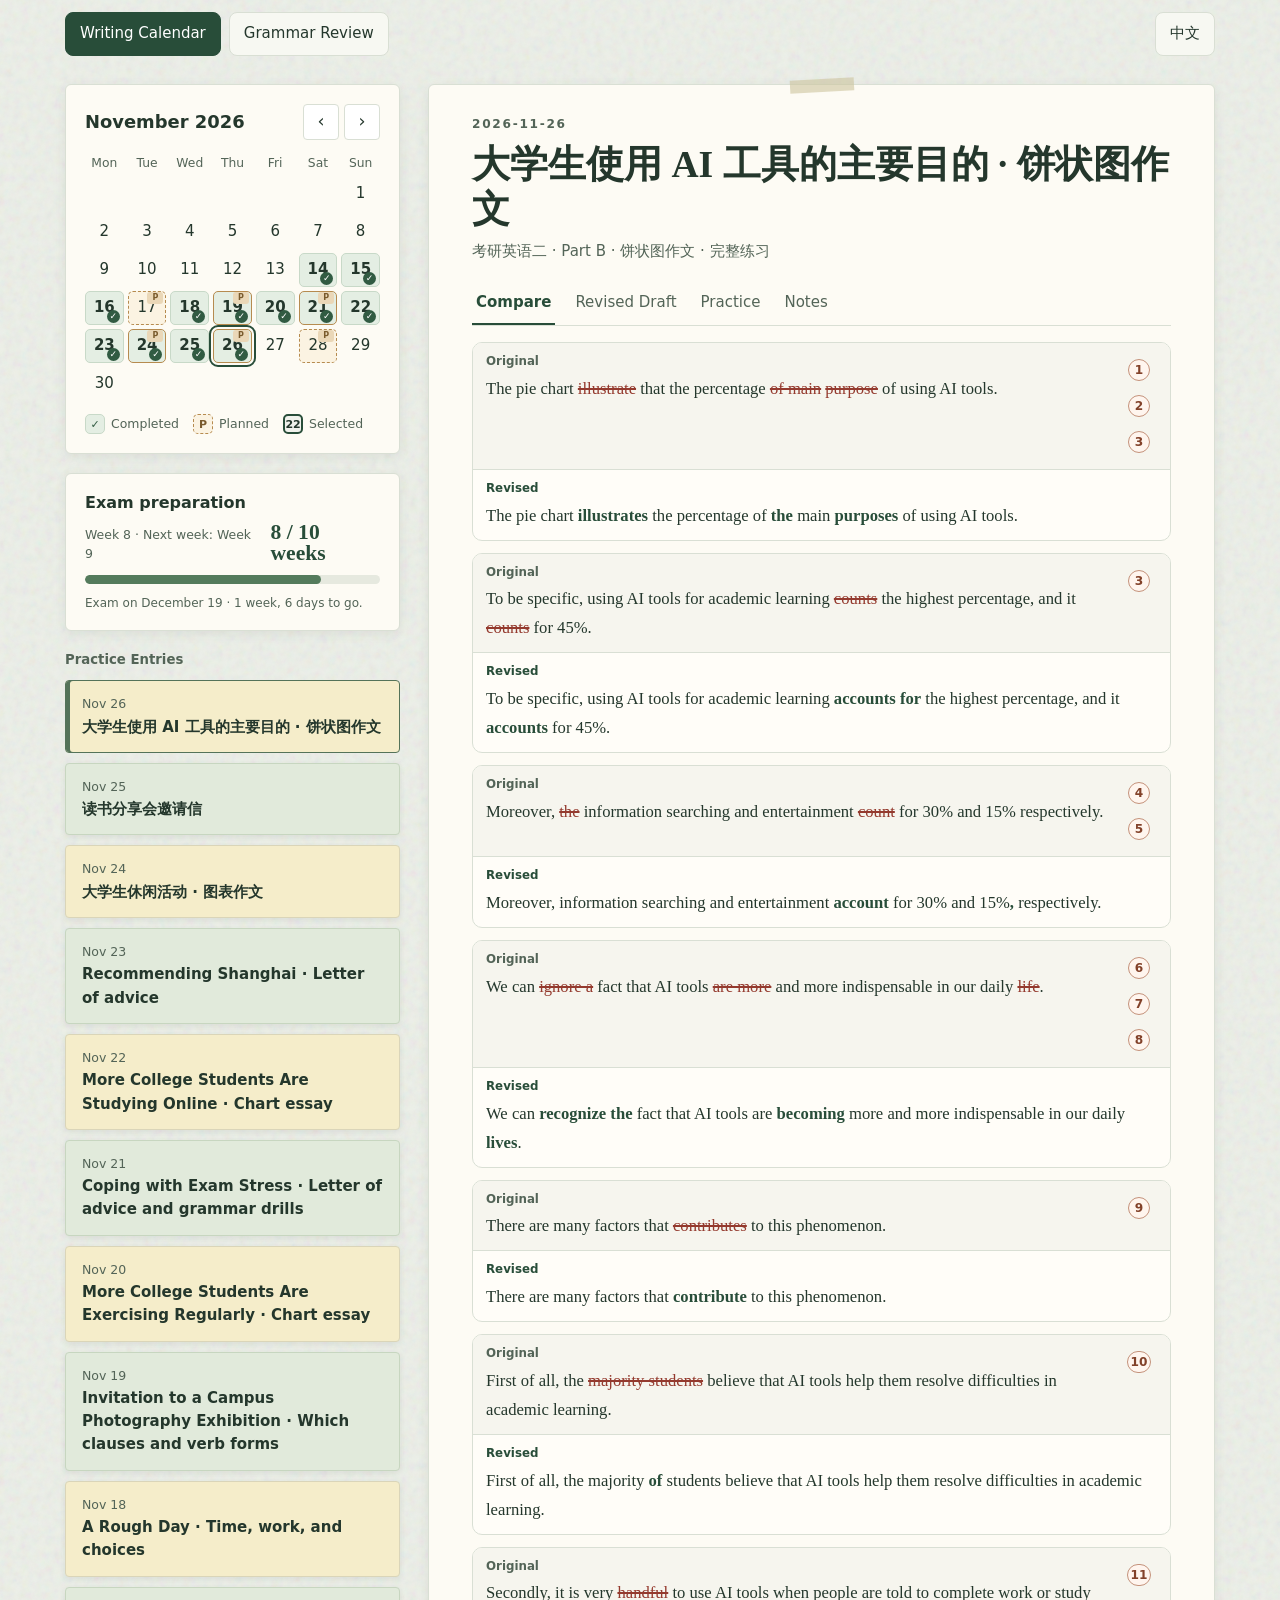
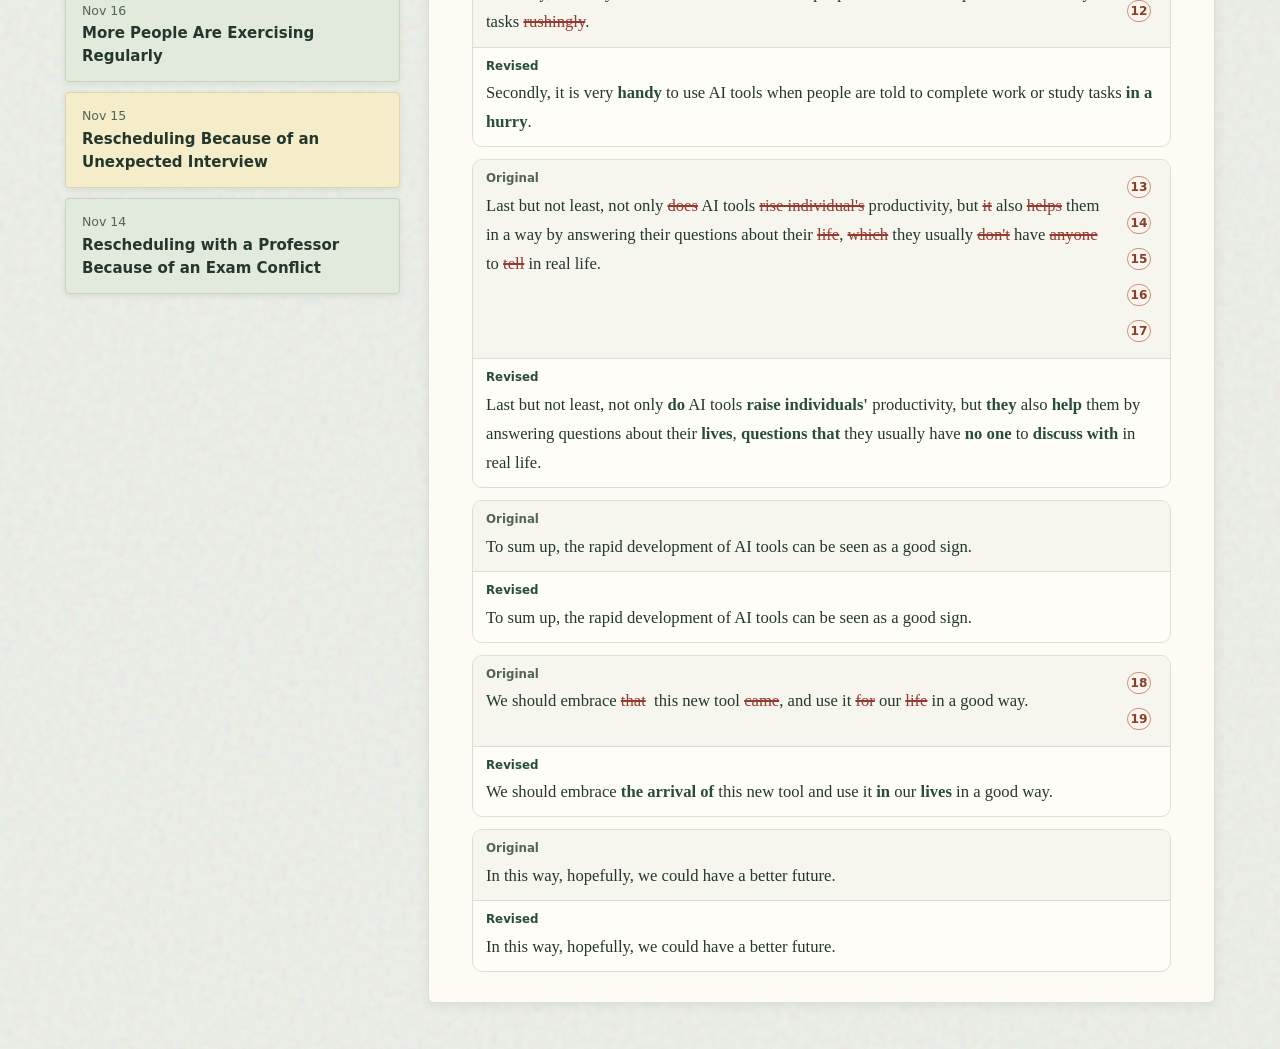
==== index.html @ 8b2eee8c "Build a shared personal grammar review for desktop and mobile" ====
<!doctype html>
<html lang="en">
<head>
<meta charset="utf-8">
<meta name="viewport" content="width=device-width, initial-scale=1, viewport-fit=cover">
<meta name="theme-color" content="#ecefe8">
<title data-copy="Writing Calendar">Writing Calendar</title>
<style>
:root{color-scheme:light;--ink:#24372c;--muted:#536457;--line:#d9dfd4;--paper:#fdfbf4;--green:#284d39;--serif:Georgia,"Noto Serif SC","Songti SC",serif}
*{box-sizing:border-box}body{margin:0;color:var(--ink);font:15px/1.55 "PingFang SC","Microsoft YaHei",system-ui,sans-serif;background:#ecefe8;background-image:url("data:image/svg+xml,%3Csvg viewBox='0 0 180 180' xmlns='http://www.w3.org/2000/svg'%3E%3Cfilter id='n'%3E%3CfeTurbulence type='fractalNoise' baseFrequency='.88' numOctaves='3' stitchTiles='stitch'/%3E%3C/filter%3E%3Cpath fill='%23000' opacity='.12' filter='url(%23n)' d='M0 0h180v180H0z'/%3E%3C/svg%3E")}
button{font:inherit;color:inherit;cursor:pointer}button:focus-visible{outline:2px solid #317464;outline-offset:3px}.workspace{width:min(1150px,calc(100% - 56px));margin:auto}.workspace{display:grid;grid-template-columns:335px minmax(0,1fr);gap:28px;margin-top:28px;margin-bottom:46px;align-items:start}.sidebar{display:grid;gap:19px}.calendar,.entry{border:1px solid var(--line);border-radius:6px;background:var(--paper);box-shadow:0 3px 12px #24372c12}.calendar{padding:19px}.progress-card{border:1px solid var(--line);border-radius:6px;background:var(--paper);padding:17px 19px;box-shadow:0 3px 12px #24372c12}.progress-card h2{font-size:1rem;margin:0}.progress-meta{display:flex;justify-content:space-between;align-items:baseline;gap:8px;margin:6px 0 10px;font-size:.78rem;color:var(--muted)}.progress-meta strong{font:700 1.35rem/1 var(--serif);color:var(--green)}.progress-track{height:9px;background:#e6e9df;border-radius:20px;overflow:hidden}.progress-track span{display:block;height:100%;width:0;background:#547b5c;border-radius:20px;transition:width .35s ease}.progress-caption{font-size:.75rem;color:var(--muted);margin:10px 0 0}.calHead,.legend{display:flex;align-items:center;justify-content:space-between;gap:8px}.calHead h2{margin:0;font-size:1.12rem}.monthControl{display:flex;gap:5px}.monthControl button{background:#fff;border:1px solid var(--line);border-radius:4px;width:36px;height:36px;font-size:1.1rem}.grid{display:grid;grid-template-columns:repeat(7,minmax(0,1fr));gap:4px;text-align:center;margin-top:14px}.weekday{color:var(--muted);font-size:.77rem}.day{border:1px solid transparent;background:transparent;min-height:34px;border-radius:5px;padding:3px 1px;position:relative;transition:background .15s,border-color .15s,box-shadow .15s}.day:hover,.monthControl button:hover{background:#e5eee2}.day.has{background:#e4eee3;border-color:#c8d9c8;font-weight:700}.day.has:after{content:"✓";position:absolute;right:3px;bottom:1px;display:grid;place-items:center;width:13px;height:13px;border-radius:50%;background:#315b42;color:#fff;font-size:9px;font-weight:800;line-height:1}.day.planned{border:1px dashed #b68b4f;background:#fbf3e2}.day.planned:before{content:"P";position:absolute;top:0;right:2px;display:grid;place-items:center;min-width:12px;height:12px;padding:0 2px;border-radius:3px;background:#ead7b7;color:#795a2c;font-size:8px;font-weight:800;line-height:1}.day.has.planned{background:#e4eee3;border:1px solid #b68b4f}.day.selected{outline:2px solid #284d39;outline-offset:2px;z-index:1}.day.selected:not(.has):not(.planned){background:#f0f2ec;font-weight:800}.day.exam-day{background:#fbf3e2!important;border:1px dashed #b68b4f!important;font-weight:800;color:var(--ink)}.day.exam-day:before{content:"Exam";min-width:0;padding:0 2px;font-size:7px}.day.exam-day:after{content:"⭐️";display:inline;position:static;width:auto;height:auto;margin-left:2px;background:none;font-size:10px;vertical-align:baseline}.day.selected.exam-day{background:#fbf3e2!important;color:var(--ink)}.schedule-list{display:grid;gap:10px}.schedule-item{border-left:3px solid #78977a;padding:8px 12px;background:#f0f3ea;border-radius:0 4px 4px 0}.schedule-item small{display:block;color:var(--muted);font-size:.75rem}.schedule-item b{display:block;margin:2px 0}.schedule-item p{margin:0;font-size:.9rem}.schedule-tag{display:inline-block;font-size:.7rem;color:var(--green);font-weight:700;margin-top:4px}.legend{justify-content:flex-start;flex-wrap:wrap;gap:14px;margin-top:13px;color:var(--muted);font-size:.78rem}.legend-item{display:inline-flex;align-items:center;gap:6px;white-space:nowrap}.legend-swatch{width:20px;height:20px;border-radius:5px;display:inline-grid;place-items:center;font-size:11px;font-weight:800;line-height:1}.legend-swatch.completed{background:#e4eee3;border:1px solid #c8d9c8;color:#315b42}.legend-swatch.planned{background:#fbf3e2;border:1px dashed #b68b4f;color:#795a2c}.legend-swatch.selected{background:#f0f2ec;border:2px solid #284d39;color:#24372c}.notes{display:grid;gap:10px}.notes h2{margin:0;font-size:.83rem;color:var(--muted)}.card{width:100%;display:block;text-align:left;border:1px solid #dad5b9;background:#f5edca;border-radius:4px;padding:13px 16px;box-shadow:0 2px 6px #24372c16}.card:nth-of-type(even){background:#e1eadb;border-color:#c7d6c0}.card[aria-current="date"]{border-color:#547359;box-shadow:inset 4px 0 #547359}.card small{display:block;color:var(--muted)}.card b{display:block;margin-top:2px}.entry{min-height:540px;padding:30px clamp(20px,3.5vw,43px);position:relative}.entry:before{content:"";position:absolute;top:-6px;left:50%;width:64px;height:13px;transform:translateX(-50%) rotate(-3deg);background:#cec59e99}.date{font-size:.76rem;letter-spacing:.14em;color:var(--muted);font-weight:700}.entry h2{font:700 clamp(1.6rem,4vw,2.35rem)/1.2 var(--serif);margin:8px 0}.sub{color:var(--muted);margin:0 0 18px}.tabs{display:flex;gap:8px;border-bottom:1px solid var(--line);margin-bottom:16px}.tab{border:0;background:transparent;padding:9px 4px;margin-right:8px;color:var(--muted);border-bottom:2px solid transparent}.tab[aria-selected="true"]{border-bottom-color:var(--green);color:var(--green);font-weight:700}.writing{font:1.12rem/1.85 var(--serif);overflow-wrap:anywhere}.writing p{margin:0 0 .9em;white-space:pre-line}.excerpt{border-bottom:1px solid var(--line);padding:0 0 11px}.excerpt small,.hint{font: .83rem/1.55 system-ui,sans-serif;color:var(--muted)}.grammar{display:grid;gap:9px}.grammar details{background:#f0f3ea;border:1px solid var(--line);padding:10px 13px;border-radius:4px}.grammar summary{cursor:pointer;font-weight:700}.grammar p{margin:7px 0}.pair{font:1.05rem/1.5 var(--serif)}del{color:#854137}ins{text-decoration:none;color:#24553e;font-weight:700}.answer{padding:3px 8px;font-weight:600}.empty{color:var(--muted)}[hidden]{display:none!important}




@media(max-width:810px){.workspace{width:calc(100% - 30px)}.workspace{grid-template-columns:minmax(0,1fr);gap:18px}.sidebar{gap:12px}.notes{grid-template-columns:1fr 1fr}.notes h2{grid-column:1/-1}.entry{min-height:0}.card{padding:9px 11px}.calendar{padding:14px}}
.reader{inset:0;margin:0;padding:0;border:0;width:100%;height:100vh;height:100dvh;max-height:none;max-width:none;background:var(--paper);color:var(--ink);overflow:hidden;transform-origin:top left}.reader[open]{display:flex;flex-direction:column}.reader::backdrop{background:#1f302b66;backdrop-filter:blur(4px)}.reader-toolbar{display:flex;align-items:center;justify-content:space-between;gap:12px;padding:12px 18px;border-bottom:1px solid var(--line);background:var(--paper);flex-shrink:0}.reader-toolbar button{min-height:44px;border:1px solid var(--line);border-radius:8px;padding:8px 12px;background:#f0f3ea}.reader-toolbar span{font-size:.8rem;color:var(--muted)}.reader-body{flex:1;min-height:0;overflow:auto;overscroll-behavior:contain;-webkit-overflow-scrolling:touch;scrollbar-gutter:stable}.reader .entry{border:0;border-radius:0;box-shadow:none;min-height:0;padding:24px 28px 40px}.reader .entry:before{display:none}.reader .entry h2{overflow-wrap:anywhere}.tabs{overflow-x:auto;white-space:nowrap;scrollbar-width:thin}.tab{flex-shrink:0;min-height:44px}.card{transition:transform .2s,box-shadow .2s}.card:active{transform:scale(.98)}
@media(max-width:810px){.workspace>.entry{display:none}.notes{grid-template-columns:minmax(0,1fr)}.card{padding:14px 16px;min-height:72px}.reader-toolbar{padding:8px 12px}.reader .entry{padding:20px 16px 32px}.reader .entry h2{font-size:1.65rem;line-height:1.35}.reader .writing{font-size:1.08rem;line-height:1.9}.reader-body{scrollbar-gutter:auto}}
@media(prefers-reduced-motion:reduce){*,*::before,*::after{scroll-behavior:auto!important;transition:none!important}}
.writing-viewport{width:100%;overflow:hidden;touch-action:pan-y;min-width:0;transition:height 300ms cubic-bezier(.22,.75,.24,1)}.writing-track{display:flex;align-items:flex-start;will-change:transform}.writing-slide{flex:0 0 100%;width:100%;min-width:0;overflow-wrap:anywhere;min-height:160px}.writing-slide[aria-hidden=true]{pointer-events:none}@media(prefers-reduced-motion:reduce){.writing-track{transition:none!important}}
.comparison{display:grid;gap:12px}
.comparison-block{border:1px solid var(--line);border-radius:10px;overflow:hidden;background:#fffdf8}
.comparison-original,.comparison-revised{padding:10px 13px}
.comparison-original{background:#f6f5ee}
.comparison-revised{border-top:1px solid var(--line)}
.comparison-label{font:700 .74rem/1.4 system-ui,sans-serif;color:var(--muted);margin-bottom:4px}
.comparison-revised .comparison-label{color:var(--green)}
.comparison p{font:1.04rem/1.75 var(--serif);white-space:pre-wrap;margin:0;overflow-wrap:anywhere}
.comparison p+p{margin-top:.25em}
.comparison-original del{color:#943a2e;text-decoration-thickness:1.5px}
.comparison-with-badges{display:grid;grid-template-columns:minmax(0,1fr) auto;align-items:start}
.error-badges{display:grid;justify-items:center;gap:2px;margin-inline-start:8px}
.error-pin{display:grid;place-items:center;min-width:36px;min-height:34px;padding:0 4px;border:0;background:transparent;color:#824129;font:700 .76rem/1 system-ui,sans-serif}
.error-pin span{display:grid;place-items:center;min-width:22px;height:22px;padding:0 3px;border:1px solid #c4927b;border-radius:99px;background:#fff5ee}
.error-pin[aria-expanded=true] span{color:#fff;background:#824129;border-color:#824129}
.reader-toolbar{padding-top:max(8px,env(safe-area-inset-top));padding-inline:max(12px,env(safe-area-inset-left)) max(12px,env(safe-area-inset-right))}
.reader-body{padding-inline:env(safe-area-inset-left) env(safe-area-inset-right);padding-bottom:env(safe-area-inset-bottom)}
.reader .entry{max-width:980px;margin-inline:auto}
.comparison-revised strong{color:var(--green);font-weight:700}
.error-explanation{width:min(460px,calc(100% - 32px));max-width:none;max-height:calc(100vh - 40px);max-height:calc(100dvh - 40px);padding:18px 20px;overflow:auto;overscroll-behavior:contain;color:var(--ink);background:#fffcf5;border:1px solid #cbb8a3;border-radius:14px;box-shadow:0 18px 50px #18291f40}
.error-explanation::backdrop{background:#1f302b66}
.error-explanation-top{display:flex;justify-content:space-between;align-items:center;gap:12px;margin-bottom:10px}
.error-explanation-heading{font-size:1rem;margin:0;overflow-wrap:anywhere}
.error-explanation-close{flex:none;min-height:40px;border:1px solid var(--line);border-radius:6px;padding:4px 10px;background:white}
.error-explanation-text{display:grid;gap:8px;line-height:1.7;overflow-wrap:anywhere}
.error-explanation-text p{margin:0}
.comparison .comparison-empty{font:.9rem/1.6 system-ui,sans-serif;color:var(--muted)}
.full-revision{white-space:pre-wrap}
@media(max-width:810px){.entry .tabs{gap:6px}.entry .tab{flex:1 0 auto;margin-right:0;padding-inline:2px;font-size:.83rem}}
[hidden]{display:none!important}
.main-tabs{width:min(1150px,calc(100% - 30px));margin:max(12px,env(safe-area-inset-top)) auto 0;display:flex;flex-wrap:wrap;gap:8px}
.main-tabs a,.main-tabs .language-toggle{display:inline-flex;align-items:center;min-height:44px;padding:6px 14px;border:1px solid var(--line);border-radius:8px;background:#f7f8f2;color:var(--ink);text-decoration:none}
.main-tabs .language-toggle{margin-inline-start:auto}
.reader-toolbar .language-toggle{margin-inline-start:auto}
@media(max-width:390px){.main-tabs{gap:6px}.main-tabs a,.main-tabs .language-toggle{padding-inline:8px;font-size:.84rem}.reader-toolbar{gap:6px}.reader-toolbar button{padding-inline:7px}.reader-toolbar span{font-size:.72rem}}
.main-tabs a[aria-current=page]{background:var(--green);color:white;border-color:var(--green)}
.grammar-page{width:min(980px,calc(100% - 30px));margin:16px auto 42px}
.grammar-review-active{background:#f4f4f4;background-image:none}
.grammar-review-active .main-tabs a,.grammar-review-active .main-tabs button{color:#171717;background:#fff;border-color:#ddd}
.grammar-review-active .main-tabs a[aria-current=page]{color:#fff;background:#171717;border-color:#171717}
</style>
<link rel="stylesheet" href="shared/grammar-review.css">
</head>
<body>
<nav class="main-tabs" data-copy-label="Journal navigation" aria-label="Journal navigation">
 <a id="calendarPageLink" href="#" data-copy="Writing Calendar">Writing Calendar</a>
 <a id="grammarPageLink" href="#grammar" data-copy="Grammar Review">Grammar Review</a>
 <button class="language-toggle" type="button" data-language-toggle lang="zh-CN">中文</button>
</nav>
<main class="workspace" id="calendarPage">
<aside class="sidebar" data-copy-label="Practice dates" aria-label="Practice dates">
<section class="calendar"><div class="calHead"><h2 id="month"></h2><div class="monthControl"><button id="prev" data-copy-label="Previous month" aria-label="Previous month">‹</button><button id="next" data-copy-label="Next month" aria-label="Next month">›</button></div></div><div class="grid" id="calendar"></div><div class="legend" data-copy-label="Calendar legend" aria-label="Calendar legend"><span class="legend-item"><span class="legend-swatch completed">✓</span><span data-copy="Completed">Completed</span></span><span class="legend-item"><span class="legend-swatch planned">P</span><span data-copy="Planned">Planned</span></span><span class="legend-item"><span class="legend-swatch selected">22</span><span data-copy="Selected">Selected</span></span></div></section>
<section class="progress-card" data-copy-label="Exam preparation" aria-label="Exam preparation"><h2 data-copy="Exam preparation">Exam preparation</h2><div class="progress-meta"><span id="progress-week-label" data-copy="Calculating study week…">Calculating study week…</span><strong id="progress-week-count" data-copy="— / 10 weeks">— / 10 weeks</strong></div><div class="progress-track" role="progressbar" data-copy-label="Study plan progress" aria-label="Study plan progress" aria-valuemin="0" aria-valuemax="10" aria-valuenow="0"><span id="progress-bar"></span></div><p class="progress-caption" id="progress-caption" data-copy="Calculating countdown…">Calculating countdown…</p></section>
<nav class="notes" id="notes" data-copy-label="Archived writing" aria-label="Archived writing"></nav>
</aside>
<section class="entry" id="entry" data-copy-label="Writing for this date" aria-label="Writing for this date"></section>
</main>
<section id="grammarPage" class="grammar-page" data-copy-label="Grammar Review" aria-label="Grammar Review" hidden>
 <div id="grammarContent"></div>
</section>
<dialog class="reader" id="reader" aria-labelledby="readerTitle">
 <div class="reader-toolbar"><button id="readerBack" type="button" data-copy="‹ Back to calendar">‹ Back to calendar</button><span id="readerTitle" data-copy="Writing Review">Writing Review</span><button class="language-toggle" type="button" data-language-toggle lang="zh-CN">中文</button><button id="readerClose" type="button" data-copy-label="Close writing review" aria-label="Close writing review" data-copy="Close">Close</button></div>
 <div class="reader-body" id="readerBody"></div>
</dialog>
<dialog class="error-explanation" id="grammarExplanation" aria-labelledby="grammarExplanationTitle">
 <div class="error-explanation-top">
  <h2 class="error-explanation-heading" id="grammarExplanationTitle"></h2>
  <form method="dialog"><button class="error-explanation-close" type="submit" autofocus data-copy="Close">Close</button></form>
 </div>
 <div class="error-explanation-text"></div>
</dialog>
<script src="shared/grammar-review.js"></script>
<script>
const studySchedule = {
 '2026-11-17':{title:'大作文练习 1',detail:'七大方案：复习主语从句、倒装、对比；完成一篇大作文，写后批改并重写薄弱句。',tag:'第 6 周 · 模板熟悉'},
 '2026-11-19':{title:'小作文练习 1',detail:'完成一篇小作文；重点检查书信结构、句子完整性和固定搭配。',tag:'第 6 周 · 模板熟悉'},
 '2026-11-21':{title:'大作文练习 2',detail:'完成一篇大作文；尝试主动调用今天学过的论证方法和措施主体。',tag:'第 6 周 · 模板熟悉'},
 '2026-11-24':{title:'大作文练习 3',detail:'更换真题话题，练习七大方案的迁移使用。',tag:'第 7 周 · 话题迁移'},
 '2026-11-26':{title:'小作文练习 2',detail:'更换应用文类型，练习开头、目的和具体内容表达。',tag:'第 7 周 · 话题迁移'},
 '2026-11-28':{title:'大作文练习 4',detail:'完成一篇完整大作文；检查段落衔接与措施主体是否具体。',tag:'第 7 周 · 话题迁移'},
 '2026-12-01':{title:'大作文练习 5',detail:'开始限时写作，减少看模板；写后整理反复出现的语法问题。',tag:'第 8 周 · 限时输出'},
 '2026-12-03':{title:'小作文练习 3',detail:'限时完成一篇小作文，目标 20–25 分钟。',tag:'第 8 周 · 限时输出'},
 '2026-12-05':{title:'大作文练习 6',detail:'限时完成一篇大作文，目标 30–35 分钟。',tag:'第 8 周 · 限时输出'},
 '2026-12-08':{title:'大作文练习 7',detail:'继续限时写作；重点练习不看模板独立组织第二、三段。',tag:'第 9 周 · 稳定发挥'},
 '2026-12-10':{title:'小作文练习 4',detail:'限时完成一篇小作文，集中修正常见语法错误。',tag:'第 9 周 · 稳定发挥'},
 '2026-12-12':{title:'整篇写作模拟',detail:'按考试节奏完成一篇小作文和一篇大作文，记录实际用时。',tag:'第 9 周 · 稳定发挥'},
 '2026-12-15':{title:'最后一轮写作模拟',detail:'完成一套小作文与大作文限时训练，检查时间分配。',tag:'第 10 周 · 考前回顾'},
 '2026-12-17':{title:'模板与错题回顾',detail:'只复习已经学过的句型、个人/学校措施和高频语法错误，不再大量增加新内容。',tag:'第 10 周 · 考前回顾'},
 '2026-12-19':{title:'考研考试日 ⭐️',detail:'考研考试日。按准考证上的具体日期、时间和考场安排参加考试。',tag:'第 10 周 · 考试'}
};
const records = {
  "2026-11-23": {
    "title": "推荐上海旅游 · 建议信",
    "type": "考研英语二 · Part A · 建议信 · 完整练习",
    "original": [
      "Dear David,\nThank you for asking me about your trip plan. It is a honor to me. The city that I would recommend you is Shanghai, which is the best international city in china.\nThere are some reasons why I recommend this city. For one thing, Shanghai is the city which has lots of possibilities. You can find anything you interested in. Moreover, you haven't to worry about language distance, and you can speak English randomly here. For another, it is recommendable that going to Disneyland. I have twice wonderful experience here, so I believe you can experience a magic day.\nTo sum up, Shanghai is a nice place to visit when you first come China. Consider the cold weather, you should bring enough clothes. Booking a hotel early, hope you have a nice trip in China.\nLi ming"
    ],
    "revised": "Dear David,\n\nThank you for asking me about your trip plan. It is an honor to me. The city that I would recommend to you is Shanghai, which is the best international city in China.\n\nThere are some reasons why I recommend this city. For one thing, Shanghai is the city which has lots of possibilities. You can find anything you are interested in. Moreover, you don't have to worry about the language barrier, and you can speak English randomly here. For another, it is recommendable to go to Disneyland. I have had two wonderful experiences here, so I believe you can experience a magical day.\n\nTo sum up, Shanghai is a nice place to visit when you first come to China. Considering the cold weather, you should bring enough clothes. Book a hotel early. I hope you have a nice trip in China.\n\nLi Ming",
    "grammar": [
      [
        "冠词",
        "It is a honor to me.",
        "It is an honor to me.",
        "honor 的 h 不发音，以元音音素开头，因此使用 an。"
      ],
      [
        "固定搭配与介词",
        "The city that I would recommend you is Shanghai",
        "The city that I would recommend to you is Shanghai",
        "recommend something to somebody；这里 recommend 后面接给某人的推荐对象时需要 to。"
      ],
      [
        "专有名词大小写",
        "in china / Li ming",
        "in China / Li Ming",
        "国家名称和英文姓名中的名字首字母均需大写。"
      ],
      [
        "系动词缺失",
        "anything you interested in",
        "anything you are interested in",
        "be interested in 是固定结构，关系结构中不能省略 are。"
      ],
      [
        "否定结构",
        "you haven't to worry",
        "you don't have to worry",
        "表示“不必”用 don't have to，不能用 haven't to。"
      ],
      [
        "固定搭配",
        "language distance",
        "language barrier",
        "表示“语言障碍”通常使用固定搭配 language barrier。"
      ],
      [
        "不定式结构",
        "it is recommendable that going to Disneyland",
        "it is recommendable to go to Disneyland",
        "it is + 形容词 + to do；原句 that 后直接接 going，结构不完整。"
      ],
      [
        "数量词与名词复数",
        "I have twice wonderful experience",
        "I have had two wonderful experiences",
        "具体数量“两次”用 two；可数名词 experience 用复数；现在完成时用 have had。"
      ],
      [
        "词性",
        "a magic day",
        "a magical day",
        "修饰名词 day 需要形容词 magical。"
      ],
      [
        "介词",
        "when you first come China",
        "when you first come to China",
        "表示来到某地使用 come to + 地点。"
      ],
      [
        "非谓语与句子连接",
        "Consider the cold weather, you should...",
        "Considering the cold weather, you should...",
        "这里用 Considering 引出考虑因素；原句的祈使动词 Consider 与后面的完整句之间连接不当。"
      ],
      [
        "祈使句与主语",
        "Booking a hotel early, hope you have...",
        "Book a hotel early. I hope you have...",
        "给对方建议可用祈使句 Book...；hope 前需要明确主语 I。"
      ]
    ],
    "studyNotes": {
      "intro": "本次为英语二 Part A 建议信，推荐外国朋友 David 来上海旅游。原稿保留了上海的城市体验、英语交流、迪士尼三个理由，并在结尾补充天气与提前订酒店的建议。批改以明确语法、拼写和必要固定搭配纠错为主，没有重写论证顺序。",
      "sections": [
        {
          "title": "本次可复用的三个句型与逻辑点",
          "items": [
            {
              "name": "The city that I would recommend to you is...",
              "template": "The city that I would recommend to you is Shanghai.",
              "note": "用定语从句明确推荐对象，适合建议信开头。"
            },
            {
              "name": "There are some reasons why...",
              "template": "There are some reasons why I recommend this city.",
              "note": "先总述推荐理由，再用 For one thing / For another 分点展开。"
            },
            {
              "name": "Considering..., you should...",
              "template": "Considering the cold weather, you should bring enough clothes.",
              "note": "Considering + 名词短语引出需要考虑的情况，再提出具体建议。"
            }
          ]
        }
      ]
    }
  },
  "2026-11-22": {
    "title": "大学生在线学习比例上升 · 图表作文",
    "type": "考研英语二 · Part B · 图表作文 · 完整练习",
    "original": [
      "The bar chart illustrates the percentage of college student choose study online. To be specific, it rose from 30% in 2020 to 75% in 2026, over double between 6 years. The majority of students choose study online shows the flourish online study resources.\nThere are many factors contributes to this phenomenon. First of all, online study give the college students a chance to study what their interested in. Secondly, not only does the online study give students a choice on get in class, but it also helps students to repeat play. Last but not least, it is truly helps students to build a ability of independent study skill, which is important factor for their after day learning.\nTo sum up, we should spare no efforts to encourage this trend. On the one hand, university should open more online classes. On the other hand, it is important that students built the awerness of study on their own, not simply learn in class. In this way, hopefully, the college students accedemic life would be better."
    ],
    "revised": "The bar chart illustrates the percentage of college students who choose to study online. To be specific, it rose from 30% in 2020 to 75% in 2026, more than doubling over six years. The fact that the majority of students choose to study online shows the flourishing of online learning resources.\n\nThere are many factors contributing to this phenomenon. First of all, online learning gives college students a chance to study what they are interested in. Secondly, not only does online learning give students more choices in how they attend classes, but it also allows students to replay lessons. Last but not least, it truly helps students develop the ability to study independently, which is an important factor in their future learning.\n\nTo sum up, we should spare no effort to encourage this trend. On the one hand, universities should offer more online courses. On the other hand, it is important that students build an awareness of independent learning rather than simply learn in class. In this way, college students' academic lives will hopefully become better.",
    "grammar": [
      [
        "名词复数与定语从句",
        "percentage of college student choose study online",
        "percentage of college students who choose to study online",
        "泛指大学生用复数 students；who 引导定语从句修饰 students；choose 后接 to do。"
      ],
      [
        "倍数表达与时间介词",
        "over double between 6 years",
        "more than doubling over six years",
        "more than doubling 表示增长幅度超过一倍；表示一段时间用 over six years。30% 到 75% 是原来的2.5倍。"
      ],
      [
        "句子连接与同位语从句",
        "The majority of students choose study online shows the flourish online study resources",
        "The fact that the majority of students choose to study online shows the flourishing of online learning resources",
        "两个完整意思不能直接拼接；用 The fact that... 作主语，that 从句解释 fact；flourish 是动词，flourishing 作名词/形容词。"
      ],
      [
        "非谓语与固定搭配",
        "There are many factors contributes to this phenomenon",
        "There are many factors contributing to this phenomenon",
        "There are... 已有谓语 are，后面用 contributing 修饰 factors；也可改写为 Many factors contribute to...。"
      ],
      [
        "主谓一致与宾语从句",
        "online study give the college students a chance to study what their interested in",
        "online learning gives college students a chance to study what they are interested in",
        "online learning 是单数主语，谓语用 gives；what they are interested in 中用主格 they；固定搭配 be interested in。"
      ],
      [
        "倒装句与动词搭配",
        "not only does the online study give students a choice on get in class, but it also helps students to repeat play",
        "not only does online learning give students more choices in how they attend classes, but it also allows students to replay lessons",
        "Not only does 后接主语和动词原形；choices in how... 表达选择方式；replay 是“重新播放”的单个动词。"
      ],
      [
        "谓语结构与词性",
        "it is truly helps students to build a ability of independent study skill",
        "it truly helps students develop the ability to study independently",
        "不能把 is 和 helps 叠加；help + 人 + 动词原形；a 应改为 an，但此处 the ability 更符合泛指能力的表达。"
      ],
      [
        "关系从句与冠词",
        "which is important factor for their after day learning",
        "which is an important factor in their future learning",
        "单数可数名词 factor 前加 an；future learning 表示未来学习；factor in 是常见搭配。"
      ],
      [
        "固定搭配",
        "spare no efforts",
        "spare no effort",
        "固定表达 spare no effort，意为“不遗余力”。"
      ],
      [
        "名词单复数与词汇搭配",
        "university should open more online classes",
        "universities should offer more online courses",
        "泛指大学用复数 universities；offer courses 表示开设课程。"
      ],
      [
        "虚拟语气与拼写",
        "students built the awerness of study on their own, not simply learn in class",
        "students build an awareness of independent learning rather than simply learn in class",
        "It is important that 后可用虚拟语气动词原形 build；awareness 拼写；an awareness of 是常见搭配。"
      ],
      [
        "所有格与拼写",
        "the college students accedemic life would be better",
        "college students' academic lives will hopefully become better",
        "academic 拼写；多个学生的生活用 students' lives；will 更直接表达未来展望。"
      ]
    ],
    "studyNotes": {
      "intro": "文章按图表描述、在线学习优势分析和总结建议展开。保留了用户关于自主选择学习内容、灵活参加课程和重复播放课程、培养独立学习能力的三个论点。重点复习定语从句、The fact that... 主语结构、There are... contributing to...、Not only 倒装、help + 人 + 动词原形，以及 It is important that + 主语 + 动词原形。",
      "sections": [
        {
          "title": "本次可复用的三个句型与逻辑点",
          "items": [
            {
              "name": "The fact that... shows...",
              "template": "The fact that the majority of students choose to study online shows the flourishing of online learning resources.",
              "note": "用 The fact that 引导的主语结构，把观察到的现象和结论连接起来。"
            },
            {
              "name": "Not only does..., but it also...",
              "template": "Not only does online learning give students more choices, but it also allows them to replay lessons.",
              "note": "用于并列两个优势；Not only 置于句首时倒装，does 后接动词原形。"
            },
            {
              "name": "It is important that...",
              "template": "It is important that students build an awareness of independent learning.",
              "note": "用于提出建议或强调必要性；that 从句中可使用动词原形 build。"
            }
          ]
        }
      ]
    }
  },
  "2026-11-21": {
    "title": "考研压力与应对建议 · 建议信 · 语法理解专项练习",
    "type": "考研英语二 · Part A · 建议信 · 完整练习；同日补充：语法理解专项练习",
    "original": [
      "Dear jack,\nI heard that you may have some stress for upcoming examination lately. It is such natural thing, and I believe you totally can deal with it. I'm writing to give you two suggestions that you could consider it.\nFirst one, start with a small task. Nearly examination, you may have a feeling of anxiety because there still are some points that you haven't familar it. Moving to a small step can contract this phenomenon. \nSecond two, do some sports. Such like swimming, running or whatever you enjoy it. The exercise can relieve your stress, which is truly beneficial to physical and mental health.\nI'm glad that you have fight for your future, and prepared this examination for a long time. I hope your dream come true and examination be passed.\nLi ming.",
      "语法理解专项练习（11月21日）\n1. 我很高兴你一直在为自己的梦想而努力。\nI'm glad that you have fought for your dream\n\n2. 只有通过循序渐进的努力，我们才能克服困难。\nOnly by taking small steps can we overcome the difficulties\n\n3. 随着考试临近，学生们变得越来越焦虑。\nAs the examination approach, students become more and more anxious"
    ],
    "revised": "Dear Jack,\n\nI heard that you may be feeling stressed about the upcoming examination lately. It is such a natural thing, and I believe you can totally deal with it. I'm writing to give you two suggestions that you could consider.\n\nFirst, start with a small task. As the examination approaches, you may feel anxious because there are still some points that you aren't familiar with. Taking small steps can reduce this anxiety.\n\nSecond, do some exercise, such as swimming, running, or any other activity you enjoy. Exercise can relieve your stress, which is truly beneficial to your physical and mental health.\n\nI'm glad that you have fought for your future and prepared for this examination for a long time. I hope your dream comes true and you pass the examination.\n\nLi Ming\n\n---\n\n语法理解专项练习修改稿（11月21日）\n1. I'm glad that you've been fighting for your dream.\n2. Only by taking small steps can we overcome difficulties.\n3. As the examination approaches, students become more and more anxious.",
    "grammar": [
      [
        "固定搭配与时态语义",
        "some stress for upcoming examination lately",
        "feeling stressed about the upcoming examination lately",
        "表达“对考试感到有压力”用 feel stressed about；upcoming examination 前补 the。"
      ],
      [
        "冠词",
        "such natural thing",
        "such a natural thing",
        "单数可数名词 thing 前需要冠词 a；结构是 such a + 形容词 + 名词。"
      ],
      [
        "宾语从句与重复宾语",
        "suggestions that you could consider it",
        "suggestions that you could consider",
        "that 引导的定语从句中，that 已经充当 consider 的宾语，不需要再加 it。"
      ],
      [
        "句子连接与时间表达",
        "First one... Nearly examination...",
        "First... As the examination approaches...",
        "列举建议用 First / Second；“临近考试”可用 as the examination approaches。"
      ],
      [
        "形容词搭配",
        "points that you haven't familar it",
        "points that you aren't familiar with",
        "familiar 是形容词，使用 be familiar with；不能说 familiar it。"
      ],
      [
        "词汇选择与固定搭配",
        "Moving to a small step can contract this phenomenon",
        "Taking small steps can reduce this anxiety",
        "take small steps 表示采取小步骤；contract 不表示“缓解焦虑”，这里用 reduce。"
      ],
      [
        "举例结构与代词",
        "Such like swimming, running or whatever you enjoy it",
        "such as swimming, running, or any other activity you enjoy",
        "举例用 such as；enjoy 后面已有宾语从句/关系结构，不需要额外的 it。"
      ],
      [
        "动词过去分词与介词",
        "you have fight... and prepared this examination",
        "you have fought... and prepared for this examination",
        "have 后接过去分词 fought；prepare for an examination 是固定搭配。"
      ],
      [
        "主谓一致与句子结构",
        "I hope your dream come true and examination be passed",
        "I hope your dream comes true and you pass the examination",
        "dream 是单数，谓语用 comes；用 you pass the examination 表达“你通过考试”更清楚。"
      ],
      [
        "拼写与称呼格式",
        "Dear jack / Li ming.",
        "Dear Jack / Li Ming",
        "英文称呼和姓名中的专有名词首字母大写。"
      ],
      [
        "语法理解专项练习 1",
        "I'm glad that you have fought for your dream",
        "I'm glad that you've been fighting for your dream.",
        "原句语法成立，have fought 强调奋斗经历或结果；have been fighting 强调从过去持续到现在的努力，更贴合“一直在努力”。"
      ],
      [
        "语法理解专项练习 2",
        "Only by taking small steps can we overcome the difficulties",
        "Only by taking small steps can we overcome difficulties.",
        "Only by + 动名词置于句首时，主句部分倒装：can + 主语 + 动词原形。the difficulties 指特定困难；泛指困难时通常不加 the。"
      ],
      [
        "语法理解专项练习 3",
        "As the examination approach, students become more and more anxious",
        "As the examination approaches, students become more and more anxious.",
        "As 引导时间状语从句；the examination 是第三人称单数，谓语用 approaches。主句 students 是复数，因此用 become。"
      ]
    ],
    "studyNotes": {
      "intro": "围绕考试压力提出两条建议：先从小任务开始，再通过喜欢的运动缓解压力。保留原文的建议顺序和鼓励语气。重点复习 such a + 名词、be familiar with、such as、have + 过去分词，以及 hope 后的主谓一致。 同日另完成3句语法理解练习，巩固现在完成进行时、Only by 倒装和 As 时间状语从句中的主谓一致。",
      "sections": [
        {
          "title": "本次可复用的三个表达",
          "items": [
            {
              "name": "As the examination approaches...",
              "template": "As the examination approaches, you may feel anxious...",
              "note": "表达“随着考试临近”，用于引出压力或备考状态。"
            },
            {
              "name": "be familiar with...",
              "template": "There are still some points that you aren't familiar with.",
              "note": "familiar 是形容词，固定搭配 be familiar with。"
            },
            {
              "name": "Taking small steps can...",
              "template": "Taking small steps can reduce this anxiety.",
              "note": "动名词短语作主语；适合表达循序渐进的建议。"
            }
          ]
        },
        {
          "title": "语法理解专项：时态、倒装与主谓一致",
          "items": [
            {
              "name": "练习 1",
              "template": "I'm glad that you've been fighting for your dream.",
              "note": "原句语法成立，have fought 强调奋斗经历或结果；have been fighting 强调从过去持续到现在的努力，更贴合“一直在努力”。"
            },
            {
              "name": "练习 2",
              "template": "Only by taking small steps can we overcome difficulties.",
              "note": "Only by + 动名词置于句首时，主句部分倒装：can + 主语 + 动词原形。the difficulties 指特定困难；泛指困难时通常不加 the。"
            },
            {
              "name": "练习 3",
              "template": "As the examination approaches, students become more and more anxious.",
              "note": "As 引导时间状语从句；the examination 是第三人称单数，谓语用 approaches。主句 students 是复数，因此用 become。"
            }
          ]
        }
      ]
    }
  },
  "2026-11-20": {
    "title": "大学生规律运动比例上升 · 图表作文",
    "type": "考研英语二 · Part B · 图表作文 · 完整练习",
    "original": [
      "The bar chart illustrates that the percentage of university students exercising regularly. To be specific, it rise gradually from 35% in 2020 to 70% to 2026, exaclly doubled btween five years. It shows university students have prioritized the exercise, which is beneficial to their mental and phisical health.\nThere are many factors contribute this phenomenon. First of all, it is the possible reason that the students have more stress of study when they came in college.  Compare to their high school, college life give them more choice to realise the stress, and the exercise is one of the great way. It helps them refresh brain off study. Secondly, the regular plan gives them a sense of control life. On the one hand, it helps them more efficient when they study. On the other hand, the regular means health diet, which is truly beneficial to their body health in the long way. \nWe should spare no pains to encourage this phenomnon. Not only does the university students should built a awerness of regular exercise, but them also should keep this habit. Meanwhile, the school and the society should give them more opportunity to exercise, such as enough time and nice place. In this way, hopefully, the university students life would be better."
    ],
    "revised": "The bar chart illustrates the percentage of university students who exercise regularly. To be specific, it rose gradually from 35% in 2020 to 70% in 2026, exactly doubling over six years. This shows that university students have placed greater importance on exercise, which is beneficial to their physical and mental health.\n\nThere are many factors contributing to this phenomenon. First of all, one possible reason is that students experience greater academic pressure when they enter college. Compared with high school, college life gives them more choices to relieve stress, and exercise is one of the best ways to do so. It helps them refresh their minds after studying. Secondly, having a regular exercise plan gives them a sense of control over their lives. On the one hand, it helps them study more efficiently. On the other hand, a regular routine also involves a healthy diet, which is truly beneficial to their physical health in the long run.\n\nWe should spare no effort to encourage this positive trend. Not only should university students develop an awareness of regular exercise, but they should also maintain this habit. Meanwhile, schools and society should provide them with more opportunities to exercise, such as sufficient time and suitable places. In this way, university students' lives will hopefully become better.",
    "grammar": [
      [
        "图表描述与时态",
        "it rise gradually from 35% in 2020 to 70% to 2026",
        "it rose gradually from 35% in 2020 to 70% in 2026",
        "描述已经发生的图表趋势用过去式 rose；from...to... 两端分别接起点和终点。2020 到 2026 是六年。"
      ],
      [
        "词汇与拼写",
        "exaclly doubled btween five years",
        "exactly doubling over six years",
        "exactly 和 between 拼写要准确；表示“在六年间翻了一倍”可用 doubling over six years。"
      ],
      [
        "名词搭配",
        "prioritized the exercise",
        "placed greater importance on exercise",
        "泛指运动时通常不加 the；place importance on 是常见搭配。"
      ],
      [
        "非谓语与介词",
        "There are many factors contribute this phenomenon",
        "There are many factors contributing to this phenomenon",
        "名词 factors 后可用现在分词 contributing 作后置修饰；contribute to 是固定搭配。"
      ],
      [
        "原因句型与词汇",
        "it is the possible reason that the students have more stress of study",
        "one possible reason is that students experience greater academic pressure",
        "用 one possible reason is that... 引出原因；academic pressure 比 stress of study 更符合英语搭配。"
      ],
      [
        "比较结构与主谓一致",
        "Compare to their high school, college life give them more choice",
        "Compared with high school, college life gives them more choices",
        "Compared with 用于比较；college life 是单数主语，谓语用 gives；choice 用复数 choices。"
      ],
      [
        "动词搭配与介词",
        "refresh brain off study",
        "refresh their minds after studying",
        "refresh 后接宾语；“学习后恢复精神”可说 refresh their minds after studying。"
      ],
      [
        "固定介词搭配",
        "a sense of control life",
        "a sense of control over their lives",
        "固定表达是 a sense of control over...；表示“对生活的掌控感”。"
      ],
      [
        "比较级与副词",
        "it helps them more efficient when they study",
        "it helps them study more efficiently",
        "help + 人 + 动词原形；修饰 study 这个动作要用副词 efficiently。"
      ],
      [
        "动词结构与倒装",
        "Not only does the university students should built... but them also should keep...",
        "Not only should university students develop... but they should also maintain...",
        "Not only 句首倒装只保留一个助动词；should 后接动词原形；but also 后使用正常语序。"
      ],
      [
        "名词所有格与复数",
        "the university students life",
        "university students' lives",
        "表示“大学生们的生活”要用复数所有格 students' lives。"
      ],
      [
        "拼写与固定搭配",
        "spare no pains",
        "spare no effort",
        "固定表达 spare no effort，意为“不遗余力”；phenomenon 的拼写也要注意。"
      ]
    ],
    "studyNotes": {
      "intro": "文章按图表趋势、原因分析、建议结尾展开。保留了用户关于大学学习压力、运动释放压力、生活掌控感和健康饮食的论证。重点复习图表过去时、contribute to、compared with、help + 人 + do、control over，以及 Not only 倒装。",
      "sections": [
        {
          "title": "本次可复用的三个表达",
          "items": [
            {
              "name": "The percentage rose from... to...",
              "template": "The percentage rose gradually from 35% in 2020 to 70% in 2026, exactly doubling over six years.",
              "note": "描述图表变化；注意过去式 rose，以及 from...to... 的搭配。"
            },
            {
              "name": "There are many factors contributing to...",
              "template": "There are many factors contributing to this phenomenon.",
              "note": "用现在分词短语修饰 factors，并记住 contribute to。"
            },
            {
              "name": "Not only should..., but ... should also...",
              "template": "Not only should university students develop an awareness of regular exercise, but they should also maintain this habit.",
              "note": "Not only 放句首时倒装；should 后接动词原形，but also 后恢复正常语序。"
            }
          ]
        }
      ]
    }
  },
  "2026-11-19": {
    "title": "校园摄影展邀请信 · Invitation to a Photography Exhibition · which从句与动词形式专项练习",
    "type": "考研英语二 · Part A · 邀请信 · 完整练习；同日补充：语法专项翻译练习",
    "original": [
      "Dear jack,\nIs your preparing for postgraduate entrance examination going well recently? Hope you can relax for a while after studying hard, which is truly helps you refresh your brain and give your constant energy. Anyway, I'm writing to invite you to attend a photography exhibition on campus organized by my university.\nI always see a lots of pictures photoed by you on your social media, that is truly beautiful. Those picture shows what you talent are. The reason why I think you have to attend the exhibition is that there would be a much of same beauty photographies pictured by another talented student, even have some masterpiece. \nIn conclusion, if you are interested, you can come school activities center on next Friday. This exhibition will last for three days, I sincerely hope I can come this exhibition with you. Looking for your reply.\nyours,\nLiming",
      "语法专项翻译练习（11月19日）\n1. 规律运动可以减轻压力，这有助于我们更好地学习。\nRegular sports can relieve stress, which helps our to study better.\n\n2. 学校建立了一个新图书馆，这为学生提供了更好的学习环境。\nSchool builds a new library, which provides students a better studying environment\n\n3. 越来越多的人选择网上购物，这使他们的生活更加方便。\nMore and more people choose to shopping online, which makes them life more convinence\n\n4. 只有通过每天练习，我们才能提高英语写作能力。\nOnly by practicing everyday, can we improve english writing skills\n\n5. 那些照片展现了他多么有才华。\nThose pictures shows how talented he are\n\n6. 坚持阅读不仅能扩大我们的知识面，还能提高写作能力。\nNot only does keeping reading can broaden our knowledge, but it also improve writing skills"
    ],
    "revised": "Dear Jack,\n\nIs your preparation for the postgraduate entrance examination going well recently? I hope you can relax for a while after studying hard, as this can truly help you refresh your mind and give you renewed energy. Anyway, I'm writing to invite you to attend a photography exhibition on campus organized by my university.\n\nI always see a lot of photos taken by you on your social media, and they are truly beautiful. Those pictures show how talented you are. The reason why I think you should attend the exhibition is that there will be many similarly beautiful photographs taken by other talented students, and even some masterpieces.\n\nIn conclusion, if you are interested, you can come to the school activity center next Friday. This exhibition will last for three days. I sincerely hope I can attend this exhibition with you. I look forward to your reply.\n\nYours,\nLi Ming\n\n---\n\n语法专项练习修改稿（11月19日）\n1. Regular exercise can relieve stress, which helps us study better.\n2. The school built a new library, which provides students with a better learning environment.\n3. More and more people choose to shop online, which makes their lives more convenient.\n4. Only by practicing every day can we improve our English writing skills.\n5. Those pictures show how talented he is.\n6. Not only does regular reading broaden our knowledge, but it also improves our writing skills.",
    "grammar": [
      [
        "词性与冠词",
        "your preparing for postgraduate entrance examination",
        "your preparation for the postgraduate entrance examination",
        "your 后需要名词 preparation；特指这场研究生入学考试时可用 the。"
      ],
      [
        "定语从句与谓语",
        "which is truly helps you",
        "as this can truly help you",
        "which 后不应同时使用 is 和 helps；本句改为 as this can... 使指代更清楚。"
      ],
      [
        "数量词与摄影词汇",
        "a lots of pictures photoed by you",
        "a lot of photos taken by you",
        "固定搭配是 a lot of；“拍摄的照片”通常说 photos taken by...。"
      ],
      [
        "主谓一致与感叹结构",
        "Those picture shows what you talent are",
        "Those pictures show how talented you are",
        "复数 pictures 搭配 show；talented 是形容词，使用 how talented you are。"
      ],
      [
        "名词单复数与搭配",
        "a much of same beauty photographies pictured by another talented student",
        "many similarly beautiful photographs taken by other talented students",
        "可数复数用 many；photograph 的复数是 photographs，拍摄用 taken by。"
      ],
      [
        "地点和时间介词",
        "come school activities center on next Friday",
        "come to the school activity center next Friday",
        "come to + 地点；next Friday 前通常不加 on。"
      ],
      [
        "邮件结尾",
        "Looking for your reply",
        "I look forward to your reply",
        "正式邮件期待回复用 I look forward to your reply；注意完整谓语。"
      ],
      [
        "专项练习 1 · 语法与搭配",
        "Regular sports can relieve stress, which helps our to study better.",
        "Regular exercise can relieve stress, which helps us study better.",
        "which helps 从句中 which 已作主语；help + 人 + 动词原形，使用 helps us study。"
      ],
      [
        "专项练习 2 · 语法与搭配",
        "School builds a new library, which provides students a better studying environment",
        "The school built a new library, which provides students with a better learning environment.",
        "过去发生的建立用 built；provide someone with something；“学习环境”用 learning environment。"
      ],
      [
        "专项练习 3 · 语法与搭配",
        "More and more people choose to shopping online, which makes them life more convinence",
        "More and more people choose to shop online, which makes their lives more convenient.",
        "choose to do；their lives 表示“他们的生活”；make + 宾语 + 形容词，convenient 是形容词。"
      ],
      [
        "专项练习 4 · 语法与搭配",
        "Only by practicing everyday, can we improve english writing skills",
        "Only by practicing every day can we improve our English writing skills.",
        "every day 表示“每天”；Only by 置于句首时主句部分倒装；English 首字母大写。"
      ],
      [
        "专项练习 5 · 语法与搭配",
        "Those pictures shows how talented he are",
        "Those pictures show how talented he is.",
        "pictures 是复数，谓语用 show；he 是第三人称单数，be 动词用 is；how 引导的感叹性宾语从句使用陈述语序。"
      ],
      [
        "专项练习 6 · 语法与搭配",
        "Not only does keeping reading can broaden our knowledge, but it also improve writing skills",
        "Not only does regular reading broaden our knowledge, but it also improves our writing skills.",
        "Not only does + 主语 + 动词原形；不能再叠加 can；it 对应的谓语用 improves。"
      ]
    ],
    "studyNotes": {
      "intro": "保留原文的邀请逻辑：关心近况 → 邀请 → 赞美作品 → 介绍摄影展 → 时间地点。重点练习词性、定语从句、固定搭配；Part A 还需控制在约100词。 当天另完成6句语法专项翻译，重点巩固 which 从句、主谓一致、动词形式、Only by 倒装和 Not only 倒装。",
      "sections": [
        {
          "title": "可复用的三个表达",
          "items": [
            {
              "name": "how talented you are",
              "template": "Those pictures show how talented you are.",
              "note": "how + 形容词 + 主语 + 谓语，用来表达对他人能力的赞美。"
            },
            {
              "name": "The reason why... is that...",
              "template": "The reason why I invited you is that you are interested in photography.",
              "note": "用于交代邀请或建议的原因。"
            },
            {
              "name": "I sincerely hope...",
              "template": "I sincerely hope I can attend this exhibition with you.",
              "note": "用于邀请信结尾表达真诚期望。"
            }
          ]
        },
        {
          "title": "语法专项：which 从句与动词形式",
          "items": [
            {
              "name": "练习 1",
              "template": "Regular exercise can relieve stress, which helps us study better.",
              "note": "which helps 从句中 which 已作主语；help + 人 + 动词原形，使用 helps us study。"
            },
            {
              "name": "练习 2",
              "template": "The school built a new library, which provides students with a better learning environment.",
              "note": "过去发生的建立用 built；provide someone with something；“学习环境”用 learning environment。"
            },
            {
              "name": "练习 3",
              "template": "More and more people choose to shop online, which makes their lives more convenient.",
              "note": "choose to do；their lives 表示“他们的生活”；make + 宾语 + 形容词，convenient 是形容词。"
            },
            {
              "name": "练习 4",
              "template": "Only by practicing every day can we improve our English writing skills.",
              "note": "every day 表示“每天”；Only by 置于句首时主句部分倒装；English 首字母大写。"
            },
            {
              "name": "练习 5",
              "template": "Those pictures show how talented he is.",
              "note": "pictures 是复数，谓语用 show；he 是第三人称单数，be 动词用 is；how 引导的感叹性宾语从句使用陈述语序。"
            },
            {
              "name": "练习 6",
              "template": "Not only does regular reading broaden our knowledge, but it also improves our writing skills.",
              "note": "Not only does + 主语 + 动词原形；不能再叠加 can；it 对应的谓语用 improves。"
            }
          ]
        }
      ]
    }
  },
  "2026-11-18": {
    "title": "A Rough Day · 时间、工作与选择",
    "type": "英语自由表达 · 三轮对话 · 原文与语法复盘",
    "original": [
      "let's help me to prectice my english prectise. I'ven been through a rough day. Today, I was desigenated to an trainning meeting by govence. It's not even in my work resposibiltiy area, beacuse leader told me and I have no choice but say yes. First, the living room is sucks, so I spent money on my own to choose the resterant I used to live very long time. Finally, it makes me confortable. Second, the lesson was boring, and a leader in that place is totally a dushhead. He even count the people who arrivend here. Fortunatelly, my friend came with me help me signed the counting paper. But it is makes me feeling so uncertain, beacause I'm afreade to punish by own leader and determine them down. Second, the only thing I wanna do is studying for postgraudate examination, so the other thing expect to this I care a liiter at all. But disterbed by today's thing, my study progress is stucked. Happyliy, there is noting came to me, and I drink a bug cup of stuckbucks at lunch time, I studyed for a while and I talked to you about my plan, which makes me happy. At afternoon, I watched a half movie and do some little things. I don't want waste my time, and I think there's something is more important to money. Eventhough I have a rough day, I finally have some pease time to rest. Hopefully, no more than troubles, lets me study!!!",
      "You really captured my inside feelings!! Yes it is, I just want to spend my time on the things that I care about. If the lesson is interesting, I would not escape it. The only basic need is room, but my roommate has noise when sleeping, and he got up so early in the morning. I don't want stay a room with him anymore, I have some money so I have choice about what life I want to live. Afterall, I make my mind to spend another night money to live this loving room in this resterrante.",
      "If I were in a trip, not in the work trip. I would choose to a nice hotel without a second thought. The only reason I hesitated for living outside is that it is worth to spend money on the work. Next time, I would never loose my life standard and sacrfice my comfort standerd, just for the work. Thank you for this conversation with me, please update my english writing site"
    ],
    "revised": "I've been through a rough day. Today, I was assigned to attend a government training session. It's not even part of my job responsibilities, but my leader told me to go, and I had no choice but to say yes. The room was terrible, so I spent my own money to stay at a hotel I had stayed at before. It made me feel comfortable. The session was boring, and the person in charge even counted everyone who attended. Fortunately, my friend helped me sign the attendance sheet, but I still felt uncertain because I was afraid of being punished by my own leader and letting them down.\n\nThe only thing I want to do is study for the postgraduate entrance examination. I don't care much about anything else right now. Because of today's interruptions, my study progress has stalled. Fortunately, nothing bad happened. I had a big cup of Starbucks coffee at lunchtime, studied for a while, and talked to you about my plans, which made me happy. In the afternoon, I watched half a movie and did a few small things. I don't want to waste my time, and I think some things are more important than money. Even though I've had a rough day, I finally have some peaceful time to rest. Hopefully, there won't be any more trouble, and I can focus on studying!\n\nYou really understood how I feel! I just want to spend my time on things I care about. If the session were interesting, I wouldn't skip it. My roommate makes noise when he sleeps and gets up very early in the morning. I don't want to share a room with him anymore. I have some money, so I have a choice about how I want to live. After all, I made up my mind to pay for another night at the hotel.\n\nIf I were on a personal trip rather than a work trip, I would choose a nice hotel without a second thought. The only reason I hesitated to stay somewhere else was that I wasn't sure it was worth spending my own money on a work trip. Next time, I won't lower my living standards or sacrifice my comfort just for work.",
    "grammar": [
      [
        "虚拟条件句",
        "If I were in a trip, not in the work trip. I would choose to a nice hotel",
        "If I were on a personal trip rather than a work trip, I would choose a nice hotel",
        "If I were... 与 I would... 构成对现在假设的虚拟条件句；on a trip，choose + 名词，不用 choose to a hotel。"
      ],
      [
        "两种 hesitate 搭配",
        "I hesitated for living outside",
        "I hesitated to stay somewhere else",
        "hesitate to do sth. 表示犹豫是否做某事。"
      ],
      [
        "worth 的用法",
        "it is worth to spend money",
        "it is worth spending money",
        "be worth + doing 或 be worth + 名词；这里按上下文用 wasn't sure it was worth spending my own money。"
      ],
      [
        "拼写与搭配",
        "loose my life standard and sacrfice my comfort standerd",
        "lower my living standards and sacrifice my comfort",
        "lose 是失去，loose 是松的；lower one's standards 表示降低标准；sacrifice 拼写注意。"
      ],
      [
        "无选择与有选择",
        "I have no choice but say yes / I have choice",
        "I had no choice but to say yes. / I have a choice.",
        "have no choice but to + 动词原形；have a choice 中需要冠词 a。"
      ],
      [
        "被动表达",
        "I'm afreade to punish by own leader",
        "I'm afraid of being punished by my own leader",
        "自己是受处罚的人，用 be punished；of 后接动名词 being。"
      ],
      [
        "make 使役动词",
        "it is makes me feeling so uncertain",
        "it makes me feel so uncertain",
        "make + 宾语 + 动词原形；不要叠加 is makes。"
      ],
      [
        "want / make up one's mind",
        "I don't want stay a room with him / I make my mind",
        "I don't want to share a room with him. / I made up my mind.",
        "want to do；make up one's mind 表示下定决心，过去式 made。"
      ],
      [
        "不规则与拼写",
        "my study progress is stucked / I studyed",
        "my study progress has stalled / I studied",
        "stuck 本身已是过去分词，不是 stucked；study 过去式 studied。"
      ],
      [
        "比较级结构",
        "there's something is more important to money",
        "some things are more important than money",
        "同一分句不要出现两个没有连接词的谓语；比较用 more ... than。"
      ]
    ],
    "studyNotes": {
      "intro": "2026-11-18 自由英语口语/写作练习。重点是用真实经历组织叙事与表达个人选择，不计为限时考研真题作文；原文完整保留，修改稿供对照。",
      "sections": [
        {
          "title": "今天主动表达的三个观点",
          "items": [
            {
              "name": "工作安排不等于个人意愿",
              "template": "I had no choice but to say yes.",
              "note": "过去发生的情况用 had；but to 后面接动词原形。"
            },
            {
              "name": "我有选择生活方式的权利",
              "template": "I have some money, so I have a choice about how I want to live.",
              "note": "原句思想保留；have a choice 表达“有选择权”。"
            },
            {
              "name": "不为工作牺牲舒适度",
              "template": "Next time, I won't lower my living standards or sacrifice my comfort just for work.",
              "note": "这是未来的决定，用 won't；lower standards 与 sacrifice comfort 搭配。"
            }
          ]
        },
        {
          "title": "可复用句型 · 三组",
          "items": [
            {
              "name": "假设：If I were..., I would...",
              "template": "If I were on a personal trip, I would choose a nice hotel.",
              "note": "现在虚拟条件句。"
            },
            {
              "name": "毫不犹豫：without a second thought",
              "template": "I would choose a nice hotel without a second thought.",
              "note": "不需要再添加另一个 think。"
            },
            {
              "name": "下决心：make up one's mind",
              "template": "I made up my mind to pay for another night.",
              "note": "make up one's mind to do sth.。"
            }
          ]
        }
      ]
    }
  },
  "2026-11-16": {
    "title": "越来越多人规律锻炼",
    "type": "考研英语二 · 大作文 · 完整原稿",
    "original": [
      "I think that more people choose to exercise regularly relate the lifestyle changed. For past, people are busy to make ones living. They have to work hard all the time, even though they are on off work time. So, they have no time to exercise. Nowadays, the body health has been put on a more important priority. Since we can't deny that not only does exercise good for body and mental health, it but also gives the good feedback on work and study. As for me, I exercise regularly either. It gives me the power of control life, and brings me some place and time to slow down, which it is truly important to relax. It is a good sign that the growing popularity of exercise. We should spare no effort to encourage them to hang out. For one thing, government should place more gym zone, such like pocket park and run playground. For another, school and society should intrude people to build sort of mind. In that case, hopefully, our life would be better."
    ],
    "revised": "I think that the fact that more people choose to exercise regularly is related to changes in lifestyle. In the past, people were busy making a living. They had to work hard all the time, even during their time off. So, they had no time to exercise. Nowadays, people give greater priority to physical health. We can't deny that not only does exercise benefit our physical and mental health, but it also helps us at work and in our studies.\n\nAs for me, I exercise regularly too. It gives me a sense of control over my life and gives me the time and space to slow down, which is truly important for relaxation.\n\nIt is a good sign that exercise is becoming more popular. We should spare no effort to encourage people to go out and exercise. For one thing, the government should provide more places to exercise, such as pocket parks and running tracks. For another, schools and society should encourage people to develop the habit of exercising regularly. In that case, hopefully, our lives will be better.",
    "grammar": [
      [
        "主语从句与主谓一致",
        "more people choose to exercise regularly relate the lifestyle changed",
        "the fact that more people choose to exercise regularly is related to changes in lifestyle",
        "the fact 作主语中心词，谓语用 is。be related to 后接名词短语。"
      ],
      [
        "过去时与动名词",
        "For past, people are busy to make ones living.",
        "In the past, people were busy making a living.",
        "in the past 表过去，谓语用 were。be busy doing sth.，make a living。"
      ],
      [
        "Not only 置首倒装",
        "Not only does regularly exercise benefits our body and mental health, but it also newly acquire us a control over the life",
        "Not only does regular exercise benefit our physical and mental health, but it also gives us a sense of control over our lives.",
        "regular 修饰名词 exercise。does 后用 benefit，but also 后的分句用正常语序。"
      ],
      [
        "肯定句中的“也”",
        "I exercise regularly either.",
        "I exercise regularly too.",
        "肯定句用 too，either 常用于否定句。"
      ],
      [
        "Only by 置首倒装",
        "Only by keep regular exercising, we have a health body and a positive life altitude",
        "Only by keeping up regular exercise can we have a healthy body and a positive attitude toward life.",
        "by 后接动名词。Only by 置首时，can 提到主语前。healthy 是形容词，attitude 是态度。"
      ],
      [
        "举例搭配",
        "such like pocket park",
        "such as pocket parks",
        "用 such as 引出例子。这里泛指多个公园，用复数。"
      ]
    ]
  },
  "2026-11-14": {
    "title": "考研撞期，给教授写信改约",
    "type": "考研英语 · 道歉信 · 完整原稿",
    "original": [
      "Dear Professor,\nI must apologize for situation that I will not be able to visit you. I am writing this email in order to apologize for my mistake.\n\nI have been looking forward to seeing you since we made the appointment. Unexpectedly, the time of postgraduate entrance exam is the same time that we settled. I have no choice but to cancel my travel plan. It's very regretful since I can't to visit you. If you are convince, I hope that we can change time after December 20 I finish my exam.\n\nWhen we met next time, I'll bring a good news that I work well on exam. I'm looking forward to you reply.\nyours,\nLiming"
    ],
    "revised": "Dear Professor,\n\nI am writing to apologize for not being able to visit you as planned.\n\nI have been looking forward to seeing you since we made the appointment. Unfortunately, my postgraduate entrance exam is scheduled for the same time as our appointment, so I have to cancel my trip. If it is convenient for you, could we reschedule our meeting for a date after December 20, once I have finished my exam?\n\nI hope to share some good news with you when we next meet. I apologize for any inconvenience and look forward to your reply.\n\nYours sincerely,\nLi Ming",
    "grammar": [
      [
        "道歉的介词",
        "apologize for situation",
        "apologize for not being able to visit",
        "apologize to + 人，apologize for + 事情或动名词。"
      ],
      [
        "情态动词",
        "I can’t to visit you.",
        "I can’t visit you.",
        "can、could、must 后直接接动词原形。"
      ],
      [
        "礼貌改期",
        "If you are convince",
        "If it is convenient for you",
        "convenient 是“方便的”。请求对方改期，可以说 If it is convenient for you, could we reschedule…?"
      ],
      [
        "不可数名词",
        "a good news",
        "some good news",
        "news 不可数。一条好消息用 a piece of good news。"
      ],
      [
        "将来的时间从句",
        "When we met next time",
        "When we meet next time",
        "用 when 引导时间从句时，可以用一般现在时表示未来。"
      ],
      [
        "物主限定词",
        "you reply",
        "your reply",
        "reply 在这里是名词。用 your 修饰，整句是 I look forward to your reply."
      ]
    ]
  },
  "2026-11-15": {
    "title": "临时面试，给对方写信改约",
    "type": "考研英语 · 道歉信 · 逐句练习",
    "studyNotes": {
      "heading": "大作文模板积累：七大方案与五大措施",
      "intro": "今日学习：七大方案中的三种论证方法，以及五大措施中的个人、教育两个实施主体；同时整理措施段的开头、关联词和结尾。",
      "sections": [
        {
          "title": "一、七大方案：今日学习 3 / 7",
          "items": [
            {
              "name": "方案三：主语从句",
              "template": "It is widely acknowledged that + 完整句子。",
              "example": "It is widely acknowledged that college students face heavy academic pressure, which makes traveling an ideal way to relax and relieve stress.",
              "note": "用固定句首引出观点；that 后接完整内容。"
            },
            {
              "name": "方案四：Not only 倒装",
              "template": "Not only does + 主语 + 动词原形..., but it also + 动词...",
              "example": "Not only does traveling broaden students' horizons, but it also cultivates their independence and enriches their life experience.",
              "note": "Not only 置于句首，前半句部分倒装；does 后用动词原形，but also 后恢复正常语序。"
            },
            {
              "name": "方案六：对比论证",
              "template": "Compared with B, A can + 小方面, so as to + 大方面.\nIn contrast to B, the advantage of A lies in + 某方面.",
              "example": "In contrast to making friends, going sightseeing enables students to get close to nature and appreciate the beautiful scenery.",
              "note": "通过比较 A 与 B，突出主要对象 A 的优势。"
            }
          ]
        },
        {
          "title": "二、五大措施：今日学习 2 个主体",
          "items": [
            {
              "name": "个人行为（Personal）",
              "template": "We should spare no pains to + 动词原形.\n可替换：We should... / It is our duty to... / We are obliged to... / We ought to...\n行动表达可替换：spare no pains to... / make concerted efforts to... / take concrete steps to...",
              "example": "Students themselves should make every effort to experience local culture and broaden their horizons.",
              "note": "逻辑：个人主体 + 主动采取行动 + 实现具体目标。"
            },
            {
              "name": "教育引导（Schools / Parents）",
              "template": "Parents and teachers should set a good example for children in + 主题, through their own behavior.\nParents can serve as role models for their children by + doing...\nParents and schools should create more opportunities for children to participate in...",
              "example": "Universities should guide students to combine travel with learning.",
              "note": "逻辑：学校、家长或老师作为主体，通过引导、示范或创造机会帮助学生成长。"
            }
          ]
        },
        {
          "title": "三、五大措施的主体总览",
          "items": [
            {
              "name": "政府作为",
              "template": "制定法律、制定政策、拨付资金。"
            },
            {
              "name": "公民意识",
              "template": "提高公众意识、培养社会责任感。"
            },
            {
              "name": "个人行为",
              "template": "个人主动采取行动。"
            },
            {
              "name": "媒体呼吁",
              "template": "媒体宣传、倡导、呼吁。"
            },
            {
              "name": "家庭教育",
              "template": "家长和老师以身作则、教育引导。"
            }
          ]
        },
        {
          "title": "四、措施段的固定骨架",
          "items": [
            {
              "name": "开头：总结主题",
              "template": "We should bear in mind that 主题词 is of great importance to 某方面.",
              "example": "We should bear in mind that travelling is of great benefit to both our body and mind."
            },
            {
              "name": "措施一",
              "template": "For one thing, + 主体 + 措施。"
            },
            {
              "name": "措施二",
              "template": "For another, + 主体 + 措施。",
              "example": "For another, students themselves should make every effort to experience local culture and broaden their horizons."
            },
            {
              "name": "结尾：展望未来",
              "template": "In this way, hopefully, we may have a better future."
            }
          ]
        },
        {
          "title": "五、段落关联词",
          "items": [
            {
              "name": "第二段：多点原因",
              "template": "To begin with... / What's more... / Last but not least...\nFirstly... / Secondly... / Thirdly...\nTo begin with... / More importantly... / Most importantly..."
            },
            {
              "name": "第三段：两项措施",
              "template": "For one thing... / For another..."
            },
            {
              "name": "补充与结尾",
              "template": "Furthermore...（此外）\nIn this way...（通过这种方式）"
            }
          ]
        }
      ]
    },
    "original": [
      "I'm writing to apologize for you, because I cannot take the event as planned. I suddenly recived a notice that I be told to take an important interview. I hope you can understand my situation, and we can change a another day to meet.",
      "Because of this interview is very important for my future career development, I cannot miss this opportunity",
      "If you are convince, I hope that we can reschedule the meeting time after the interview",
      "Once again I apologize for any inconvinence that I give to you, and I looking forward to your reply",
      "Once again I apologize for any inconvenience I may caused to you, and I look forward to your reply."
    ],
    "revised": "Dear [Name],\n\nI am writing to apologize for not being able to attend the event as planned.\n\nI have just been asked to attend an important job interview. Because the interview is important for my future career, I cannot miss this opportunity. If it is convenient for you, could we arrange to meet after the interview?\n\nOnce again, I apologize for any inconvenience I may have caused, and I look forward to your reply.\n\nYours sincerely,\nLi Ming",
    "grammar": [
      [
        "道歉的介词",
        "apologize for you",
        "apologize to you for missing the event",
        "to 接道歉的对象，for 接道歉的原因。正式开头也可以直接说 I am writing to apologize for…"
      ],
      [
        "动词搭配",
        "take the event / take an important interview",
        "attend the event / attend an important interview",
        "活动和面试都可以用 attend。说收到面试通知，可以写 I have just been asked to attend an interview."
      ],
      [
        "because 与 because of",
        "Because of this interview is very important",
        "Because this interview is very important",
        "because 接完整句子。because of 接名词短语，例如 because of an important interview。"
      ],
      [
        "礼貌改期",
        "If you are convince",
        "If it is convenient for you",
        "convince 是“说服”。询问对方是否方便时，用 If it is convenient for you。"
      ],
      [
        "情态动词和完成时",
        "any inconvenience I may caused to you",
        "any inconvenience I may have caused",
        "说可能已经造成的不便，用 may have + 过去分词。"
      ],
      [
        "look forward to",
        "I looking forward to your reply",
        "I look forward to your reply",
        "要用 I look forward to 或 I am looking forward to。to 是介词，后接名词或动名词。"
      ]
    ]
  },
  "2026-11-24": {
    "title": "大学生休闲活动 · 图表作文",
    "type": "考研英语二 · Part B · 图表作文 · 完整练习",
    "original": [
      "The bar chart above illustrates the percentage of preferred Leisure Activities Among College Students. To be specific, watching movies account for 40%, which is the most popular activity.  Besides, doing sports, reading count for 25% and 20% separately. It reflect a fact that college students are more willing to watch a movie on their spare time.\nSome factors may contribute this phenomenon. First of all, as for watching movie itself, it is a usual activity which people can join with their family or friends. Secondly, People don't have to learn much prearqusites before watching movie, and they can spare a whole 1-2 hours, maybe longer, together. Last but not least, people need leisure time when they finish work or study task, because people brain can't work all the time.\nTo sum up, we should care more about the college student's leisure time. For one thing, government should bring more high quality artwork to people. For another, the society should give more opportunity of exercise. In this way, hopefully, the college student's life would be better."
    ],
    "revised": "The bar chart above illustrates the percentage of preferred leisure activities among college students. To be specific, watching movies accounts for 40%, which is the most popular activity. Besides, doing sports and reading account for 25% and 20% separately. It reflects a fact that college students are more willing to watch a movie in their spare time.\n\nSome factors may contribute to this phenomenon. First of all, as for watching movies itself, it is a usual activity which people can join with their family or friends. Secondly, people don't have to learn many prerequisites before watching movies, and they can spare a whole 1–2 hours, maybe longer, together. Last but not least, people need leisure time when they finish work or study tasks, because people's brains can't work all the time.\n\nTo sum up, we should care more about college students' leisure time. For one thing, the government should bring more high-quality artwork to people. For another, society should give more opportunities for exercise. In this way, hopefully, college students' lives would be better.",
    "grammar": [
      [
        "大小写与标题格式",
        "preferred Leisure Activities Among College Students",
        "preferred leisure activities among college students",
        "这里不是独立标题，而是普通句子中的名词短语，普通名词不需要标题式大写。"
      ],
      [
        "主谓一致",
        "watching movies account for 40%",
        "watching movies accounts for 40%",
        "watching movies 是动名词短语，整体作单数主语，谓语用 accounts。"
      ],
      [
        "并列结构",
        "doing sports, reading count for 25% and 20% separately",
        "doing sports and reading count for 25% and 20% separately",
        "两个并列活动需要用 and 连接；两个并列主语使用复数谓语 count。"
      ],
      [
        "主谓一致",
        "It reflect a fact",
        "It reflects a fact",
        "It 是第三人称单数主语，谓语动词需要加 -s。"
      ],
      [
        "介词搭配",
        "on their spare time",
        "in their spare time",
        "固定表达是 in one's spare time。"
      ],
      [
        "固定搭配与介词",
        "contribute this phenomenon",
        "contribute to this phenomenon",
        "表示“促成/导致某种现象”时使用 contribute to。"
      ],
      [
        "名词单复数",
        "watching movie / before watching movie",
        "watching movies / before watching movies",
        "泛指看电影这一活动时，movie 通常用复数。"
      ],
      [
        "拼写与名词数量",
        "much prearqusites",
        "many prerequisites",
        "prerequisites 拼写错误；prerequisite 是可数名词复数，前面用 many。"
      ],
      [
        "大小写",
        "Secondly, People",
        "Secondly, people",
        "句中普通名词 people 不需要大写。"
      ],
      [
        "名词单复数",
        "study task",
        "study tasks",
        "泛指学习任务时用可数名词复数。"
      ],
      [
        "所有格与名词单复数",
        "people brain",
        "people's brains",
        "表示“人们的大脑”需要所有格；泛指人类时用 brains。"
      ],
      [
        "名词所有格",
        "the college student's leisure time",
        "college students' leisure time",
        "这里泛指大学生群体，使用复数所有格 students'。"
      ],
      [
        "冠词",
        "government should",
        "the government should",
        "government 作为这里的可数机构名词，需要限定词 the。"
      ],
      [
        "复合形容词",
        "high quality artwork",
        "high-quality artwork",
        "复合形容词放在名词前作定语时通常加连字符。"
      ],
      [
        "冠词与泛指",
        "the society",
        "society",
        "泛指社会整体时通常直接使用 society，不加 the。"
      ],
      [
        "名词单复数与介词",
        "more opportunity of exercise",
        "more opportunities for exercise",
        "more 后接可数名词复数；表示锻炼的机会用 opportunities for exercise。"
      ],
      [
        "名词所有格与单复数",
        "the college student's life",
        "college students' lives",
        "泛指大学生群体用复数所有格；与复数群体对应的 lives 用复数。"
      ]
    ],
    "studyNotes": {
      "intro": "本次英语二 Part B 图表作文围绕大学生休闲活动展开。文章按“图表数据—原因分析—个人建议”组织，原因部分保留了电影适合与家人朋友共同参与、观看门槛较低、学习工作后需要休息三个观点；结尾从政府和社会两个主体提出建议。",
      "sections": [
        {
          "title": "本次可复用的三个句型与逻辑点",
          "items": [
            {
              "name": "To be specific, ... accounts for ...",
              "template": "To be specific, watching movies accounts for 40%, which is the most popular activity.",
              "note": "描述图表中的具体数据；动名词短语作主语时，整体通常按单数处理。"
            },
            {
              "name": "Some factors may contribute to this phenomenon.",
              "template": "Some factors may contribute to this phenomenon.",
              "note": "用于从图表现象过渡到原因分析；注意 contribute 必须与 to 搭配。"
            },
            {
              "name": "People need leisure time when..., because...",
              "template": "People need leisure time when they finish work or study tasks, because people's brains can't work all the time.",
              "note": "先提出普遍需求，再用 because 解释原因；适合分析休闲、学习、工作与身心状态之间的关系。"
            }
          ]
        }
      ]
    }
  },
  "2026-11-25": {
    "title": "读书分享会邀请信",
    "type": "考研英语二 · Part A · 邀请信 · 完整练习",
    "original": [
      "Dear David,\n\nI'm writing to invite you to participate a book-sharing event, which is hold by my university. This event has been hold for five years, and I joined it twice. It is such an interesting event that you can meet share-interest friends and learn some book you loved.\nThe book-sharing event would be hold at 3 o'clock in this weekend. The place of event is right on the library that you used be. The event would be last for 2 hours. There would be a lot kind of shared books, such like computer science or novel. You can learn some newly informations. It would be fun.\nI sincerely hope you can join this event with me. I'm looking for your reply.\nLi ming"
    ],
    "revised": "Dear David,\n\nI'm writing to invite you to participate in a book-sharing event, which is held by my university. This event has been held for five years, and I have joined it twice. It is such an interesting event that you can meet friends with similar interests and learn about some books you love.\n\nThe book-sharing event will be held at 3 o'clock this weekend. The event will be held in the library where you used to be. The event will last for 2 hours. There will be a lot of kinds of shared books, such as books on computer science or novels. You can learn some new information. It will be fun.\n\nI sincerely hope you can join this event with me. I'm looking forward to your reply.\n\nLi Ming",
    "grammar": [
      [
        "介词搭配",
        "participate a book-sharing event",
        "participate in a book-sharing event",
        "participate 后面接活动时使用 participate in。"
      ],
      [
        "被动语态",
        "which is hold by my university",
        "which is held by my university",
        "be 动词后使用过去分词，hold 的过去分词是 held。"
      ],
      [
        "现在完成时的被动语态",
        "has been hold",
        "has been held",
        "现在完成时被动结构为 has/have been + 过去分词。"
      ],
      [
        "时态",
        "I joined it twice",
        "I have joined it twice",
        "这里强调截至现在已经参加过两次，使用现在完成时。"
      ],
      [
        "固定搭配与词汇表达",
        "share-interest friends",
        "friends with similar interests",
        "原复合表达不成立，改为表示“有相似兴趣的朋友”的常用结构。"
      ],
      [
        "名词单复数与搭配",
        "learn some book you loved",
        "learn about some books you love",
        "了解书籍使用 learn about；泛指多本书用 books；一般兴趣用一般现在时。"
      ],
      [
        "将来时被动语态",
        "would be hold",
        "will be held",
        "活动安排使用 will be held，be 后使用过去分词。"
      ],
      [
        "时间表达",
        "in this weekend",
        "this weekend",
        "this weekend 前不加介词 in。"
      ],
      [
        "关系副词与 used to",
        "the library that you used be",
        "the library where you used to be",
        "地点关系从句使用 where；表示过去常处于某种状态用 used to be。"
      ],
      [
        "谓语结构",
        "would be last",
        "will last",
        "last 在这里是实义动词，表示持续，不需要 be。"
      ],
      [
        "数量表达",
        "a lot kind",
        "a lot of kinds",
        "a lot of 后接名词时需要 of；kind 用复数 kinds。"
      ],
      [
        "举例表达",
        "such like",
        "such as",
        "列举例子使用 such as。"
      ],
      [
        "名词单复数",
        "novel",
        "novels",
        "泛指小说这一类书籍时使用复数。"
      ],
      [
        "词性与不可数名词",
        "newly informations",
        "new information",
        "修饰名词 information 使用形容词 new；information 是不可数名词。"
      ],
      [
        "时态一致",
        "It would be fun",
        "It will be fun",
        "与前文确定的将来活动安排保持一致，使用 will。"
      ],
      [
        "固定表达",
        "I'm looking for your reply",
        "I'm looking forward to your reply",
        "表示期待回复使用 look forward to。"
      ],
      [
        "大小写",
        "Li ming",
        "Li Ming",
        "英文姓名的名字首字母大写。"
      ]
    ],
    "studyNotes": {
      "intro": "本次为英语二 Part A 读书分享会邀请信。文章结构包括邀请目的、活动背景、时间地点、活动内容和结尾期待。保留了用户原有的邀请逻辑和 such...that... 句型。",
      "sections": [
        {
          "title": "本次可复用的三个句型与逻辑点",
          "items": [
            {
              "name": "I'm writing to invite you to participate in...",
              "template": "I'm writing to invite you to participate in a book-sharing event.",
              "note": "邀请信开头直接说明写信目的；注意 participate in 的固定搭配。"
            },
            {
              "name": "It is such a/an... that...",
              "template": "It is such an interesting event that you can meet friends with similar interests.",
              "note": "用 such...that... 表达活动特点及其带来的结果。"
            },
            {
              "name": "I sincerely hope you can...",
              "template": "I sincerely hope you can join this event with me.",
              "note": "结尾表达期待对方参加，后面可以接 look forward to your reply。"
            }
          ]
        }
      ]
    }
  },
  "2026-11-26": {
    "title": "大学生使用 AI 工具的主要目的 · 饼状图作文",
    "type": "考研英语二 · Part B · 饼状图作文 · 完整练习",
    "original": [
      "The pie chart illustrate that the percentage of main purpose of using AI tools. To be specific, using AI tools for academic learning counts the highest percentage, and it counts for 45%. Moreover, the information searching and entertainment count for 30% and 15% respectively. We can ignore a fact that AI tools are more and more indispensable in our daily life.\nThere are many factors that contributes to this phenomenon. First of all, the majority students believe that AI tools help them resolve difficulties in academic learning. Secondly, it is very handful to use AI tools when people are told to complete work or study tasks rushingly. Last but not least, not only does AI tools rise individual's productivity, but it also helps them in a way by answering their questions about their life, which they usually don't have anyone to tell in real life.\nTo sum up, the rapid development of AI tools can be seen as a good sign. We should embrace that  this new tool came, and use it for our life in a good way. In this way, hopefully, we could have a better future."
    ],
    "revised": "The pie chart illustrates the percentage of the main purposes of using AI tools. To be specific, using AI tools for academic learning accounts for the highest percentage, and it accounts for 45%. Moreover, information searching and entertainment account for 30% and 15%, respectively. We can recognize the fact that AI tools are becoming more and more indispensable in our daily lives.\n\nThere are many factors that contribute to this phenomenon. First of all, the majority of students believe that AI tools help them resolve difficulties in academic learning. Secondly, it is very handy to use AI tools when people are told to complete work or study tasks in a hurry. Last but not least, not only do AI tools raise individuals' productivity, but they also help them by answering questions about their lives, questions that they usually have no one to discuss with in real life.\n\nTo sum up, the rapid development of AI tools can be seen as a good sign. We should embrace the arrival of this new tool and use it in our lives in a good way. In this way, hopefully, we could have a better future.",
    "grammar": [
      [
        "主谓一致",
        "The pie chart illustrate",
        "The pie chart illustrates",
        "The pie chart 是第三人称单数主语，谓语动词需要加 -s。"
      ],
      [
        "名词单复数",
        "the percentage of main purpose",
        "the percentage of the main purposes",
        "这里谈论 AI 工具的多个使用目的，purpose 使用复数。"
      ],
      [
        "固定搭配与主谓一致",
        "using AI tools ... counts the highest percentage / it counts for 45%",
        "using AI tools ... accounts for the highest percentage / it accounts for 45%",
        "表示占比使用 account for；动名词短语作主语，整体按单数处理。"
      ],
      [
        "冠词",
        "the information searching",
        "information searching",
        "这里泛指图表中的活动类别，不需要定冠词 the。"
      ],
      [
        "固定搭配",
        "count for 30% and 15%",
        "account for 30% and 15%",
        "表示“占……比例”使用 account for。"
      ],
      [
        "词义选择",
        "ignore a fact",
        "recognize the fact",
        "ignore 表示忽视；此处想表达“认识到事实”，应使用 recognize。"
      ],
      [
        "时态与表达",
        "are more and more indispensable",
        "are becoming more and more indispensable",
        "强调逐渐变得不可或缺，使用 become 的进行时更准确。"
      ],
      [
        "名词单复数",
        "in our daily life",
        "in our daily lives",
        "泛指不同人的日常生活时使用 lives。"
      ],
      [
        "主谓一致",
        "factors that contributes",
        "factors that contribute",
        "that 指代复数 factors，因此谓语使用 contribute。"
      ],
      [
        "固定结构",
        "the majority students",
        "the majority of students",
        "固定结构为 the majority of + 名词。"
      ],
      [
        "词性辨析",
        "it is very handful",
        "it is very handy",
        "handful 是名词；handy 是形容词，表示方便、好用。"
      ],
      [
        "副词与固定表达",
        "tasks rushingly",
        "tasks in a hurry",
        "表示匆忙地完成任务，此处使用 in a hurry 更准确。"
      ],
      [
        "倒装与主谓一致",
        "not only does AI tools",
        "not only do AI tools",
        "Not only 位于句首引起部分倒装；主语 AI tools 为复数，因此使用 do。"
      ],
      [
        "动词辨析",
        "rise individual's productivity",
        "raise individuals' productivity",
        "raise 是及物动词，表示提高；rise 通常不及物。泛指多个人时使用 individuals'。"
      ],
      [
        "代词一致",
        "but it also helps them",
        "but they also help them",
        "主语 AI tools 为复数，后面的代词和谓语也应保持复数一致。"
      ],
      [
        "名词单复数",
        "their life",
        "their lives",
        "泛指不同人的生活时使用复数 lives。"
      ],
      [
        "定语从句与句子结构",
        "which they usually don't have anyone to tell in real life",
        "questions that they usually have no one to discuss with in real life",
        "原句从句结构不完整；改为 questions that...，明确 discuss with 的宾语是 questions。"
      ],
      [
        "句型结构",
        "embrace that this new tool came",
        "embrace the arrival of this new tool",
        "embrace 后面不能直接使用原句中的 that 从句表达“拥抱新工具的到来”，改为名词短语 the arrival of。"
      ],
      [
        "介词搭配与名词",
        "use it for our life",
        "use it in our lives",
        "表示在生活中使用某工具，使用 in our lives；life 按泛指人们的生活使用复数。"
      ]
    ],
    "studyNotes": {
      "intro": "本次英语二 Part B 饼状图作文主题为大学生使用 AI 工具的主要目的。文章完整覆盖图表描述、原因分析和个人评论；原因包括学业帮助、工作学习效率，以及 AI 对个人生活问题的回应。保留用户原有三段结构和论证顺序。",
      "sections": [
        {
          "title": "本次可复用的三个句型与逻辑点",
          "items": [
            {
              "name": "The pie chart illustrates the percentage of...",
              "template": "The pie chart illustrates the percentage of the main purposes of using AI tools.",
              "note": "饼状图作文开头句，直接交代图表主题。注意 chart 为单数，谓语使用 illustrates。"
            },
            {
              "name": "The majority of ... believe that...",
              "template": "The majority of students believe that AI tools help them resolve difficulties in academic learning.",
              "note": "从群体角度解释现象原因；固定结构为 the majority of + 名词。"
            },
            {
              "name": "Not only do ..., but they also...",
              "template": "Not only do AI tools raise individuals' productivity, but they also help them by answering questions.",
              "note": "用于表达某事物的双重作用；Not only 置于句首时，主句使用部分倒装，并注意主谓一致。"
            }
          ]
        }
      ]
    }
  }
};

const englishCopy = {
 "冠词": "Articles",
 "固定搭配与介词": "Collocations and prepositions",
 "专有名词大小写": "Capitalizing proper nouns",
 "系动词缺失": "Missing linking verb",
 "否定结构": "Negation",
 "固定搭配": "Collocations",
 "不定式结构": "Infinitive constructions",
 "数量词与名词复数": "Quantifiers and plural nouns",
 "词性": "Parts of speech",
 "介词": "Prepositions",
 "非谓语与句子连接": "Nonfinite verbs and sentence connections",
 "祈使句与主语": "Imperatives and subjects",
 "名词复数与定语从句": "Plural nouns and relative clauses",
 "倍数表达与时间介词": "Multiples and time prepositions",
 "句子连接与同位语从句": "Joining clauses and noun content clauses",
 "非谓语与固定搭配": "Nonfinite verbs and collocations",
 "主谓一致与宾语从句": "Subject–verb agreement and embedded clauses",
 "倒装句与动词搭配": "Inversion and verb choice",
 "谓语结构与词性": "Verb structure and parts of speech",
 "关系从句与冠词": "Relative clauses and articles",
 "名词单复数与词汇搭配": "Noun number and word choice",
 "虚拟语气与拼写": "Subjunctive forms and spelling",
 "所有格与拼写": "Possessives and spelling",
 "固定搭配与时态语义": "Collocations and time reference",
 "宾语从句与重复宾语": "Relative clauses and repeated objects",
 "句子连接与时间表达": "Connecting ideas and expressing time",
 "形容词搭配": "Adjective collocations",
 "词汇选择与固定搭配": "Word choice and collocations",
 "举例结构与代词": "Introducing examples and pronouns",
 "动词过去分词与介词": "Past participles and prepositions",
 "主谓一致与句子结构": "Subject–verb agreement and sentence structure",
 "拼写与称呼格式": "Spelling and salutations",
 "语法理解专项练习 1": "Grammar drill 1",
 "语法理解专项练习 2": "Grammar drill 2",
 "语法理解专项练习 3": "Grammar drill 3",
 "图表描述与时态": "Chart description and tense",
 "词汇与拼写": "Vocabulary and spelling",
 "名词搭配": "Noun collocations",
 "非谓语与介词": "Nonfinite verbs and prepositions",
 "原因句型与词汇": "Stating reasons and word choice",
 "比较结构与主谓一致": "Comparisons and subject–verb agreement",
 "动词搭配与介词": "Verb collocations and prepositions",
 "固定介词搭配": "Fixed preposition patterns",
 "比较级与副词": "Comparatives and adverbs",
 "动词结构与倒装": "Verb structure and inversion",
 "名词所有格与复数": "Plural and possessive nouns",
 "拼写与固定搭配": "Spelling and collocations",
 "词性与冠词": "Parts of speech and articles",
 "定语从句与谓语": "Relative clauses and verb structure",
 "数量词与摄影词汇": "Quantifiers and photography vocabulary",
 "主谓一致与感叹结构": "Subject–verb agreement and embedded exclamatives",
 "名词单复数与搭配": "Noun number and collocations",
 "地点和时间介词": "Prepositions of place and time",
 "邮件结尾": "Email closings",
 "专项练习 1 · 语法与搭配": "Grammar and collocation drill 1",
 "专项练习 2 · 语法与搭配": "Grammar and collocation drill 2",
 "专项练习 3 · 语法与搭配": "Grammar and collocation drill 3",
 "专项练习 4 · 语法与搭配": "Grammar and collocation drill 4",
 "专项练习 5 · 语法与搭配": "Grammar and collocation drill 5",
 "专项练习 6 · 语法与搭配": "Grammar and collocation drill 6",
 "虚拟条件句": "Hypothetical conditionals",
 "两种 hesitate 搭配": "Patterns with hesitate",
 "worth 的用法": "Using worth",
 "拼写与搭配": "Spelling and word combinations",
 "无选择与有选择": "Having or having no choice",
 "被动表达": "Passive voice",
 "make 使役动词": "Causative make",
 "不规则与拼写": "Irregular forms and spelling",
 "比较级结构": "Comparative structures",
 "主语从句与主谓一致": "Subject clauses and subject–verb agreement",
 "过去时与动名词": "Past tense and gerunds",
 "Not only 置首倒装": "Inversion after Not only",
 "肯定句中的“也”": "Too and either",
 "Only by 置首倒装": "Inversion after Only by",
 "举例搭配": "Introducing examples",
 "道歉的介词": "Prepositions with apologize",
 "情态动词": "Modal verbs",
 "礼貌改期": "Polite requests to reschedule",
 "不可数名词": "Uncountable nouns",
 "将来的时间从句": "Time clauses referring to the future",
 "物主限定词": "Possessive determiners",
 "动词搭配": "Verb collocations",
 "because 与 because of": "because vs. because of",
 "情态动词和完成时": "Modals and perfect forms",
 "honor 的 h 不发音，以元音音素开头，因此使用 an。": "The h in honor is silent. Use an because honor starts with a vowel sound.",
 "recommend something to somebody；这里 recommend 后面接给某人的推荐对象时需要 to。": "Use recommend something to somebody. Add to before the person receiving the recommendation.",
 "国家名称和英文姓名中的名字首字母均需大写。": "Capitalize country names and each part of a person's name.",
 "be interested in 是固定结构，关系结构中不能省略 are。": "Use be interested in. Keep are in the relative clause.",
 "表示“不必”用 don't have to，不能用 haven't to。": "Use don't have to to express a lack of obligation instead of haven't to.",
 "表示“语言障碍”通常使用固定搭配 language barrier。": "Language barrier is the usual expression.",
 "it is + 形容词 + to do；原句 that 后直接接 going，结构不完整。": "Use it is + adjective + to-infinitive. That followed directly by going leaves the clause incomplete.",
 "具体数量“两次”用 two；可数名词 experience 用复数；现在完成时用 have had。": "Use two for the number of experiences. Make the countable noun plural and use have had for the present perfect.",
 "修饰名词 day 需要形容词 magical。": "Use the adjective magical to describe the noun day.",
 "表示来到某地使用 come to + 地点。": "Use come to + a place to describe arriving there.",
 "这里用 Considering 引出考虑因素；原句的祈使动词 Consider 与后面的完整句之间连接不当。": "Use Considering to introduce the factor being taken into account. The imperative Consider does not connect directly to the independent clause that follows.",
 "给对方建议可用祈使句 Book...；hope 前需要明确主语 I。": "Use the imperative Book to give advice. Add the subject I before hope.",
 "泛指大学生用复数 students；who 引导定语从句修饰 students；choose 后接 to do。": "Use the plural students when speaking generally. Who introduces a relative clause describing students. Use choose + to-infinitive.",
 "more than doubling 表示增长幅度超过一倍；表示一段时间用 over six years。30% 到 75% 是原来的2.5倍。": "More than doubling means the figure grew to more than twice its original size. Use over six years for the time span. A rise from 30% to 75% gives a final figure 2.5 times the original.",
 "两个完整意思不能直接拼接；用 The fact that... 作主语，that 从句解释 fact；flourish 是动词，flourishing 作名词/形容词。": "Use The fact that ... as the subject instead of joining two complete ideas without a connector. The that-clause explains fact. Flourish is a verb. Flourishing can function as a noun or an adjective.",
 "There are... 已有谓语 are，后面用 contributing 修饰 factors；也可改写为 Many factors contribute to...。": "There are ... already has a finite verb. Use contributing to modify factors. You can also write Many factors contribute to ...",
 "online learning 是单数主语，谓语用 gives；what they are interested in 中用主格 they；固定搭配 be interested in。": "Online learning is a singular subject, so use gives. Use the subject pronoun they in what they are interested in. Remember the expression be interested in.",
 "Not only does 后接主语和动词原形；choices in how... 表达选择方式；replay 是“重新播放”的单个动词。": "After Not only does, use the subject and the base form of the verb. Choices in how ... describes different ways to do something. Replay means play again.",
 "不能把 is 和 helps 叠加；help + 人 + 动词原形；a 应改为 an，但此处 the ability 更符合泛指能力的表达。": "Use helps without is before it. Use help + person + base verb. An is the form before ability, but the ability fits this sentence better.",
 "单数可数名词 factor 前加 an；future learning 表示未来学习；factor in 是常见搭配。": "Use an before the singular countable noun factor. Future learning refers to learning later on. Factor in is a common combination.",
 "固定表达 spare no effort，意为“不遗余力”。": "Spare no effort means to do everything you can.",
 "泛指大学用复数 universities；offer courses 表示开设课程。": "Use universities when referring to universities in general. Use offer courses when talking about making courses available.",
 "It is important that 后可用虚拟语气动词原形 build；awareness 拼写；an awareness of 是常见搭配。": "After It is important that, the subjunctive can take the base form build. Check the spelling of awareness. An awareness of is a common expression.",
 "academic 拼写；多个学生的生活用 students' lives；will 更直接表达未来展望。": "Check the spelling of academic. Use students' lives for the lives of multiple students. Will expresses the future expectation directly.",
 "表达“对考试感到有压力”用 feel stressed about；upcoming examination 前补 the。": "Use feel stressed about an exam. Add the before upcoming examination when referring to the specific exam.",
 "单数可数名词 thing 前需要冠词 a；结构是 such a + 形容词 + 名词。": "Use the article a before singular countable thing. The pattern is such a + adjective + noun.",
 "that 引导的定语从句中，that 已经充当 consider 的宾语，不需要再加 it。": "In the relative clause, that already acts as the object of consider. Leave out the repeated object it.",
 "列举建议用 First / Second；“临近考试”可用 as the examination approaches。": "Use First and Second to list suggestions. Use as the examination approaches for the time leading up to an exam.",
 "familiar 是形容词，使用 be familiar with；不能说 familiar it。": "Familiar is an adjective. Use be familiar with.",
 "take small steps 表示采取小步骤；contract 不表示“缓解焦虑”，这里用 reduce。": "Use take small steps for making progress gradually. Use reduce to describe making anxiety less intense.",
 "举例用 such as；enjoy 后面已有宾语从句/关系结构，不需要额外的 it。": "Use such as to give examples. The clause after enjoy already supplies an object, so leave out the extra it.",
 "have 后接过去分词 fought；prepare for an examination 是固定搭配。": "Use the past participle fought after have. The expression is prepare for an examination.",
 "dream 是单数，谓语用 comes；用 you pass the examination 表达“你通过考试”更清楚。": "Dream is singular, so use comes. You pass the examination makes it clear who is taking the exam.",
 "英文称呼和姓名中的专有名词首字母大写。": "Capitalize the salutation and proper names.",
 "原句语法成立，have fought 强调奋斗经历或结果；have been fighting 强调从过去持续到现在的努力，更贴合“一直在努力”。": "The original is grammatically possible. Have fought emphasizes the experience or result. Have been fighting emphasizes effort that began in the past and continues now.",
 "Only by + 动名词置于句首时，主句部分倒装：can + 主语 + 动词原形。the difficulties 指特定困难；泛指困难时通常不加 the。": "When Only by + gerund opens the sentence, invert the main clause: can + subject + base verb. The difficulties refers to specific difficulties. Omit the when speaking generally.",
 "As 引导时间状语从句；the examination 是第三人称单数，谓语用 approaches。主句 students 是复数，因此用 become。": "As introduces a time clause. The examination is third-person singular, so use approaches. Students is plural, so use become.",
 "描述已经发生的图表趋势用过去式 rose；from...to... 两端分别接起点和终点。2020 到 2026 是六年。": "Use the past tense rose for a trend that has already occurred. From ... to ... gives the starting and ending points. The period from 2020 to 2026 is six years.",
 "exactly 和 between 拼写要准确；表示“在六年间翻了一倍”可用 doubling over six years。": "Check the spelling of exactly and between. Use doubling over six years to describe a twofold increase across that period.",
 "泛指运动时通常不加 the；place importance on 是常见搭配。": "Omit the before exercise when speaking generally. Use place importance on something.",
 "名词 factors 后可用现在分词 contributing 作后置修饰；contribute to 是固定搭配。": "Use the present participle contributing after factors to modify it. The expression is contribute to something.",
 "用 one possible reason is that... 引出原因；academic pressure 比 stress of study 更符合英语搭配。": "Use one possible reason is that ... to introduce a cause. Academic pressure is the usual expression here.",
 "Compared with 用于比较；college life 是单数主语，谓语用 gives；choice 用复数 choices。": "Use compared with to introduce the comparison. College life is a singular subject, so use gives. Use choices for multiple options.",
 "refresh 后接宾语；“学习后恢复精神”可说 refresh their minds after studying。": "Refresh takes an object. Use refresh their minds after studying.",
 "固定表达是 a sense of control over...；表示“对生活的掌控感”。": "Use a sense of control over ... to express a feeling of being in control of your life.",
 "help + 人 + 动词原形；修饰 study 这个动作要用副词 efficiently。": "Use help + person + base verb. Use the adverb efficiently to describe how someone studies.",
 "Not only 句首倒装只保留一个助动词；should 后接动词原形；but also 后使用正常语序。": "When Not only introduces inversion, use one auxiliary. Use a base verb after should. Keep normal word order in the clause after but also.",
 "表示“大学生们的生活”要用复数所有格 students' lives。": "Use the plural possessive students' lives to describe the lives of college students.",
 "固定表达 spare no effort，意为“不遗余力”；phenomenon 的拼写也要注意。": "Use spare no effort to mean do everything you can. Check the spelling of phenomenon.",
 "your 后需要名词 preparation；特指这场研究生入学考试时可用 the。": "Use the noun preparation after your. Use the for the specific postgraduate entrance exam.",
 "which 后不应同时使用 is 和 helps；本句改为 as this can... 使指代更清楚。": "Use one finite verb after which. The revision uses as this can ... to clarify what the clause refers to.",
 "固定搭配是 a lot of；“拍摄的照片”通常说 photos taken by...。": "Use a lot of. Use photos taken by ... to name the photographer.",
 "复数 pictures 搭配 show；talented 是形容词，使用 how talented you are。": "The plural pictures takes show. Talented is an adjective. Use how talented you are.",
 "可数复数用 many；photograph 的复数是 photographs，拍摄用 taken by。": "Use many with plural countable nouns. The plural is photographs. Use taken by to name the photographer.",
 "come to + 地点；next Friday 前通常不加 on。": "Use come to + place. Normally omit on before next Friday.",
 "正式邮件期待回复用 I look forward to your reply；注意完整谓语。": "In a formal email, use I look forward to your reply. Include the complete verb phrase.",
 "which helps 从句中 which 已作主语；help + 人 + 动词原形，使用 helps us study。": "In which helps, which is already the subject. Use help + person + base verb, as in helps us study.",
 "过去发生的建立用 built；provide someone with something；“学习环境”用 learning environment。": "Use built for a completed action in the past. The construction is provide someone with something. Use learning environment.",
 "choose to do；their lives 表示“他们的生活”；make + 宾语 + 形容词，convenient 是形容词。": "Use choose to do. Their lives is plural. Use the adjective convenient after make + object.",
 "every day 表示“每天”；Only by 置于句首时主句部分倒装；English 首字母大写。": "Every day means each day. Starting with Only by triggers inversion in the main clause. Capitalize English.",
 "pictures 是复数，谓语用 show；he 是第三人称单数，be 动词用 is；how 引导的感叹性宾语从句使用陈述语序。": "Use show with plural pictures and is with singular he. Use statement word order in the embedded clause beginning with how.",
 "Not only does + 主语 + 动词原形；不能再叠加 can；it 对应的谓语用 improves。": "Use Not only does + subject + base verb. Avoid adding can as a second auxiliary. Use improves with it.",
 "If I were... 与 I would... 构成对现在假设的虚拟条件句；on a trip，choose + 名词，不用 choose to a hotel。": "If I were ... and I would ... express a present hypothetical. Use on a trip and choose + noun, as in choose a nice hotel.",
 "hesitate to do sth. 表示犹豫是否做某事。": "Use hesitate to do something when you are unsure whether to do it.",
 "be worth + doing 或 be worth + 名词；这里按上下文用 wasn't sure it was worth spending my own money。": "Use be worth + gerund or noun. Here, wasn't sure it was worth spending my own money fits the context.",
 "lose 是失去，loose 是松的；lower one's standards 表示降低标准；sacrifice 拼写注意。": "Lose means to stop having something. Loose means not tight. Use lower one's standards and check the spelling of sacrifice.",
 "have no choice but to + 动词原形；have a choice 中需要冠词 a。": "Use have no choice but to + base verb. Include a in have a choice.",
 "自己是受处罚的人，用 be punished；of 后接动名词 being。": "Use the passive be punished for the person receiving the punishment. Use the gerund being after of.",
 "make + 宾语 + 动词原形；不要叠加 is makes。": "Use make + object + base verb. Use makes on its own instead of is makes.",
 "want to do；make up one's mind 表示下定决心，过去式 made。": "Use want to do. Make up one's mind means decide firmly. The past tense is made.",
 "stuck 本身已是过去分词，不是 stucked；study 过去式 studied。": "Stuck is already the past participle of stick. The past tense of study is studied.",
 "同一分句不要出现两个没有连接词的谓语；比较用 more ... than。": "Use a connector between finite verb phrases in the same clause. Use more ... than for comparisons.",
 "the fact 作主语中心词，谓语用 is。be related to 后接名词短语。": "The head of the subject is fact, so use is. Follow be related to with a noun phrase.",
 "in the past 表过去，谓语用 were。be busy doing sth.，make a living。": "In the past sets a past time frame, so use were. Use be busy doing something and make a living.",
 "regular 修饰名词 exercise。does 后用 benefit，but also 后的分句用正常语序。": "Regular modifies the noun exercise. Use the base form benefit after does. Use normal word order in the clause after but also.",
 "肯定句用 too，either 常用于否定句。": "Use too in affirmative statements and either in negative statements.",
 "by 后接动名词。Only by 置首时，can 提到主语前。healthy 是形容词，attitude 是态度。": "Use a gerund after by. When Only by opens the sentence, put can before the subject. Healthy is an adjective. Attitude refers to a way of thinking.",
 "用 such as 引出例子。这里泛指多个公园，用复数。": "Use such as to introduce examples. Use the plural when referring to parks in general.",
 "apologize to + 人，apologize for + 事情或动名词。": "Use apologize to + person and apologize for + noun or gerund.",
 "can、could、must 后直接接动词原形。": "After can, could, or must, use the base form of the verb.",
 "convenient 是“方便的”。请求对方改期，可以说 If it is convenient for you, could we reschedule…?": "Convenient means suitable or easy to arrange. To request a new time, you can write If it is convenient for you, could we reschedule ...?",
 "news 不可数。一条好消息用 a piece of good news。": "News is uncountable. Use a piece of good news for one item.",
 "用 when 引导时间从句时，可以用一般现在时表示未来。": "Use the simple present in a time clause with when even if the clause refers to the future.",
 "reply 在这里是名词。用 your 修饰，整句是 I look forward to your reply.": "Reply is a noun here. Use your in I look forward to your reply.",
 "to 接道歉的对象，for 接道歉的原因。正式开头也可以直接说 I am writing to apologize for…": "Use to for the person receiving the apology and for for the reason. In a formal opening, you can write I am writing to apologize for ...",
 "活动和面试都可以用 attend。说收到面试通知，可以写 I have just been asked to attend an interview.": "Use attend for both events and interviews. To explain that you received an invitation, write I have just been asked to attend an interview.",
 "because 接完整句子。because of 接名词短语，例如 because of an important interview。": "Follow because with a complete clause. Follow because of with a noun phrase, as in because of an important interview.",
 "convince 是“说服”。询问对方是否方便时，用 If it is convenient for you。": "Convince means persuade. Use If it is convenient for you to ask whether the arrangement suits the other person.",
 "说可能已经造成的不便，用 may have + 过去分词。": "Use may have + past participle for inconvenience that may already have occurred.",
 "要用 I look forward to 或 I am looking forward to。to 是介词，后接名词或动名词。": "Use I look forward to or I am looking forward to. Here to is a preposition and takes a noun or gerund.",
 "大作文练习 1": "Long essay practice 1",
 "七大方案：复习主语从句、倒装、对比；完成一篇大作文，写后批改并重写薄弱句。": "Review subject clauses, inversion, and comparisons. Write a long essay, then revise its weaker sentences.",
 "第 6 周 · 模板熟悉": "Week 6 · Learning the templates",
 "小作文练习 1": "Short writing practice 1",
 "完成一篇小作文；重点检查书信结构、句子完整性和固定搭配。": "Write a short response. Check letter structure, sentence completeness, and collocations.",
 "大作文练习 2": "Long essay practice 2",
 "完成一篇大作文；尝试主动调用今天学过的论证方法和措施主体。": "Write a long essay using the argument patterns and types of measures you studied today.",
 "大作文练习 3": "Long essay practice 3",
 "更换真题话题，练习七大方案的迁移使用。": "Use another past exam topic to practice applying the seven argument patterns.",
 "第 7 周 · 话题迁移": "Week 7 · Applying patterns to new topics",
 "小作文练习 2": "Short writing practice 2",
 "更换应用文类型，练习开头、目的和具体内容表达。": "Try a different practical writing task. Practice the opening, the purpose, and the details.",
 "大作文练习 4": "Long essay practice 4",
 "完成一篇完整大作文；检查段落衔接与措施主体是否具体。": "Write a complete long essay. Check paragraph transitions and who is responsible for each proposed measure.",
 "大作文练习 5": "Long essay practice 5",
 "开始限时写作，减少看模板；写后整理反复出现的语法问题。": "Start writing under timed conditions with less reliance on templates. Note recurring grammar errors after writing.",
 "第 8 周 · 限时输出": "Week 8 · Timed writing",
 "小作文练习 3": "Short writing practice 3",
 "限时完成一篇小作文，目标 20–25 分钟。": "Write a short response in 20–25 minutes.",
 "大作文练习 6": "Long essay practice 6",
 "限时完成一篇大作文，目标 30–35 分钟。": "Write a long essay in 30–35 minutes.",
 "大作文练习 7": "Long essay practice 7",
 "继续限时写作；重点练习不看模板独立组织第二、三段。": "Continue timed writing. Organize the second and third paragraphs without referring to a template.",
 "第 9 周 · 稳定发挥": "Week 9 · Consistent performance",
 "小作文练习 4": "Short writing practice 4",
 "限时完成一篇小作文，集中修正常见语法错误。": "Write a timed short response. Focus on recurring grammar errors.",
 "整篇写作模拟": "Full writing mock exam",
 "按考试节奏完成一篇小作文和一篇大作文，记录实际用时。": "Complete a short response and a long essay at exam pace. Record the actual time taken.",
 "最后一轮写作模拟": "Final writing mock exam",
 "完成一套小作文与大作文限时训练，检查时间分配。": "Complete a timed short response and long essay. Check how you allocate your time.",
 "第 10 周 · 考前回顾": "Week 10 · Final review",
 "模板与错题回顾": "Review templates and errors",
 "只复习已经学过的句型、个人/学校措施和高频语法错误，不再大量增加新内容。": "Review familiar sentence patterns, actions by individuals or schools, and frequent grammar errors. Keep new material to a minimum.",
 "考研考试日 ⭐️": "Exam day ⭐️",
 "考研考试日。按准考证上的具体日期、时间和考场安排参加考试。": "Check the exact date, time, and venue on your admission ticket.",
 "第 10 周 · 考试": "Week 10 · Exam",
 "推荐上海旅游 · 建议信": "Recommending Shanghai · Letter of advice",
 "考研英语二 · Part A · 建议信 · 完整练习": "Entrance Exam English II · Part A · Letter of advice · Full practice",
 "本次为英语二 Part A 建议信，推荐外国朋友 David 来上海旅游。原稿保留了上海的城市体验、英语交流、迪士尼三个理由，并在结尾补充天气与提前订酒店的建议。批改以明确语法、拼写和必要固定搭配纠错为主，没有重写论证顺序。": "This Part A letter recommends Shanghai to David. It gives three reasons to visit: the city experience, communicating in English, and Disneyland. It ends with advice on the weather and booking a hotel early. The corrections focus on grammar, spelling, and essential collocations while preserving the order of ideas.",
 "本次可复用的三个句型与逻辑点": "Three reusable patterns and organizing ideas",
 "用定语从句明确推荐对象，适合建议信开头。": "Use a relative clause to name what you recommend at the start of a letter of advice.",
 "先总述推荐理由，再用 For one thing / For another 分点展开。": "State the overall point first, then develop the reasons with For one thing and For another.",
 "Considering + 名词短语引出需要考虑的情况，再提出具体建议。": "Use Considering + noun phrase to introduce a factor before giving specific advice.",
 "大学生在线学习比例上升 · 图表作文": "More College Students Are Studying Online · Chart essay",
 "考研英语二 · Part B · 图表作文 · 完整练习": "Entrance Exam English II · Part B · Chart essay · Full practice",
 "文章按图表描述、在线学习优势分析和总结建议展开。保留了用户关于自主选择学习内容、灵活参加课程和重复播放课程、培养独立学习能力的三个论点。重点复习定语从句、The fact that... 主语结构、There are... contributing to...、Not only 倒装、help + 人 + 动词原形，以及 It is important that + 主语 + 动词原形。": "The essay describes the chart, analyzes the advantages of online study, and ends with recommendations. It keeps the original points about choosing content, attending and replaying lessons flexibly, and developing independent study skills. Review relative clauses, The fact that ... as a subject, There are ... contributing to ..., Not only inversion, help + person + base verb, and It is important that + subject + base verb.",
 "用 The fact that 引导的主语结构，把观察到的现象和结论连接起来。": "Use a The fact that subject to connect an observation with a conclusion.",
 "用于并列两个优势；Not only 置于句首时倒装，does 后接动词原形。": "Use this pattern to pair two advantages. Invert the clause when Not only comes first and use the base verb after does.",
 "用于提出建议或强调必要性；that 从句中可使用动词原形 build。": "Use this pattern for advice or to emphasize necessity. The that-clause can take the base form build.",
 "考研压力与应对建议 · 建议信 · 语法理解专项练习": "Coping with Exam Stress · Letter of advice and grammar drills",
 "考研英语二 · Part A · 建议信 · 完整练习；同日补充：语法理解专项练习": "Entrance Exam English II · Part A · Letter of advice and supplementary grammar drills",
 "围绕考试压力提出两条建议：先从小任务开始，再通过喜欢的运动缓解压力。保留原文的建议顺序和鼓励语气。重点复习 such a + 名词、be familiar with、such as、have + 过去分词，以及 hope 后的主谓一致。 同日另完成3句语法理解练习，巩固现在完成进行时、Only by 倒装和 As 时间状语从句中的主谓一致。": "The letter suggests starting with a small task and relieving stress with an activity you enjoy. It preserves the original order of advice and its encouraging tone. Review such a + noun, be familiar with, such as, have + past participle, and agreement in the clause after hope. Three additional sentences practice the present perfect continuous, Only by inversion, and agreement in time clauses introduced by As.",
 "本次可复用的三个表达": "Three reusable expressions",
 "表达“随着考试临近”，用于引出压力或备考状态。": "Use this expression to introduce exam stress or describe the run-up to an exam.",
 "familiar 是形容词，固定搭配 be familiar with。": "Familiar is an adjective. The usual pattern is be familiar with.",
 "动名词短语作主语；适合表达循序渐进的建议。": "A gerund phrase acts as the subject. This pattern suits advice about gradual progress.",
 "语法理解专项：时态、倒装与主谓一致": "Grammar drill: tense, inversion, and subject–verb agreement",
 "练习 1": "Exercise 1",
 "练习 2": "Exercise 2",
 "练习 3": "Exercise 3",
 "语法理解专项练习（11月21日）": "Grammar Drill (November 21)",
 "1. 我很高兴你一直在为自己的梦想而努力。": "1. I'm glad you've been working toward your dream all this time.",
 "2. 只有通过循序渐进的努力，我们才能克服困难。": "2. Only by making steady progress can we overcome difficulties.",
 "3. 随着考试临近，学生们变得越来越焦虑。": "3. As the exam approaches, students are growing more anxious.",
 "语法理解专项练习修改稿（11月21日）": "Grammar Drill Revisions (November 21)",
 "大学生规律运动比例上升 · 图表作文": "More College Students Are Exercising Regularly · Chart essay",
 "文章按图表趋势、原因分析、建议结尾展开。保留了用户关于大学学习压力、运动释放压力、生活掌控感和健康饮食的论证。重点复习图表过去时、contribute to、compared with、help + 人 + do、control over，以及 Not only 倒装。": "The essay describes a trend, analyzes its causes, and ends with recommendations. It preserves the original discussion of academic pressure, exercise as stress relief, a sense of control, and a healthy diet. Review the past tense in chart descriptions, contribute to, compared with, help + person + base verb, control over, and Not only inversion.",
 "描述图表变化；注意过去式 rose，以及 from...to... 的搭配。": "Use the past tense rose to describe the change. Use from ... to ... for the starting and ending values.",
 "用现在分词短语修饰 factors，并记住 contribute to。": "A present-participial phrase modifies factors. Remember contribute to.",
 "Not only 放句首时倒装；should 后接动词原形，but also 后恢复正常语序。": "Starting with Not only triggers inversion. Use a base verb after should and normal word order after but also.",
 "校园摄影展邀请信 · Invitation to a Photography Exhibition · which从句与动词形式专项练习": "Invitation to a Campus Photography Exhibition · Which clauses and verb forms",
 "考研英语二 · Part A · 邀请信 · 完整练习；同日补充：语法专项翻译练习": "Entrance Exam English II · Part A · Invitation letter and supplementary translation drills",
 "保留原文的邀请逻辑：关心近况 → 邀请 → 赞美作品 → 介绍摄影展 → 时间地点。重点练习词性、定语从句、固定搭配；Part A 还需控制在约100词。 当天另完成6句语法专项翻译，重点巩固 which 从句、主谓一致、动词形式、Only by 倒装和 Not only 倒装。": "The invitation keeps the original sequence: ask how the recipient is doing, extend the invitation, praise their work, and give the details of the exhibition. Review parts of speech, relative clauses, and collocations. Aim for roughly 100 words in Part A. Six additional translation exercises cover which clauses, agreement, verb forms, and inversion with Only by and Not only.",
 "可复用的三个表达": "Three reusable expressions",
 "how + 形容词 + 主语 + 谓语，用来表达对他人能力的赞美。": "Use how + adjective + subject + verb to praise someone's skill.",
 "用于交代邀请或建议的原因。": "Use this pattern to explain the reason for an invitation or recommendation.",
 "用于邀请信结尾表达真诚期望。": "Use this expression at the end of an invitation to express a sincere hope.",
 "语法专项：which 从句与动词形式": "Grammar drill: which clauses and verb forms",
 "练习 4": "Exercise 4",
 "练习 5": "Exercise 5",
 "练习 6": "Exercise 6",
 "语法专项翻译练习（11月19日）": "Grammar Translation Drill (November 19)",
 "1. 规律运动可以减轻压力，这有助于我们更好地学习。": "1. Regular exercise can reduce stress, which helps us study better.",
 "2. 学校建立了一个新图书馆，这为学生提供了更好的学习环境。": "2. The school built a new library, giving students a better place to study.",
 "3. 越来越多的人选择网上购物，这使他们的生活更加方便。": "3. More people are choosing to shop online, making their lives more convenient.",
 "4. 只有通过每天练习，我们才能提高英语写作能力。": "4. Only through daily practice can we improve our English writing.",
 "5. 那些照片展现了他多么有才华。": "5. Those photographs showed how talented he was.",
 "6. 坚持阅读不仅能扩大我们的知识面，还能提高写作能力。": "6. Reading regularly broadens our knowledge and improves our writing skills.",
 "语法专项练习修改稿（11月19日）": "Grammar Drill Revisions (November 19)",
 "A Rough Day · 时间、工作与选择": "A Rough Day · Time, work, and choices",
 "英语自由表达 · 三轮对话 · 原文与语法复盘": "Free English practice · Three exchanges · Original writing and grammar review",
 "2026-11-18 自由英语口语/写作练习。重点是用真实经历组织叙事与表达个人选择，不计为限时考研真题作文；原文完整保留，修改稿供对照。": "Free speaking and writing practice on November 18, 2026. The focus was on telling a story from personal experience and expressing choices. This was an untimed practice entry. The original and revision are available for comparison.",
 "今天主动表达的三个观点": "Three ideas expressed in this practice",
 "工作安排不等于个人意愿": "A work assignment is not always a personal choice",
 "过去发生的情况用 had；but to 后面接动词原形。": "Use had for a past situation. Follow but to with the base form of the verb.",
 "我有选择生活方式的权利": "I can choose how I live",
 "原句思想保留；have a choice 表达“有选择权”。": "The original idea is preserved. Have a choice expresses the ability to decide.",
 "不为工作牺牲舒适度": "Keeping my standards and comfort at work",
 "这是未来的决定，用 won't；lower standards 与 sacrifice comfort 搭配。": "Use won't for a future decision. The expressions are lower standards and sacrifice comfort.",
 "可复用句型 · 三组": "Three reusable patterns",
 "假设：If I were..., I would...": "Hypothetical: If I were ..., I would ...",
 "现在虚拟条件句。": "A conditional about a present hypothetical situation.",
 "毫不犹豫：without a second thought": "Acting without hesitation: without a second thought",
 "不需要再添加另一个 think。": "The expression already conveys the idea. No extra verb is needed.",
 "下决心：make up one's mind": "Making a decision: make up one's mind",
 "越来越多人规律锻炼": "More People Are Exercising Regularly",
 "考研英语二 · 大作文 · 完整原稿": "Entrance Exam English II · Long essay · Full draft",
 "考研撞期，给教授写信改约": "Rescheduling with a Professor Because of an Exam Conflict",
 "考研英语 · 道歉信 · 完整原稿": "Entrance Exam English · Apology letter · Full draft",
 "临时面试，给对方写信改约": "Rescheduling Because of an Unexpected Interview",
 "考研英语 · 道歉信 · 逐句练习": "Entrance Exam English · Apology letter · Sentence-level practice",
 "大作文模板积累：七大方案与五大措施": "Long Essay Templates: Seven Argument Patterns and Five Types of Measures",
 "今日学习：七大方案中的三种论证方法，以及五大措施中的个人、教育两个实施主体；同时整理措施段的开头、关联词和结尾。": "Three argument patterns and two groups responsible for action were studied today. The notes also collect openings, linking phrases, and endings for a recommendations paragraph.",
 "一、七大方案：今日学习 3 / 7": "1. Argument Patterns · 3 of 7",
 "方案三：主语从句": "Pattern 3: Subject Clause",
 "It is widely acknowledged that + 完整句子。": "It is widely acknowledged that + complete clause.",
 "用固定句首引出观点；that 后接完整内容。": "Use the fixed opening to introduce a point. Follow that with a complete clause.",
 "方案四：Not only 倒装": "Pattern 4: Not Only Inversion",
 "Not only does + 主语 + 动词原形..., but it also + 动词...": "Not only does + subject + base verb ..., but it also + verb ...",
 "Not only 置于句首，前半句部分倒装；does 后用动词原形，but also 后恢复正常语序。": "Putting Not only first triggers inversion. Use a base verb after does and normal word order after but also.",
 "方案六：对比论证": "Pattern 6: Comparison",
 "Compared with B, A can + 小方面, so as to + 大方面.\nIn contrast to B, the advantage of A lies in + 某方面.": "Compared with B, A can + specific benefit, so as to + broader benefit.\nIn contrast to B, the advantage of A lies in + an aspect.",
 "通过比较 A 与 B，突出主要对象 A 的优势。": "Compare A with B to highlight A's advantages.",
 "二、五大措施：今日学习 2 个主体": "2. Types of Measures · Two Groups Studied",
 "个人行为（Personal）": "Personal Action",
 "We should spare no pains to + 动词原形.\n可替换：We should... / It is our duty to... / We are obliged to... / We ought to...\n行动表达可替换：spare no pains to... / make concerted efforts to... / take concrete steps to...": "We should spare no pains to + base verb.\nAlternative openings: We should ... / It is our duty to ... / We are obliged to ... / We ought to ...\nAlternative actions: spare no pains to ... / make concerted efforts to ... / take concrete steps to ...",
 "逻辑：个人主体 + 主动采取行动 + 实现具体目标。": "Identify who takes action, what they do, and what they aim to achieve.",
 "教育引导（Schools / Parents）": "Guidance from Schools and Parents",
 "Parents and teachers should set a good example for children in + 主题, through their own behavior.\nParents can serve as role models for their children by + doing...\nParents and schools should create more opportunities for children to participate in...": "Parents and teachers should set a good example for children in + topic, through their own behavior.\nParents can serve as role models for their children by + doing ...\nParents and schools should create more opportunities for children to participate in ...",
 "逻辑：学校、家长或老师作为主体，通过引导、示范或创造机会帮助学生成长。": "Schools, parents, or teachers can help students grow by offering guidance, setting an example, or creating opportunities.",
 "三、五大措施的主体总览": "3. Five Groups and Types of Measures",
 "政府作为": "Government Action",
 "制定法律、制定政策、拨付资金。": "Pass laws, set policies, and allocate funding.",
 "公民意识": "Public Awareness",
 "提高公众意识、培养社会责任感。": "Raise awareness and encourage social responsibility.",
 "个人行为": "Personal Action",
 "个人主动采取行动。": "Individuals take the initiative.",
 "媒体呼吁": "Media Advocacy",
 "媒体宣传、倡导、呼吁。": "Publicize issues, advocate for change, and make appeals.",
 "家庭教育": "Family Education",
 "家长和老师以身作则、教育引导。": "Parents and teachers lead by example and offer guidance.",
 "四、措施段的固定骨架": "4. Recommendations Paragraph",
 "开头：总结主题": "Opening: Restate the Topic",
 "We should bear in mind that 主题词 is of great importance to 某方面.": "We should bear in mind that [topic] is of great importance to [area].",
 "措施一": "First Measure",
 "For one thing, + 主体 + 措施。": "For one thing, + actor + action.",
 "措施二": "Second Measure",
 "For another, + 主体 + 措施。": "For another, + actor + action.",
 "结尾：展望未来": "Ending: Look Ahead",
 "五、段落关联词": "5. Linking Phrases",
 "第二段：多点原因": "Paragraph 2: Multiple Reasons",
 "第三段：两项措施": "Paragraph 3: Two Measures",
 "补充与结尾": "Adding a Point and Concluding",
 "Furthermore...（此外）\nIn this way...（通过这种方式）": "Furthermore ...\nIn this way ...",
 "从句与句子结构": "Clauses and sentence structure",
 "倒装与强调": "Inversion and emphasis",
 "主谓一致": "Subject–verb agreement",
 "谓语完整性与否定": "Complete verb phrases and negation",
 "时态、语态与动词形式": "Tense, voice, and verb forms",
 "非谓语与动词结构": "Nonfinite verbs and verb patterns",
 "名词、冠词与数量": "Nouns, articles, and quantity",
 "词汇、词性与拼写": "Vocabulary, parts of speech, and spelling",
 "写作格式与语用": "Writing conventions and usage",
 "句子结构": "Sentence structure",
 "谓语动词": "Finite verbs",
 "非谓语动词": "Nonfinite verbs",
 "名词短语": "Noun phrases",
 "词汇与表达": "Vocabulary and expressions",
 "Not only … but also 倒装": "Not only … but also inversion",
 "不定冠词 a / an": "Indefinite articles: a and an",
 "现在分词作后置定语": "Present participles after nouns",
 "look forward to 的用法": "Using look forward to",
 "主谓一致与感叹从句": "Subject–verb agreement and embedded exclamatives",
 "第三人称单数": "Third-person singular",
 "现在完成进行时": "Present perfect continuous",
 "help + 宾语 + 动词原形": "help + object + base verb",
 "泛指复数名词的冠词": "Articles with generic plural nouns",
 "全部错句": "All examples",
 "这里不是独立标题，而是普通句子中的名词短语，普通名词不需要标题式大写。": "This is a noun phrase in a sentence. Use lowercase for ordinary words in running text.",
 "watching movies 是动名词短语，整体作单数主语，谓语用 accounts。": "Watching movies is a gerund phrase and takes the singular verb accounts.",
 "两个并列活动需要用 and 连接；两个并列主语使用复数谓语 count。": "Use and to connect the two activities. The two subjects together take a plural verb.",
 "It 是第三人称单数主语，谓语动词需要加 -s。": "It is a third-person singular subject, so add -s to the verb.",
 "固定表达是 in one's spare time。": "The fixed expression is in one’s spare time.",
 "表示“促成/导致某种现象”时使用 contribute to。": "Use contribute to to say that something helps bring about a result.",
 "泛指看电影这一活动时，movie 通常用复数。": "Use movies when you are referring to watching movies as a general activity.",
 "prerequisites 拼写错误；prerequisite 是可数名词复数，前面用 many。": "Spell prerequisites this way. Use many with the plural countable noun.",
 "句中普通名词 people 不需要大写。": "People is a common noun and takes lowercase here.",
 "泛指学习任务时用可数名词复数。": "Use the plural study tasks when referring to tasks in general.",
 "表示“人们的大脑”需要所有格；泛指人类时用 brains。": "Use the possessive people’s and the plural brains when writing about people in general.",
 "这里泛指大学生群体，使用复数所有格 students'。": "Use the plural possessive students’ when referring to college students as a group.",
 "government 作为这里的可数机构名词，需要限定词 the。": "The government refers to the relevant institution here.",
 "复合形容词放在名词前作定语时通常加连字符。": "A compound adjective before a noun often takes a hyphen.",
 "泛指社会整体时通常直接使用 society，不加 the。": "Use society without the when referring to society in general.",
 "more 后接可数名词复数；表示锻炼的机会用 opportunities for exercise。": "Use plural opportunities here. The expression is opportunities for exercise.",
 "泛指大学生群体用复数所有格；与复数群体对应的 lives 用复数。": "Use the plural possessive students’ and plural lives when writing about students as a group.",
 "participate 后面接活动时使用 participate in。": "Use participate in before an event.",
 "be 动词后使用过去分词，hold 的过去分词是 held。": "Passive be takes a past participle. The past participle of hold is held.",
 "现在完成时被动结构为 has/have been + 过去分词。": "Use has or have been followed by a past participle for the present perfect passive.",
 "这里强调截至现在已经参加过两次，使用现在完成时。": "Use the present perfect here to emphasize the two occasions up to now.",
 "原复合表达不成立，改为表示“有相似兴趣的朋友”的常用结构。": "Use friends with similar interests to describe people who enjoy the same things.",
 "了解书籍使用 learn about；泛指多本书用 books；一般兴趣用一般现在时。": "Use learn about, plural books and present-tense love for an ongoing preference.",
 "活动安排使用 will be held，be 后使用过去分词。": "Use will be held for the upcoming event. Passive be takes the past participle held.",
 "this weekend 前不加介词 in。": "Write this weekend without in.",
 "地点关系从句使用 where；表示过去常处于某种状态用 used to be。": "Use the relative adverb where for a place and used to be for a past state.",
 "last 在这里是实义动词，表示持续，不需要 be。": "Last is the main verb meaning continue for a period, so an extra be is unnecessary.",
 "a lot of 后接名词时需要 of；kind 用复数 kinds。": "Write a lot of before a noun and use the plural kinds here.",
 "列举例子使用 such as。": "Use such as to introduce examples.",
 "泛指小说这一类书籍时使用复数。": "Use the plural novels when referring to the category of books.",
 "修饰名词 information 使用形容词 new；information 是不可数名词。": "Use the adjective new before information. Information is uncountable.",
 "与前文确定的将来活动安排保持一致，使用 will。": "Will keeps the wording consistent with the confirmed future plans earlier in the letter.",
 "表示期待回复使用 look forward to。": "Use look forward to when you are anticipating a reply.",
 "英文姓名的名字首字母大写。": "Capitalize each part of the name.",
 "The pie chart 是第三人称单数主语，谓语动词需要加 -s。": "The pie chart is a third-person singular subject, so add -s to the verb.",
 "这里谈论 AI 工具的多个使用目的，purpose 使用复数。": "The chart shows several purposes for using AI tools, so use the plural purposes.",
 "表示占比使用 account for；动名词短语作主语，整体按单数处理。": "Use account for to describe a share. A gerund phrase as the subject takes a singular verb.",
 "这里泛指图表中的活动类别，不需要定冠词 the。": "The search activity is a general category here, so omit the definite article.",
 "表示“占……比例”使用 account for。": "Use account for to describe a share of a total.",
 "ignore 表示忽视；此处想表达“认识到事实”，应使用 recognize。": "Ignore means to disregard something. Recognize conveys the intended meaning here.",
 "强调逐渐变得不可或缺，使用 become 的进行时更准确。": "The progressive form are becoming emphasizes the ongoing change.",
 "泛指不同人的日常生活时使用 lives。": "Use lives when referring to different people’s daily lives.",
 "that 指代复数 factors，因此谓语使用 contribute。": "That refers to the plural noun factors, so use the plural verb contribute.",
 "固定结构为 the majority of + 名词。": "Use the majority of followed by a noun.",
 "handful 是名词；handy 是形容词，表示方便、好用。": "Handful is a noun. Handy is the adjective meaning convenient or useful.",
 "表示匆忙地完成任务，此处使用 in a hurry 更准确。": "Use in a hurry to describe completing tasks with little time.",
 "Not only 位于句首引起部分倒装；主语 AI tools 为复数，因此使用 do。": "Fronted not only triggers inversion. The plural subject AI tools takes do.",
 "raise 是及物动词，表示提高；rise 通常不及物。泛指多个人时使用 individuals'。": "Raise takes a direct object and means to increase something. Rise is usually intransitive. Use the plural possessive individuals’ here.",
 "主语 AI tools 为复数，后面的代词和谓语也应保持复数一致。": "AI tools is plural, so use the pronoun they and the plural verb help.",
 "泛指不同人的生活时使用复数 lives。": "Use lives when referring to individual people’s separate lives.",
 "原句从句结构不完整；改为 questions that...，明确 discuss with 的宾语是 questions。": "Attach the relative clause to questions and make clear that the questions are what people discuss.",
 "embrace 后面不能直接使用原句中的 that 从句表达“拥抱新工具的到来”，改为名词短语 the arrival of。": "Use the noun phrase the arrival of this new tool as the object of embrace.",
 "表示在生活中使用某工具，使用 in our lives；life 按泛指人们的生活使用复数。": "Use in our lives when describing how a tool is used in everyday life."
};
function englishText(value) {
 return Object.hasOwn(englishCopy,value)?englishCopy[value]:value;
}
const interfaceChinese = {
 "Writing Calendar": "英语写作日历",
 "Grammar Review": "语法错误统计",
 "Journal navigation": "写作日历导航",
 "Practice dates": "练习日期",
 "Previous month": "上个月",
 "Next month": "下个月",
 "Calendar legend": "日历图例",
 "Completed": "已完成",
 "Planned": "计划练习",
 "Selected": "当前选中",
 "Exam preparation": "考前备考进度",
 "Calculating study week…": "正在计算备考周次…",
 "— / 10 weeks": "— / 10 周",
 "Study plan progress": "备考周数进度",
 "Calculating countdown…": "正在计算考试倒计时…",
 "Archived writing": "已归档的作文",
 "Writing for this date": "当日写作",
 "‹ Back to calendar": "‹ 返回日历",
 "‹ Back to grammar": "‹ 返回语法统计",
 "Writing Review": "写作回顾",
 "Close writing review": "关闭写作回顾",
 "Close": "关闭",
 "Compare": "逐句对照",
 "Revised Draft": "完整修改稿",
 "Practice": "挖空复习",
 "Notes": "模板笔记",
 "Practice Entries": "练习便签",
 "The study plan has not started yet.": "备考计划尚未开始。",
 "The 10-week study plan is complete.": "10 周备考计划已结束。",
 "It is exam day. Good luck!": "今天是考试日。祝你考试顺利！",
 "Original: ": "原句　",
 "Revised: ": "修改　",
 "Original": "原文",
 "Revised": "修改后",
 "Added in the revision.": "此处为修改稿新增内容",
 "Omitted from the revision.": "此句未出现在修改稿中",
 "Additional grammar notes": "补充语法笔记",
 "No writing entry for this day.": "这天还没有写作记录",
 "Study plan for this day": "今日学习安排",
 "Writing review tabs": "写作回顾标签",
 "No notes for this entry.": "当天没有模板笔记。",
 "Example: ": "例句：",
 "Try revising each sentence before revealing the answer.": "先试着改写原句，再展开看答案。",
 "Show answer": "查看答案",
 "Your revision: ________________": "改写：________________",
 "Writing entry": "有写作练习",
 "Exam day": "考研考试日",
 "Mon": "一",
 "Tue": "二",
 "Wed": "三",
 "Thu": "四",
 "Fri": "五",
 "Sat": "六",
 "Sun": "日",
 "Choices in how ... describes different ways to do something.": "choices in how ... 用来表达做某事的不同方式。",
 "Replay means play again.": "replay 表示重新播放。",
 "Should takes the base form: should build, not should built.": "should 后接动词原形，写成 should build。",
 "Write every day as two words when it means each day.": "表示“每天”时，every day 分开写。",
 "Capitalize English.": "English 的首字母要大写。",
 "Use one auxiliary in the first clause. Here, does takes the base form broaden, so remove can.": "第一个分句保留一个助动词。这里用 does 加动词原形 broaden，删去 can。",
 "In the second clause, it is singular, so use improves.": "第二个分句的主语 it 是单数，谓语用 improves。",
 "Use the adjective regular to modify the noun exercise.": "用形容词 regular 修饰名词 exercise。",
 "After does, use benefit rather than benefits.": "does 后用动词原形 benefit。",
 "Use the gerund keeping after by.": "by 后接动名词 keeping。",
 "Use the adjective healthy to describe body. Attitude is the word for a way of thinking.": "用形容词 healthy 修饰 body。attitude 表示态度。",
 "The difficulties refers to specific difficulties. Omit the when speaking generally.": "the difficulties 指特定的困难，泛指困难时省略 the。"
};
let language='en';
try {
 if(localStorage.getItem('writing-journal-language')==='zh-CN')language='zh-CN';
} catch {}
const isChinese=()=>language==='zh-CN';
function displayText(value) {
 if(!isChinese())return englishText(value);
 return Object.hasOwn(interfaceChinese,value)?interfaceChinese[value]:value;
}
const dateFormats=Object.fromEntries(['en','zh-CN'].map(locale=>[locale,{
 month:new Intl.DateTimeFormat(locale,{month:'long',year:'numeric'}),
 short:new Intl.DateTimeFormat(locale,{month:'short',day:'numeric',timeZone:'UTC'})
}]));
function applyInterfaceLanguage() {
 document.documentElement.lang=language;
 document.querySelectorAll('[data-copy]').forEach(el=>el.textContent=displayText(el.dataset.copy));
 document.querySelectorAll('[data-copy-label]').forEach(el=>el.setAttribute('aria-label',displayText(el.dataset.copyLabel)));
 document.querySelectorAll('[data-language-toggle]').forEach(button=>{
  button.textContent=isChinese()?'English':'中文';
  button.lang=isChinese()?'en':'zh-CN';
 });
}
function switchLanguage() {
 language=isChinese()?'en':'zh-CN';
 try {localStorage.setItem('writing-journal-language',language);} catch {}
 const pageScroll=window.scrollY,reviewScroll=readerBody.scrollTop;
 applyInterfaceLanguage();
 updatePrepProgress();
 renderCalendar();
 renderNotes();
 renderEntry();
 updateReaderToolbar();
 if(reader.open)readerBody.scrollTop=reviewScroll;
 else {
  showMainPage();
  window.scrollTo(0,pageScroll);
 }
}
function formatDuration(count,unit) {
 return isChinese()?count+(unit==='week'?' 周':' 天'):count+' '+unit+(count===1?'':'s');
}

const keys = Object.keys(records).sort().reverse();
const monthLabel = document.querySelector('#month');
const grid = document.querySelector('#calendar');
const notes = document.querySelector('#notes');
const entry = document.querySelector('#entry');
const tabs = ['Compare','Revised Draft','Practice','Notes'];
function positionWritingTrack(animate=true, offset=0) {
 const viewport=entry.querySelector('.writing-viewport');
 const track=entry.querySelector('.writing-track');
 if(!viewport || !track) return;
 track.style.transition=animate && !matchMedia('(prefers-reduced-motion: reduce)').matches
  ? 'transform 320ms cubic-bezier(.22,.75,.24,1)' : 'none';
 track.style.transform='translate3d('+(-active*viewport.clientWidth+offset)+'px,0,0)';
 const current=track.children[active];
 if(current) viewport.style.height=current.offsetHeight+'px';
}
function updateWritingTabState(focusTab=false) {
 const buttons=entry.querySelectorAll('.tab');
 buttons.forEach((button,i)=>{
  button.setAttribute('aria-selected',String(i===active));
  button.tabIndex=i===active?0:-1;
 });
 entry.querySelectorAll('.writing-slide').forEach((panel,i)=>{
  panel.inert=i!==active;
  panel.setAttribute('aria-hidden',String(i!==active));
 });
 const chosen=buttons[active];
 chosen?.scrollIntoView({block:'nearest',inline:'nearest',behavior:'smooth'});
 if(focusTab) chosen?.focus({preventScroll:true});
}
function switchWritingTab(next, focusTab=false) {
 if(next<0 || next>=tabs.length || next===active) return;
 active=next;
 positionWritingTrack(true);
 updateWritingTabState(focusTab);
 if(reader.open) readerBody.scrollTo({top:0,behavior:'smooth'});
}
function enableWritingSwipe(viewport) {
 let startX=0,startY=0,lastX=0,startTime=0,tracking=false,axis='';
 viewport.addEventListener('touchstart',event=>{
  if(event.touches.length!==1 || event.target.closest('input,textarea,select,[contenteditable="true"]')) {tracking=false;return;}
  startX=lastX=event.touches[0].clientX;
  startY=event.touches[0].clientY;
  startTime=performance.now();
  tracking=true;axis='';
  positionWritingTrack(false);
 },{passive:true});
 viewport.addEventListener('touchmove',event=>{
  if(!tracking || event.touches.length!==1) return;
  const dx=event.touches[0].clientX-startX,dy=event.touches[0].clientY-startY;
  if(!axis && Math.max(Math.abs(dx),Math.abs(dy))>7) axis=Math.abs(dx)>Math.abs(dy)*1.15?'horizontal':'vertical';
  if(axis!=='horizontal') return;
  event.preventDefault();
  lastX=event.touches[0].clientX;
  const atEdge=(active===0&&dx>0)||(active===tabs.length-1&&dx<0);
  positionWritingTrack(false,atEdge?dx*.22:dx);
 },{passive:false});
 const finish=(event,cancel=false)=>{
  if(!tracking) return;
  tracking=false;
  if(axis!=='horizontal'||cancel) {positionWritingTrack(true);return;}
  const dx=(event.changedTouches?.[0]?.clientX??lastX)-startX;
  const elapsed=Math.max(1,performance.now()-startTime);
  const speed=Math.abs(dx)/elapsed;
  const threshold=Math.min(90,viewport.clientWidth*.23);
  const delta=Math.abs(dx)>threshold||(Math.abs(dx)>35&&speed>.45) ? (dx<0?1:-1):0;
  const next=Math.max(0,Math.min(tabs.length-1,active+delta));
  if(next!==active) {
   active=next;
   updateWritingTabState(false);
   if(reader.open) readerBody.scrollTo({top:0,behavior:'smooth'});
  }
  positionWritingTrack(true);
 };
 viewport.addEventListener('touchend',event=>finish(event),{passive:true});
 viewport.addEventListener('touchcancel',event=>finish(event,true),{passive:true});
 window.addEventListener('resize',()=>{if(viewport.isConnected)positionWritingTrack(false)},{passive:true});
}
const calendarPage=document.querySelector('#calendarPage');
const grammarPage=document.querySelector('#grammarPage');
const grammarContent=document.querySelector('#grammarContent');
const calendarPageLink=document.querySelector('#calendarPageLink');
const grammarPageLink=document.querySelector('#grammarPageLink');
let grammarOpenPoint=null,grammarRenderLanguage,grammarRenderHash;
const reader=document.querySelector('#reader');
const readerBody=document.querySelector('#readerBody');
const grammarPopup=document.querySelector('#grammarExplanation');
const grammarPopupTitle=document.querySelector('#grammarExplanationTitle');
const grammarPopupText=grammarPopup.querySelector('.error-explanation-text');
let grammarPopupBadge=null;
grammarPopup.addEventListener('close',()=>{
 if(grammarPopup.open)return;
 grammarPopupBadge?.setAttribute('aria-expanded','false');
 grammarPopupBadge=null;
});
grammarPopup.addEventListener('click',event=>{
 if(event.target!==grammarPopup)return;
 const bounds=grammarPopup.getBoundingClientRect();
 if(event.clientX<bounds.left||event.clientX>bounds.right||
  event.clientY<bounds.top||event.clientY>bounds.bottom)grammarPopup.close();
});
const entryHome=entry.parentElement;
let readerOrigin=null, readerScroll=0, readerClosing=false, readerCloseRequested=false, readerAnimation=null, readerToken=null;
let reviewFromGrammar=false, selectedBeforeReview=null;
function readerMotion(from,closing=false) {
 if(matchMedia('(prefers-reduced-motion: reduce)').matches || !reader.animate) return Promise.resolve();
 const rect=reader.getBoundingClientRect();
 const target=from?.isConnected?from.getBoundingClientRect():null;
 const start=target?{transform:`translate(${target.left-rect.left}px,${Math.max(-rect.height,target.top-rect.top)}px) scale(${Math.max(.08,target.width/rect.width)},${Math.max(.06,target.height/rect.height)})`,opacity:.35}:{transform:'translateY(16px) scale(.96)',opacity:0};
 const end={transform:'translate(0,0) scale(1)',opacity:1};
 readerAnimation?.cancel();
 readerAnimation=reader.animate(closing?[end,start]:[start,end],{duration:300,easing:'cubic-bezier(.22,.7,.22,1)'});
 return readerAnimation.finished.catch(()=>{});
}
function openReader(source,label) {
 if(reader.open) return;
 readerOrigin=source;
 readerCloseRequested=false;
 readerScroll=window.scrollY;
 document.body.style.position='fixed';
 document.body.style.top=-readerScroll+'px';
 document.body.style.width='100%';
 readerBody.append(entry);
 document.querySelector('#readerTitle').textContent=displayText(label);
 reader.showModal();
 readerToken=Date.now()+'-'+Math.random().toString(36).slice(2);
 history.pushState({...history.state,journalReader:readerToken},'');
 readerBody.scrollTop=0;
 readerMotion(source);
}
function updateReaderToolbar() {
 document.querySelector('#readerTitle').textContent=displayText('Writing Review');
 document.querySelector('#readerBack').textContent=displayText(reviewFromGrammar?'‹ Back to grammar':'‹ Back to calendar');
}
async function finishReaderClose() {
 if(!reader.open || readerClosing) return;
 readerClosing=true;
 if(grammarPopup.open)grammarPopup.close();
 const origin=readerOrigin?.isConnected?readerOrigin:document.querySelector(readerOrigin?.dataset.note?'[data-note="'+readerOrigin.dataset.note+'"]':readerOrigin?.dataset.calendar?'[data-calendar="'+readerOrigin.dataset.calendar+'"]' :'#calendarPageLink');
 await readerMotion(origin,true);
 reader.close();
 entryHome.append(entry);
 document.body.style.position='';
 document.body.style.top='';
 document.body.style.width='';
 if(reviewFromGrammar){
  selected=selectedBeforeReview;
  if(grammarRenderLanguage!==language)showMainPage();
 }
 reviewFromGrammar=false;
 selectedBeforeReview=null;
 renderCalendar();
 renderNotes();
 renderEntry();
 window.scrollTo(0,readerScroll);
 const restoredExample=origin?.dataset.grammarEntry &&
  grammarContent.querySelector('[data-grammar-entry="'+origin.dataset.grammarEntry+'"]');
 (origin?.isConnected?origin:restoredExample||calendarPageLink)?.focus({preventScroll:true});
 readerClosing=false;
 readerCloseRequested=false;
 readerToken=null;
}
function closeReader() {
 if(readerClosing||readerCloseRequested) return;
 readerCloseRequested=true;
 if(history.state?.journalReader===readerToken) history.back();
 else finishReaderClose();
}
reader.addEventListener('cancel',event=>{event.preventDefault();closeReader();});
document.querySelector('#readerClose').onclick=closeReader;
document.querySelector('#readerBack').onclick=closeReader;
// 备考周期：第 1 周从 2026-10-12（周一）开始；第 5 周于 2026-11-15 结束。
const PREP_START = '2026-10-12';
const EXAM_DATE = '2026-12-19';
const TOTAL_PREP_WEEKS = 10;
function updatePrepProgress() {
 const parseDate = value => {
  const [y,m,d]=value.split('-').map(Number);
  return Date.UTC(y,m-1,d);
 };
 const today = new Date();
 const todayUTC = Date.UTC(today.getFullYear(),today.getMonth(),today.getDate());
 const startUTC = parseDate(PREP_START);
 const examUTC = parseDate(EXAM_DATE);
 const dayMs = 86400000;
 const elapsedDays = Math.floor((todayUTC-startUTC)/dayMs);
 const week = Math.max(0,Math.floor(elapsedDays/7)+1);
 const completedWeeks = Math.min(TOTAL_PREP_WEEKS,Math.max(0,week));
 const percent = completedWeeks/TOTAL_PREP_WEEKS*100;
 const remainingDays = Math.max(0,Math.ceil((examUTC-todayUTC)/dayMs));
 const weekLabel = document.getElementById('progress-week-label');
 const weekCount = document.getElementById('progress-week-count');
 const bar = document.getElementById('progress-bar');
 const track = bar?.parentElement;
 const caption = document.getElementById('progress-caption');
 if(!weekLabel||!weekCount||!bar||!track||!caption) return;
 if(todayUTC<startUTC) {
  weekLabel.textContent=displayText('The study plan has not started yet.');
  weekCount.textContent='0 / '+TOTAL_PREP_WEEKS+(isChinese()?' 周':' weeks');
 } else if(week>TOTAL_PREP_WEEKS) {
  weekLabel.textContent=displayText('The 10-week study plan is complete.');
  weekCount.textContent=isChinese()?'10 / 10 周':'10 / 10 weeks';
 } else {
  const dayOfWeek = new Date(todayUTC).getUTCDay();
  const nextWeek=Math.min(week+1,TOTAL_PREP_WEEKS);
  const daysThisWeek=formatDuration(7-dayOfWeek,'day');
  const nextWeekText=dayOfWeek===0
   ? (isChinese()?'下周进入第 '+nextWeek+' 周':'Next week: Week '+nextWeek)
   : (isChinese()?'本周还剩 '+daysThisWeek:daysThisWeek+' left this week');
  weekLabel.textContent=(isChinese()?'第 '+week+' 周':'Week '+week)+' · '+nextWeekText;
  weekCount.textContent=week+' / '+TOTAL_PREP_WEEKS+(isChinese()?' 周':' weeks');
 }
 bar.style.width=percent+'%';
 track.setAttribute('aria-valuenow',String(completedWeeks));
 if(remainingDays===0) {
  caption.textContent=displayText('It is exam day. Good luck!');
 } else {
  const weeksLeft=Math.floor(remainingDays/7);
  const daysLeft=remainingDays%7;
  const countdown=weeksLeft>0?[formatDuration(weeksLeft,'week'),daysLeft?formatDuration(daysLeft,'day'):''].filter(Boolean).join(', '):formatDuration(remainingDays,'day');
  caption.textContent=isChinese()?'距离 12 月 19 日考试还有 '+countdown+'。':'Exam on December 19 · '+countdown+' to go.';
 }
}

const initial = location.hash.slice(1);
let selected = /^\d{4}-\d{2}-\d{2}$/.test(initial) && !Number.isNaN(Date.parse(initial)) ? initial : keys[0];
let month = Number(selected.slice(5,7)) - 1;
let year = Number(selected.slice(0,4));
let active = 0;

function node(tag, value, className) {
 const item = document.createElement(tag);
 if (value !== undefined) item.textContent = displayText(value);
 if (className) item.className = className;
 return item;
}
function dateKey(y,m,d) {
 return [String(y).padStart(4,'0'),String(m+1).padStart(2,'0'),String(d).padStart(2,'0')].join('-');
}
function select(key, from) {
 const source=document.querySelector('[data-'+from+'="'+key+'"]');
 if(!reader.open)openReader(source,'Writing Review');
 selected = key;
 month = Number(key.slice(5,7)) - 1;
 year = Number(key.slice(0,4));
 active = 0;
 history.replaceState(history.state,'','#'+key);
 renderCalendar();
 renderNotes();
 renderEntry();
 updateReaderToolbar();
 readerBody.scrollTop=0;
 document.querySelector('#readerBack').focus({preventScroll:true});
}
// Keep links from the previous grammar review readable.
const previousGrammarPoints={
 '主谓一致':'agreement','倒装与强调':'inversion','从句与句子结构':'clauses',
 '谓语完整性与否定':'completeness','时态、语态与动词形式':'tense',
 '非谓语与动词结构':'nonfinite','名词、冠词与数量':'number','固定搭配与介词':'collocations',
 '词汇、词性与拼写':'word-class','写作格式与语用':'capitalization',
 '第三人称单数':'agreement','Not only … but also 倒装':'inversion','Only by 置首倒装':'inversion',
 '不定冠词 a / an':'articles','现在分词作后置定语':'nonfinite',
 '泛指复数名词的冠词':'articles','look forward to 的用法':'collocations'
};
function showMainPage() {
 const hash=location.hash.slice(1);
 const grammar=hash==='grammar'||hash.startsWith('grammar?');
 grammarPage.hidden=!grammar;
 calendarPage.hidden=grammar;
 document.body.classList.toggle('grammar-review-active',grammar);
 (grammar?calendarPageLink:grammarPageLink).removeAttribute('aria-current');
 (grammar?grammarPageLink:calendarPageLink).setAttribute('aria-current','page');
 if(!grammar || (grammarRenderLanguage===language && grammarRenderHash===hash))return;
 const params=new URLSearchParams(hash.split('?')[1]);
 const point=params.get('point');
 const jumpPoint=previousGrammarPoints[point]||previousGrammarPoints[params.get('category')]||point;
 const routeChanged=grammarRenderHash!==hash;
 grammarRenderHash=hash;
 renderGrammarStats(routeChanged?jumpPoint:null);
}
window.addEventListener('popstate',event=>{
 if(reader.open && event.state?.journalReader!==readerToken){
  void finishReaderClose();
  return;
 }
 if(!reader.open)showMainPage();
});
function setMainRoute(hash) {
 if(location.hash!==hash)history.pushState(null,'',hash);
 window.scrollTo(0,0);
 showMainPage();
}
calendarPageLink.onclick=event=>{
 if(event.ctrlKey||event.metaKey||event.shiftKey||event.altKey)return;
 event.preventDefault();
 const key=selected;
 setMainRoute('#'+key);
};
grammarPageLink.onclick=event=>{
 if(event.ctrlKey||event.metaKey||event.shiftKey||event.altKey)return;
 event.preventDefault();
 setMainRoute('#grammar');
};
const archivedExampleNotes = {
 "2026-11-22": {
  "5": [
   "Choices in how ... describes different ways to do something.",
   "Replay means play again."
  ]
 },
 "2026-11-20": {
  "9": [
   "Should takes the base form: should build, not should built."
  ]
 },
 "2026-11-19": {
  "10": [
   "Write every day as two words when it means each day.",
   "Capitalize English."
  ],
  "12": [
   "Use one auxiliary in the first clause. Here, does takes the base form broaden, so remove can.",
   "In the second clause, it is singular, so use improves."
  ]
 },
 "2026-11-16": {
  "2": [
   "Use the adjective regular to modify the noun exercise.",
   "After does, use benefit rather than benefits."
  ],
  "4": [
   "Use the gerund keeping after by.",
   "Use the adjective healthy to describe body. Attitude is the word for a way of thinking."
  ]
 },
 "2026-11-21": {
  "11": [
   "The difficulties refers to specific difficulties. Omit the when speaking generally."
  ]
 }
};
function renderGrammarStats(jumpPoint) {
 grammarRenderLanguage=language;
 JournalGrammar.render(grammarContent,records,{
  locale:language,
  translate:displayText,
  extraNotes:({date,index})=>archivedExampleNotes[date]?.[index],
  openPoint:jumpPoint?null:grammarOpenPoint,
  jumpPoint,
  onPoint:id=>{grammarOpenPoint=id;},
  openEntry:({date,index},link)=>{
   reviewFromGrammar=true;
   selectedBeforeReview=selected;
   selected=date;active=0;
   openReader(link,'Writing Review');
   renderEntry();
   updateReaderToolbar();
   const target=entry.querySelector('[data-grammar-index="'+index+'"]');
   if(target){target.scrollIntoView({block:'center'});target.focus({preventScroll:true});}
  }
 });
}
function renderCalendar() {
 monthLabel.textContent=dateFormats[language].month.format(new Date(year,month,1));
 grid.replaceChildren();
 for (const day of ['Mon','Tue','Wed','Thu','Fri','Sat','Sun']) grid.append(node('span',day,'weekday'));
 const offset = (new Date(year,month,1).getDay()+6)%7;
 for (let i=0;i<offset;i++) grid.append(node('span'));
 for (let d=1;d<=new Date(year,month+1,0).getDate();d++) {
  const key = dateKey(year,month,d);
  const button = node('button',d,'day');
  button.dataset.calendar = key;
  if (records[key]) button.classList.add('has');
  if (studySchedule[key]) button.classList.add('planned');
  if (key==='2026-12-19') button.classList.add('exam-day');
  if (selected===key) {button.classList.add('selected');button.setAttribute('aria-current','date');}
  button.setAttribute('aria-label',[key,records[key]?displayText('Writing entry'):'',displayText(studySchedule[key]?.title),key==='2026-12-19'?displayText('Exam day'):''].filter(Boolean).join(', '));
  button.addEventListener('click',()=>select(key,'calendar'));
  grid.append(button);
 }
}
function renderNotes() {
 notes.replaceChildren(node('h2','Practice Entries'));
 for (const key of keys) {
  const button=node('button',undefined,'card');
  button.dataset.note=key;
  if (selected===key) button.setAttribute('aria-current','date');
  button.append(node('small',dateFormats[language].short.format(new Date(key+'T12:00:00Z'))),node('b',records[key].title));
  button.addEventListener('click',()=>select(key,'note'));
  notes.append(button);
 }
}
const {writingSentences,wordsWithOffsets,locateWords,changedWordRanges}=JournalGrammar;
function compareKey(text) {
 return text.toLowerCase().replace(/[^\p{L}\p{N}]+/gu,'');
}
// Each triple gives the original position and the number of original and revised
// sentences that belong together. Zero represents an addition or omission.
const archivedSentenceGroups = {
 '2026-11-23':[[12,1,2]],
 '2026-11-21':[[7,2,1],[14,2,1],[16,2,1],[18,2,1]],
 '2026-11-19':[[8,1,2],[13,2,1],[15,2,1],[17,2,1],[19,2,1],[21,2,1],[23,2,1]],
 '2026-11-18':[[0,1,0],[6,2,1],[8,2,1],[10,1,2],[12,1,2],[21,1,2],[23,2,1],[27,1,0]],
 '2026-11-15':[[0,0,1],[2,1,0],[5,2,1],[7,0,2]],
 '2026-11-14':[[1,2,1],[4,2,1],[6,1,0]]
};
function sentencePairs(originals,revised,groups) {
 const pairs=[];
 let left=0,right=0;
 const append=(before,after)=>{
  pairs.push([before,after]);
  left+=before.length;
  right+=after.length;
 };
 const single=()=>append(originals.slice(left,left+1),revised.slice(right,right+1));
 for(const [position,beforeCount,afterCount] of groups){
  while(left<position && left<originals.length)single();
  append(originals.slice(left,left+beforeCount),revised.slice(right,right+afterCount));
 }
 while(left<originals.length || right<revised.length){
  // When a new entry adds or removes a sentence, use the next unchanged sentence
  // as an anchor before pairing the rest.
  const before=originals[left],after=revised[right];
  if(before && after && compareKey(before)!==compareKey(after)){
   if(revised[right+1] && compareKey(before)===compareKey(revised[right+1])){
    append([], [after]);continue;
   }
   if(originals[left+1] && compareKey(originals[left+1])===compareKey(after)){
    append([before], []);continue;
   }
  }
  single();
 }
 return pairs;
}
// Some archived notes paraphrase the original. Place those notes explicitly.
const archivedGrammarLocations = {
 '2026-11-23':{3:[3,13]},
 '2026-11-21':{4:[4,5]},
 '2026-11-18':{1:[23,24]},
 '2026-11-16':{3:[5]}
};
function grammarLocations(record, originals, overrides) {
 const result=originals.map(()=>[]);
 const normalized=originals.map(compareKey);
 const unfound=[];
 (record.grammar||[]).forEach((item,index)=>{
  const fragments=String(item[1]||'').split(/\s+\/\s+|\.{3}|…/).map(compareKey).filter(key=>key.length>=4);
  const positions=overrides[index+1] || normalized.flatMap((sentence,i)=>
   fragments.some(fragment=>sentence.includes(fragment))?[i]:[]);
  if(!positions.length)unfound.push(index);
  positions.forEach(i=>result[i]?.push(index));
 });
 return {result,unfound};
}
// A few archived explanations quote a paraphrase or span two original sentences.
const archivedErrorPhrases = {
 '2026-11-23':{7:['that going'],12:['Booking','hope']},
 '2026-11-21':{4:['one','Nearly examination'],8:['fight','prepared this examination']},
 '2026-11-18':{1:['in a trip','in the work trip','choose to a nice hotel']},
 '2026-11-16':{1:['relate the lifestyle changed'],3:['does exercise good for','it but also']}
};
function markOriginalErrors(paragraph, sentence, issueIndexes, grammar, overrides) {
 const words=wordsWithOffsets(sentence);
 const ranges=issueIndexes.flatMap(index=>{
  const override=overrides[index+1];
  if(override)return override.flatMap(phrase=>locateWords(words,phrase).map(match=>[match[0].start,match.at(-1).end]));
  const [,before,after]=grammar[index];
  const split=/\s+\/\s+|\.{3}|…/;
  const originalParts=before.split(split), revisedParts=after.split(split);
  if(originalParts.length!==revisedParts.length)return [];
  return originalParts.flatMap((part,i)=>locateWords(words,part)
   .flatMap(match=>changedWordRanges(match,wordsWithOffsets(revisedParts[i]))));
 });
 appendMarkedText(paragraph,sentence,ranges,'del');
}
function appendMarkedText(paragraph,text,ranges,tag) {
 if(!ranges.length){paragraph.append(displayText(text));return;}
 ranges.sort((left,right)=>left[0]-right[0]);
 let offset=0;
 const merged=[];
 for(const range of ranges){
  const last=merged.at(-1);
  if(last && range[0]<=last[1])last[1]=Math.max(last[1],range[1]);
  else merged.push(range);
 }
 for(const [start,end] of merged){
  paragraph.append(text.slice(offset,start),node(tag,text.slice(start,end)));
  offset=end;
 }
 paragraph.append(text.slice(offset));
}
function appendRevisedSentences(container, originals, revised) {
 const ranges=changedWordRanges(wordsWithOffsets(revised.join('\n'),true),wordsWithOffsets(originals.join('\n'),true),false);
 let start=0;
 for(const sentence of revised){
  const end=start+sentence.length;
  const highlights=englishText(sentence)!==sentence?[]:ranges.filter(([left,right])=>left<end && right>start)
   .map(([left,right])=>[Math.max(left,start)-start,Math.min(right,end)-start]);
  const paragraph=node('p');
  appendMarkedText(paragraph,sentence,highlights,'strong');
  container.append(paragraph);
  start=end+1;
 }
}
function explanationLines(why) {
 return displayText(why).split(/\r?\n|(?<=[。！？；])\s*|(?<=[;!?])\s+|(?<=[^.\s]\.)\s+(?=[A-Z])/u).map(line=>line.trim()).filter(Boolean);
}
function grammarNoteBadge(number,label,lines,context='Grammar') {
 const button=node('button',undefined,'error-pin');
 button.append(node('span',String(number)));
 button.type='button';
 button.setAttribute('aria-label',(isChinese()?(context==='Example'?'例句注释 ':'语法注释 '):context+' note ')+number+': '+displayText(label));
 button.setAttribute('aria-haspopup','dialog');
 button.setAttribute('aria-controls',grammarPopup.id);
 button.setAttribute('aria-expanded','false');
 button.onclick=()=>{
  grammarPopupTitle.textContent=displayText(label);
  grammarPopupText.replaceChildren(...lines.map(line=>node('p',line)));
  grammarPopupBadge=button;
  button.setAttribute('aria-expanded','true');
  grammarPopup.showModal();
 };
 return button;
}
function renderComparison(record,panel) {
 const originals=writingSentences(record.original.join('\n'));
 const revised=writingSentences(record.revised);
 const matches=grammarLocations(record,originals,archivedGrammarLocations[selected]||{});
 const pairs=sentencePairs(originals,revised,archivedSentenceGroups[selected]||[]);
 const errorPhrases=archivedErrorPhrases[selected]||{};
 const addBadge=(badges,index)=>{
  const [label,,,why]=record.grammar[index];
  const button=grammarNoteBadge(index+1,label,explanationLines(why));
  button.dataset.grammarIndex=index;
  badges.append(button);
 };
 let originalIndex=0;
 pairs.forEach(([before,after])=>{
  const block=node('section',undefined,'comparison-block');
  const original=node('div',undefined,'comparison-original');
  const originalRow=node('div',undefined,'comparison-with-badges');
  const originalText=node('div');
  originalText.append(node('div','Original','comparison-label'));
  originalRow.append(originalText);
  original.append(originalRow);
  const revisedBlock=node('div',undefined,'comparison-revised');
  revisedBlock.append(node('div','Revised','comparison-label'));
  const groupIssues=new Set();
  for(const sentence of before){
   const paragraph=node('p');
   const issueIndexes=matches.result[originalIndex++];
   markOriginalErrors(paragraph,sentence,issueIndexes,record.grammar||[],errorPhrases);
   issueIndexes.forEach(index=>groupIssues.add(index));
   originalText.append(paragraph);
  }
  if(!before.length)originalText.append(node('p','Added in the revision.','comparison-empty'));
  if(groupIssues.size){
   const badges=node('div',undefined,'error-badges');
   [...groupIssues].sort((a,b)=>a-b).forEach(index=>addBadge(badges,index));
   originalRow.append(badges);
  }
  appendRevisedSentences(revisedBlock,before,after);
  if(!after.length)revisedBlock.append(node('p','Omitted from the revision.','comparison-empty'));
  block.append(original,revisedBlock);
  panel.append(block);
 });
 if(matches.unfound.length){
  const row=node('div',undefined,'comparison-with-badges');
  const badges=node('div',undefined,'error-badges');
  matches.unfound.forEach(index=>addBadge(badges,index));
  row.append(node('span','Additional grammar notes','comparison-label'),badges);
  panel.append(row);
 }
}
function renderEntry(focus=false) {
 const record=records[selected],plan=studySchedule[selected];
 entry.replaceChildren(node('div',selected,'date'),node('h2',record?.title??plan?.title??'No writing entry for this day.'));
 if(!record&&plan){
  entry.append(node('p',plan.tag,'sub'));
  const list=node('div',undefined,'schedule-list'),item=node('div',undefined,'schedule-item');
  item.append(node('small','Study plan for this day'),node('b',plan.title),node('p',plan.detail),node('span','Planned','schedule-tag'));
  list.append(item);entry.append(list);return;
 }
 if(!record)return;
 entry.append(node('p',record.type,'sub'));
 const list=node('div',undefined,'tabs');
 list.setAttribute('role','tablist');list.setAttribute('aria-label',displayText('Writing review tabs'));
 const viewport=node('div',undefined,'writing-viewport'),track=node('div',undefined,'writing-track');
 viewport.append(track);
 tabs.forEach((label,i)=>{
  const button=node('button',label,'tab');
  button.id='tab-'+i;button.type='button';button.setAttribute('role','tab');
  button.setAttribute('aria-selected',i===active);
  button.setAttribute('aria-controls','tab-panel-'+i);
  button.tabIndex=i===active?0:-1;
  button.onclick=()=>switchWritingTab(i,true);
  button.onkeydown=event=>{
   const step={ArrowRight:1,ArrowLeft:-1}[event.key];
   if(!step&&!['Home','End'].includes(event.key))return;
   event.preventDefault();
   switchWritingTab(event.key==='Home'?0:event.key==='End'?tabs.length-1:(i+step+tabs.length)%tabs.length,true);
  };
  list.append(button);
 });
 entry.append(list,viewport);
 tabs.forEach((_,tabIndex)=>{
  const panel=node('div',undefined,'writing-slide');
  panel.id='tab-panel-'+tabIndex;panel.tabIndex=tabIndex===active?0:-1;
  panel.setAttribute('role','tabpanel');panel.setAttribute('aria-labelledby','tab-'+tabIndex);
  track.append(panel);
  if(tabIndex===0){
   panel.className='writing-slide comparison';
   renderComparison(record,panel);
  }else if(tabIndex===1){
   panel.append(node('div',record.revised.split('\n').map(displayText).join('\n'),'writing full-revision'));
  }else if(tabIndex===3){
   panel.className='grammar writing-slide';
   const notes=record.studyNotes;
   if(!notes)panel.append(node('p','No notes for this entry.','hint'));
   else{
    panel.append(node('p',notes.intro,'hint'));
    for(const section of notes.sections){
     panel.append(node('h3',section.title));
     for(const item of section.items){
      const box=node('details'),summary=node('summary',item.name);
      box.append(summary);
      if(item.template)box.append(node('p',item.template,'pair'));
      if(item.example)box.append(node('p',displayText('Example: ')+displayText(item.example),'pair'));
      if(item.note)box.append(node('p',item.note));
      panel.append(box);
     }
    }
   }
  }else{
   panel.className='grammar writing-slide';
   panel.append(node('p','Try revising each sentence before revealing the answer.','hint'));
   for(const [tag,before,after,why] of record.grammar){
    const box=node('div',undefined,'excerpt');
    const item=node('details'),title=node('summary','Show answer');
    item.append(title,node('p',after,'pair'),node('p',why));
    box.append(node('b',tag),node('p',before,'pair'),node('p','Your revision: ________________','hint'),item);
    panel.append(box);
   }
  }
 });
 enableWritingSwipe(viewport);
 positionWritingTrack(false);
 updateWritingTabState(focus);
}
function moveMonth(delta) {
 const date=new Date(year,month+delta,1);
 month=date.getMonth();
 year=date.getFullYear();
 renderCalendar();
}
document.querySelector('#prev').onclick=()=>moveMonth(-1);
document.querySelector('#next').onclick=()=>moveMonth(1);
document.querySelectorAll('[data-language-toggle]').forEach(button=>button.onclick=switchLanguage);
applyInterfaceLanguage();
updatePrepProgress();
renderCalendar();
renderNotes();
renderEntry();
showMainPage();
if(/^\d{4}-\d{2}-\d{2}$/.test(initial)&&matchMedia('(max-width: 810px)').matches)select(selected,'calendar');
</script>
</body>
</html>
---- shared/grammar-review.css ----
.grammar-review {
  --review-ink: #171717;
  --review-muted: #555;
  --review-line: #ddd;
  --review-soft: #f5f5f5;
  max-width: 920px;
  margin-inline: auto;
  color: var(--review-ink);
  background: #fff;
  border: 1px solid var(--review-line);
  border-radius: 12px;
  padding: clamp(14px, 4vw, 36px);
  line-height: 1.55;
}

.grammar-review h2, .grammar-review h3, .grammar-review h4,
.grammar-review h5, .grammar-review h6, .grammar-review p,
.grammar-review dl, .grammar-review dd { margin: 0; }
.grammar-review .grammar-review-title { font: 700 clamp(1.5rem, 4vw, 2.1rem)/1.2 Georgia, system-ui, serif; }
.grammar-review h3 { font-size: 1.12rem; }
.grammar-review h4 { font-size: 1rem; }
.grammar-review button { color: inherit; }
.grammar-review button:focus-visible { outline: 2px solid #171717; outline-offset: 2px; }
.grammar-review .grammar-review-metrics {
  display: grid;
  grid-template-columns: repeat(2, minmax(0, 1fr));
  gap: 8px;
  margin-block: 18px 26px;
}
.grammar-review-metrics > div {
  display: flex;
  flex-direction: column-reverse;
  gap: 4px;
  padding: 12px clamp(10px, 3vw, 16px);
  border-radius: 8px;
  background: var(--review-soft);
}
.grammar-review-metrics dt, .grammar-review-muted, .grammar-review time {
  font-size: .82rem;
  color: var(--review-muted);
}
.grammar-review-metrics dd { font-size: clamp(1.6rem, 5vw, 2.25rem); font-weight: 700; line-height: 1.12; }
.grammar-review-rate, .grammar-review-count, .grammar-review-topic-count,
.grammar-review-metrics dd { font-variant-numeric: tabular-nums; }

.grammar-review-bars { margin-top: 8px; }
.grammar-review-bar {
  display: grid;
  width: 100%;
  grid-template-columns: minmax(0, 15rem) minmax(26px, 1fr) 2.1rem 3.4rem;
  align-items: center;
  gap: 8px;
  text-align: start;
  padding: 8px 5px;
  min-height: 44px;
  border: 0;
  border-radius: 5px;
  background: #fff;
  font-size: .84rem;
  line-height: 1.25;
  cursor: pointer;
}
.grammar-review-bar:hover, .grammar-review-toggle:hover { background: var(--review-soft); }
.grammar-review-track { height: 8px; border-radius: 3px; background: #eee; }
.grammar-review-track::before {
  content: '';
  display: block;
  width: var(--bar);
  height: 100%;
  border-radius: inherit;
  background: #262626;
}
.grammar-review-count, .grammar-review-rate { text-align: end; }
.grammar-review-rate { color: var(--review-muted); }

.grammar-review-knowledge { margin-top: 30px; }
.grammar-review-group { margin-top: 18px; }
.grammar-review-group h4 { padding-bottom: 7px; border-bottom: 1px solid var(--review-ink); }
.grammar-review-point { scroll-margin-top: 12px; border-bottom: 1px solid var(--review-line); }
.grammar-review-toggle {
  display: grid;
  width: 100%;
  min-height: 48px;
  grid-template-columns: minmax(0, 1fr) auto 1rem;
  gap: 10px;
  align-items: center;
  border: 0;
  border-radius: 4px;
  background: #fff;
  padding: 9px 5px;
  text-align: start;
  font-size: .91rem;
  font-weight: 650;
  cursor: pointer;
}
.grammar-review-topic-count { color: var(--review-muted); font-size: .79rem; font-weight: 400; }
.grammar-review-indicator::before { content: '+'; }
.is-open > h5 .grammar-review-indicator::before { content: '−'; }
.grammar-review-panel {
  display: grid;
  grid-template-rows: 0fr;
  visibility: hidden;
  transition: grid-template-rows 240ms ease, visibility 240ms;
}
.is-open > .grammar-review-panel { grid-template-rows: 1fr; visibility: visible; }
.grammar-review-panel-inner { min-height: 0; min-width: 0; overflow: hidden; }
.grammar-review-panel-inner > :last-child { margin-bottom: 15px; }
.grammar-review .grammar-review-rules {
  display: grid;
  grid-template-columns: minmax(max-content, 7rem) 1fr;
  gap: 7px 12px;
  background: var(--review-soft);
  padding: 12px;
  border-radius: 7px;
  margin: 2px 0 16px;
  font-size: .85rem;
}
.grammar-review-rules dt { font-weight: 700; }
.grammar-review .grammar-review-examples-title { font-size: .9rem; margin: 12px 0 8px; }
.grammar-review-example { border-top: 1px solid var(--review-line); padding: 12px 0 6px; }
.grammar-review-sentences {
  display: grid;
  grid-template-columns: repeat(2, minmax(0, 1fr));
  gap: 1px;
  background: var(--review-line);
  border: 1px solid var(--review-line);
  border-radius: 7px;
  overflow: hidden;
  margin-block: 8px;
}
.grammar-review-sentence { padding: 10px 12px; background: #fff; }
.grammar-review-sentence:first-child { background: var(--review-soft); }
.grammar-review-sentence-label { display: block; font-size: .75rem; color: var(--review-muted); margin-bottom: 4px; }
.grammar-review-sentence p { font: var(--font, 1.09rem)/1.55 Georgia, serif; white-space: pre-wrap; overflow-wrap: anywhere; }
.grammar-review-sentence del { color: #555; text-decoration-thickness: 1.5px; }
.grammar-review-reason, .grammar-review-extra { font-size: .84rem; color: var(--review-muted); overflow-wrap: anywhere; }
.grammar-review-reason strong { color: var(--review-ink); }
.grammar-review-extra { margin-top: 5px; }
.grammar-review-entry {
  min-height: 44px;
  border: 0;
  background: #fff;
  font-size: .84rem;
  font-weight: 650;
  text-decoration: underline;
  text-underline-offset: .2em;
  padding: 0 5px;
  cursor: pointer;
}
@media (max-width: 620px) {
  .grammar-review-bar { grid-template-columns: minmax(0, 1.5fr) minmax(26px, 1fr) 1.55rem 2.8rem; gap: 5px; }
  .grammar-review-sentences { grid-template-columns: 1fr; }
  .grammar-review .grammar-review-rules { grid-template-columns: 1fr; gap: 4px; }
  .grammar-review-rules dd + dt { margin-top: 4px; }
}
@media (prefers-reduced-motion: reduce) {
  .grammar-review-panel { transition: none; }
}
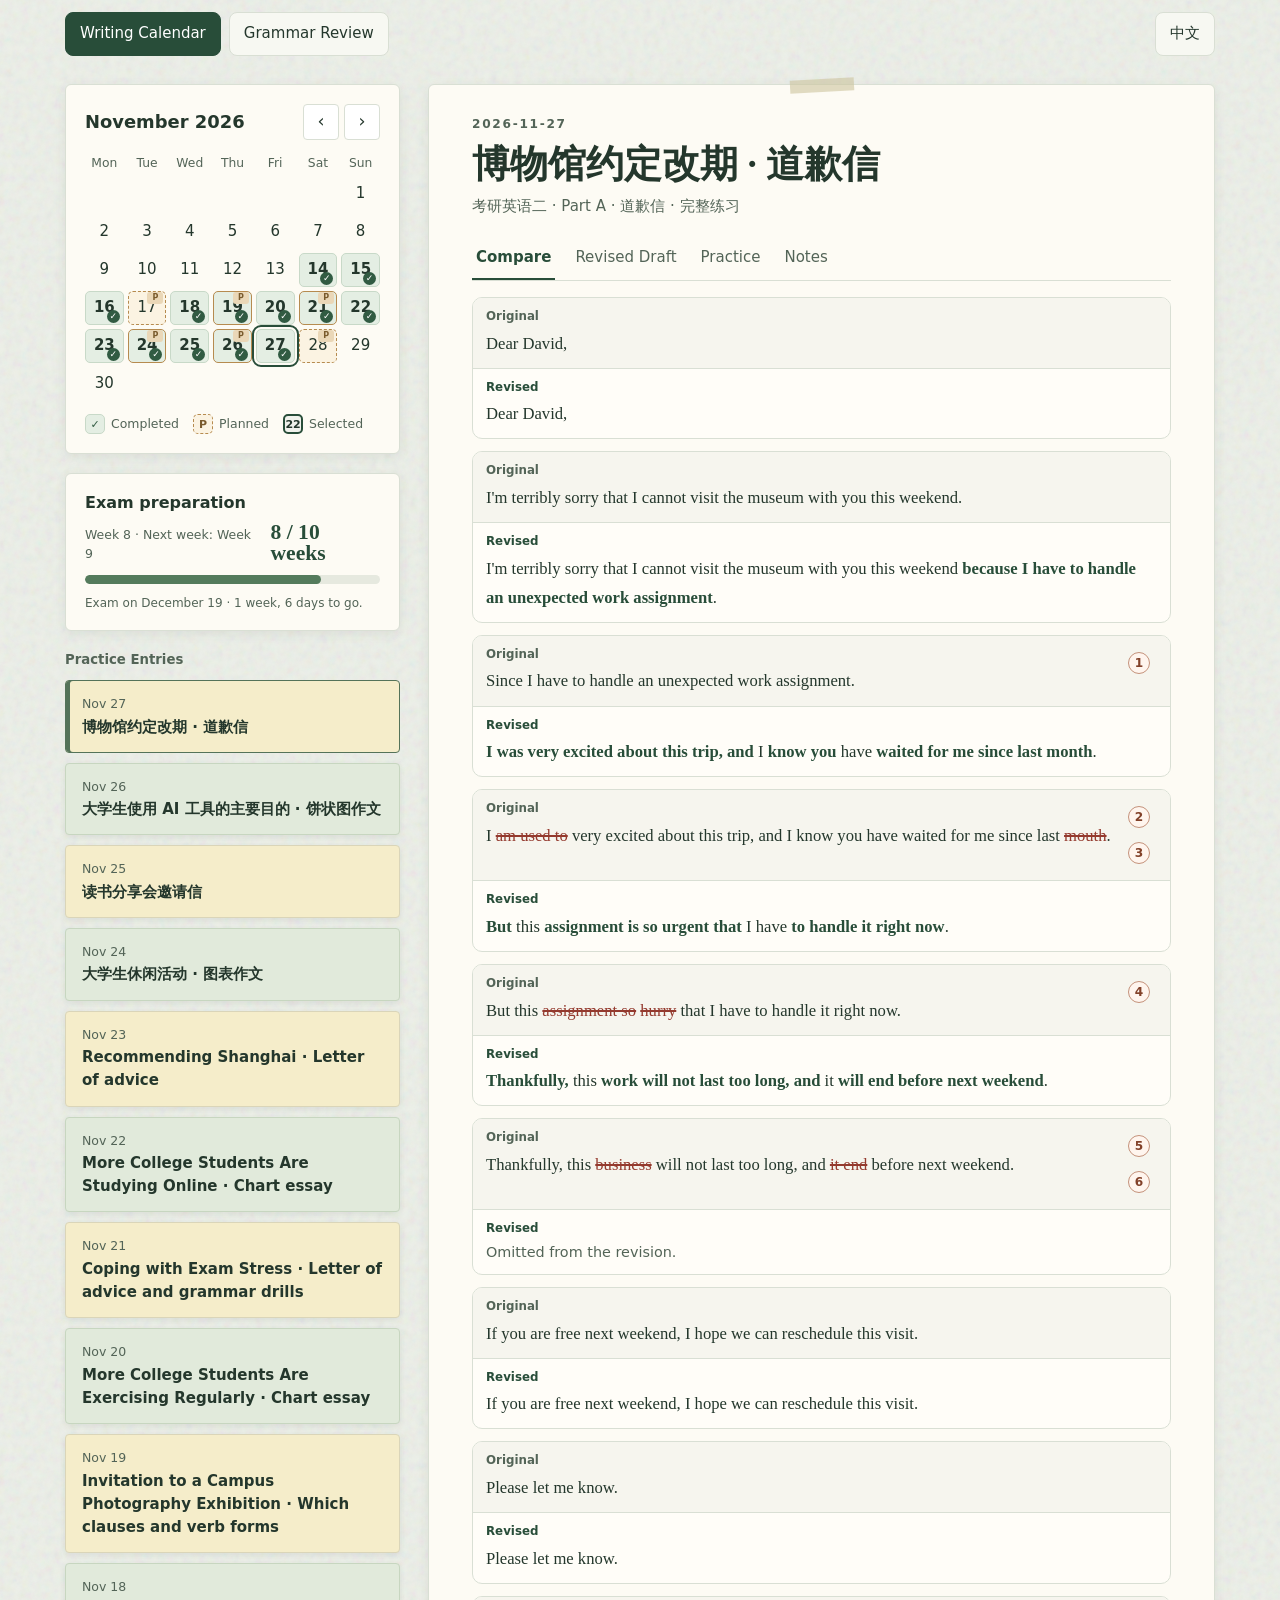
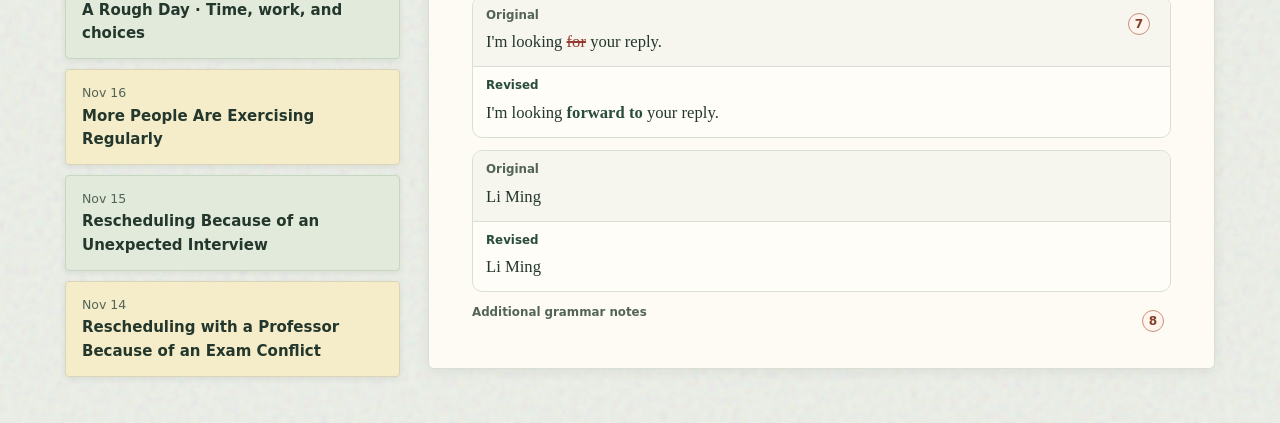
==== commit 08ca90ba: "Add Nov 27 English Part A apology letter" ====
--- a/index.html
+++ b/index.html
@@ -55,9 +55,6 @@
 @media(max-width:390px){.main-tabs{gap:6px}.main-tabs a,.main-tabs .language-toggle{padding-inline:8px;font-size:.84rem}.reader-toolbar{gap:6px}.reader-toolbar button{padding-inline:7px}.reader-toolbar span{font-size:.72rem}}
 .main-tabs a[aria-current=page]{background:var(--green);color:white;border-color:var(--green)}
 .grammar-page{width:min(980px,calc(100% - 30px));margin:16px auto 42px}
-.grammar-review-active{background:#f4f4f4;background-image:none}
-.grammar-review-active .main-tabs a,.grammar-review-active .main-tabs button{color:#171717;background:#fff;border-color:#ddd}
-.grammar-review-active .main-tabs a[aria-current=page]{color:#fff;background:#171717;border-color:#171717}
 </style>
 <link rel="stylesheet" href="shared/grammar-review.css">
 </head>
@@ -1500,6 +1497,89 @@
               "name": "Not only do ..., but they also...",
               "template": "Not only do AI tools raise individuals' productivity, but they also help them by answering questions.",
               "note": "用于表达某事物的双重作用；Not only 置于句首时，主句使用部分倒装，并注意主谓一致。"
+            }
+          ]
+        }
+      ]
+    }
+  },
+  "2026-11-27": {
+    "title": "博物馆约定改期 · 道歉信",
+    "type": "考研英语二 · Part A · 道歉信 · 完整练习",
+    "original": [
+      "Dear David,\n\nI'm terribly sorry that I cannot visit the museum with you this weekend. Since I have to handle an unexpected work assignment. I am used to very excited about this trip, and I know you have waited for me since last mouth. But this assignment so hurry that I have to handle it right now.\nThankfully, this business will not last too long, and it end before next weekend. If you are free next weekend, I hope we can reschedule this visit. Please let me know. I'm looking for your reply.\nLi Ming"
+    ],
+    "revised": "Dear David,\n\nI'm terribly sorry that I cannot visit the museum with you this weekend because I have to handle an unexpected work assignment. I was very excited about this trip, and I know you have waited for me since last month. But this assignment is so urgent that I have to handle it right now.\n\nThankfully, this work will not last too long, and it will end before next weekend. If you are free next weekend, I hope we can reschedule this visit. Please let me know. I'm looking forward to your reply.\n\nLi Ming",
+    "grammar": [
+      [
+        "句子完整性 · 原因状语从句",
+        "Since I have to handle an unexpected work assignment.",
+        "...this weekend because I have to handle an unexpected work assignment.",
+        "Since 引导原因状语从句，不能单独作为完整句子；将原因从句并入前一句，或改用完整主句。"
+      ],
+      [
+        "动词结构 · be used to 与 be excited",
+        "I am used to very excited about this trip",
+        "I was very excited about this trip",
+        "be used to 后面需要接名词或动名词；这里要表达过去对旅行感到兴奋，使用 was excited。"
+      ],
+      [
+        "拼写",
+        "last mouth",
+        "last month",
+        "mouth 是“嘴”；month 是“月份”。"
+      ],
+      [
+        "词性与句子结构",
+        "this assignment so hurry",
+        "this assignment is so urgent",
+        "缺少 be 动词；hurry 不能在这里作表语，表示任务紧急使用形容词 urgent。"
+      ],
+      [
+        "词汇选择",
+        "this business will not last too long",
+        "this work will not last too long",
+        "这里指当前的工作任务，work 比 business 更符合原意。"
+      ],
+      [
+        "时态与谓语结构",
+        "it end before next weekend",
+        "it will end before next weekend",
+        "描述未来结束时间，使用 will + 动词原形。"
+      ],
+      [
+        "固定搭配",
+        "I'm looking for your reply",
+        "I'm looking forward to your reply",
+        "look for 表示寻找；look forward to 表示期待，to 后接名词或动名词。"
+      ],
+      [
+        "时态理解 · 现在完成时",
+        "you have waited for me since last month",
+        "you have waited for me since last month",
+        "原句正确。since + 过去时间点，搭配现在完成时，表示从过去持续到现在。"
+      ]
+    ],
+    "studyNotes": {
+      "intro": "本次为英语二 Part A 道歉信。作文完成了道歉、解释工作任务原因和提出下周重新安排三个任务。保留了用户原有逻辑和段落顺序，主要修正原因从句残句、be 动词遗漏、词汇选择、时态和固定搭配。",
+      "sections": [
+        {
+          "title": "本次可复用的三个句型与逻辑点",
+          "items": [
+            {
+              "name": "I'm terribly sorry that I cannot... because...",
+              "template": "I'm terribly sorry that I cannot visit the museum with you this weekend because I have to handle an unexpected work assignment.",
+              "note": "道歉并紧接着解释原因；because 引导原因状语从句，应与主句连接，不能单独成句。"
+            },
+            {
+              "name": "If you are free..., I hope we can...",
+              "template": "If you are free next weekend, I hope we can reschedule this visit.",
+              "note": "用条件句提出替代安排；if 从句使用一般现在时，主句表达未来可能的安排。"
+            },
+            {
+              "name": "I'm looking forward to your reply.",
+              "template": "I'm looking forward to your reply.",
+              "note": "道歉信结尾期待对方回复；look forward to 中的 to 是介词，后接名词或动名词。"
             }
           ]
         }
@@ -1937,7 +2017,7 @@
  "Archived writing": "已归档的作文",
  "Writing for this date": "当日写作",
  "‹ Back to calendar": "‹ 返回日历",
- "‹ Back to grammar": "‹ 返回语法统计",
+ "‹ Back to grammar topic": "‹ 返回知识点",
  "Writing Review": "写作回顾",
  "Close writing review": "关闭写作回顾",
  "Close": "关闭",
@@ -2111,7 +2191,7 @@
 const grammarContent=document.querySelector('#grammarContent');
 const calendarPageLink=document.querySelector('#calendarPageLink');
 const grammarPageLink=document.querySelector('#grammarPageLink');
-let grammarOpenPoint=null,grammarRenderLanguage,grammarRenderHash;
+let grammarRenderLanguage,grammarRenderHash;
 const reader=document.querySelector('#reader');
 const readerBody=document.querySelector('#readerBody');
 const grammarPopup=document.querySelector('#grammarExplanation');
@@ -2160,7 +2240,7 @@
 }
 function updateReaderToolbar() {
  document.querySelector('#readerTitle').textContent=displayText('Writing Review');
- document.querySelector('#readerBack').textContent=displayText(reviewFromGrammar?'‹ Back to grammar':'‹ Back to calendar');
+ document.querySelector('#readerBack').textContent=displayText(reviewFromGrammar?'‹ Back to grammar topic':'‹ Back to calendar');
 }
 async function finishReaderClose() {
  if(!reader.open || readerClosing) return;
@@ -2185,6 +2265,7 @@
  window.scrollTo(0,readerScroll);
  const restoredExample=origin?.dataset.grammarEntry &&
   grammarContent.querySelector('[data-grammar-entry="'+origin.dataset.grammarEntry+'"]');
+ if(restoredExample)restoredExample.closest('.grammar-review-error').open=true;
  (origin?.isConnected?origin:restoredExample||calendarPageLink)?.focus({preventScroll:true});
  readerClosing=false;
  readerCloseRequested=false;
@@ -2297,23 +2378,27 @@
  const grammar=hash==='grammar'||hash.startsWith('grammar?');
  grammarPage.hidden=!grammar;
  calendarPage.hidden=grammar;
- document.body.classList.toggle('grammar-review-active',grammar);
  (grammar?calendarPageLink:grammarPageLink).removeAttribute('aria-current');
  (grammar?grammarPageLink:calendarPageLink).setAttribute('aria-current','page');
  if(!grammar || (grammarRenderLanguage===language && grammarRenderHash===hash))return;
  const params=new URLSearchParams(hash.split('?')[1]);
  const point=params.get('point');
- const jumpPoint=previousGrammarPoints[point]||previousGrammarPoints[params.get('category')]||point;
- const routeChanged=grammarRenderHash!==hash;
+ const topic=previousGrammarPoints[point]||previousGrammarPoints[params.get('category')]||point;
  grammarRenderHash=hash;
- renderGrammarStats(routeChanged?jumpPoint:null);
+ renderGrammarStats(topic,history.state?.grammarGroup === undefined ? params.get('group') : history.state.grammarGroup);
 }
 window.addEventListener('popstate',event=>{
  if(reader.open && event.state?.journalReader!==readerToken){
   void finishReaderClose();
   return;
  }
- if(!reader.open)showMainPage();
+ if(!reader.open){
+  showMainPage();
+  if(!grammarPage.hidden){
+   if(event.state?.grammarOverview)JournalGrammar.restoreOverview(grammarContent,event.state.grammarOverview);
+   else JournalGrammar.animatePoint(grammarContent);
+  }
+ }
 });
 function setMainRoute(hash) {
  if(location.hash!==hash)history.pushState(null,'',hash);
@@ -2369,15 +2454,27 @@
   ]
  }
 };
-function renderGrammarStats(jumpPoint) {
+function openGrammarRoute(route, trigger, at, id) {
+ history.replaceState({...history.state,grammarOverview:JournalGrammar.readOverview(trigger,id)},'');
+ history.pushState({fromGrammarOverview:true},'',route);
+ window.scrollTo(0,0);
+ showMainPage();
+ JournalGrammar.animatePoint(grammarContent,at);
+}
+function backToGrammarOverview(parentRoute) {
+ if(history.state?.fromGrammarOverview)history.back();
+ else setMainRoute(parentRoute);
+}
+function renderGrammarStats(point,group) {
  grammarRenderLanguage=language;
  JournalGrammar.render(grammarContent,records,{
   locale:language,
+  point,group,
   translate:displayText,
   extraNotes:({date,index})=>archivedExampleNotes[date]?.[index],
-  openPoint:jumpPoint?null:grammarOpenPoint,
-  jumpPoint,
-  onPoint:id=>{grammarOpenPoint=id;},
+  openRoute:openGrammarRoute,
+  onGroupChange:id=>history.replaceState({...history.state,grammarGroup:id},''),
+  back:backToGrammarOverview,
   openEntry:({date,index},link)=>{
    reviewFromGrammar=true;
    selectedBeforeReview=selected;
--- a/shared/grammar-review.css
+++ b/shared/grammar-review.css
@@ -1,14 +1,17 @@
 .grammar-review {
-  --review-ink: #171717;
-  --review-muted: #555;
-  --review-line: #ddd;
-  --review-soft: #f5f5f5;
+  --review-ink: var(--ink);
+  --review-muted: var(--muted, var(--soft));
+  --review-line: var(--line);
+  --review-soft: #f0f3ea;
+  --review-highlight: #e4eee3;
+  --review-accent: var(--green);
   max-width: 920px;
   margin-inline: auto;
   color: var(--review-ink);
-  background: #fff;
+  background: var(--paper);
   border: 1px solid var(--review-line);
-  border-radius: 12px;
+  border-radius: var(--review-radius, 6px);
+  box-shadow: 0 3px 12px #24372c12;
   padding: clamp(14px, 4vw, 36px);
   line-height: 1.55;
 }
@@ -20,91 +23,106 @@
 .grammar-review h3 { font-size: 1.12rem; }
 .grammar-review h4 { font-size: 1rem; }
 .grammar-review button { color: inherit; }
-.grammar-review button:focus-visible { outline: 2px solid #171717; outline-offset: 2px; }
-.grammar-review .grammar-review-metrics {
-  display: grid;
-  grid-template-columns: repeat(2, minmax(0, 1fr));
-  gap: 8px;
-  margin-block: 18px 26px;
+.grammar-review button:focus-visible {
+  outline: 2px solid var(--review-accent);
+  outline-offset: 2px;
 }
-.grammar-review-metrics > div {
-  display: flex;
-  flex-direction: column-reverse;
-  gap: 4px;
-  padding: 12px clamp(10px, 3vw, 16px);
-  border-radius: 8px;
-  background: var(--review-soft);
-}
-.grammar-review-metrics dt, .grammar-review-muted, .grammar-review time {
+.grammar-review-muted, .grammar-review time {
   font-size: .82rem;
   color: var(--review-muted);
 }
-.grammar-review-metrics dd { font-size: clamp(1.6rem, 5vw, 2.25rem); font-weight: 700; line-height: 1.12; }
-.grammar-review-rate, .grammar-review-count, .grammar-review-topic-count,
-.grammar-review-metrics dd { font-variant-numeric: tabular-nums; }
+.grammar-review-pie {
+  display: block;
+  width: 100%;
+  max-width: 460px;
+  margin: 10px auto 0;
+  font-family: system-ui, sans-serif;
+  color: var(--review-ink);
+  touch-action: manipulation;
+  -webkit-tap-highlight-color: transparent;
+  user-select: none;
+}
+.grammar-review-pie-base { fill: var(--review-soft); }
+.grammar-pie-sector, .grammar-pie-back { cursor: pointer; outline: none; }
+.grammar-pie-sector > path {
+  stroke: var(--paper);
+  stroke-width: 1.8;
+}
 
-.grammar-review-bars { margin-top: 8px; }
-.grammar-review-bar {
-  display: grid;
-  width: 100%;
-  grid-template-columns: minmax(0, 15rem) minmax(26px, 1fr) 2.1rem 3.4rem;
+.grammar-pie-sector:focus-visible > path {
+  stroke: var(--review-accent);
+  stroke-width: 3;
+}
+.grammar-review-pie text {
+  fill: currentColor;
+  font-weight: 650;
+  font-size: 16px;
+  pointer-events: none;
+}
+.grammar-review-pie .grammar-pie-compact-label { font-size: 12px; }
+.grammar-pie-count { font-weight: 550; font-variant-numeric: tabular-nums; }
+.grammar-pie-back circle {
+  fill: var(--paper);
+  stroke: var(--review-line);
+  stroke-width: 1.2;
+}
+.grammar-pie-back:hover circle { fill: var(--review-soft); }
+.grammar-pie-back:focus-visible circle { stroke: var(--review-accent); stroke-width: 3; }
+.grammar-pie-back path {
+  fill: none;
+  stroke: currentColor;
+  stroke-width: 2;
+  stroke-linecap: round;
+  stroke-linejoin: round;
+}
+.grammar-pie-fan, .grammar-review-pie[aria-busy="true"] { pointer-events: none; }
+.grammar-review-example-count {
+  color: var(--review-muted);
+  font-size: .77rem;
+  font-weight: 400;
+  white-space: nowrap;
+  font-variant-numeric: tabular-nums;
+}
+.grammar-review-error {
+  margin: 8px 0;
+  padding: 0 12px;
+  border: 1px solid var(--review-line);
+  border-radius: 7px;
+  background: var(--review-soft);
+}
+.grammar-review-error > summary {
+  display: flex;
   align-items: center;
-  gap: 8px;
-  text-align: start;
-  padding: 8px 5px;
+  justify-content: space-between;
+  gap: 10px;
+  min-height: 46px;
+  padding-block: 8px;
+  font-weight: 600;
+  cursor: pointer;
+  list-style: none;
+}
+.grammar-review-error > summary::-webkit-details-marker { display: none; }
+.grammar-review-error > summary::after {
+  content: '›';
+  color: var(--review-accent);
+  font-size: 1.2rem;
+}
+.grammar-review-error[open] > summary::after { transform: rotate(90deg); }
+.grammar-review-error > summary > :first-child { flex: 1; overflow-wrap: anywhere; }
+
+.grammar-review-detail { transform-origin: center top; }
+.grammar-review-detail h2:focus { outline: none; }
+.grammar-review-back {
   min-height: 44px;
-  border: 0;
+  margin-bottom: 12px;
+  padding: 6px 10px;
+  border: 1px solid var(--review-line);
   border-radius: 5px;
-  background: #fff;
+  background: var(--review-soft);
+  color: var(--review-accent);
   font-size: .84rem;
-  line-height: 1.25;
   cursor: pointer;
 }
-.grammar-review-bar:hover, .grammar-review-toggle:hover { background: var(--review-soft); }
-.grammar-review-track { height: 8px; border-radius: 3px; background: #eee; }
-.grammar-review-track::before {
-  content: '';
-  display: block;
-  width: var(--bar);
-  height: 100%;
-  border-radius: inherit;
-  background: #262626;
-}
-.grammar-review-count, .grammar-review-rate { text-align: end; }
-.grammar-review-rate { color: var(--review-muted); }
-
-.grammar-review-knowledge { margin-top: 30px; }
-.grammar-review-group { margin-top: 18px; }
-.grammar-review-group h4 { padding-bottom: 7px; border-bottom: 1px solid var(--review-ink); }
-.grammar-review-point { scroll-margin-top: 12px; border-bottom: 1px solid var(--review-line); }
-.grammar-review-toggle {
-  display: grid;
-  width: 100%;
-  min-height: 48px;
-  grid-template-columns: minmax(0, 1fr) auto 1rem;
-  gap: 10px;
-  align-items: center;
-  border: 0;
-  border-radius: 4px;
-  background: #fff;
-  padding: 9px 5px;
-  text-align: start;
-  font-size: .91rem;
-  font-weight: 650;
-  cursor: pointer;
-}
-.grammar-review-topic-count { color: var(--review-muted); font-size: .79rem; font-weight: 400; }
-.grammar-review-indicator::before { content: '+'; }
-.is-open > h5 .grammar-review-indicator::before { content: '−'; }
-.grammar-review-panel {
-  display: grid;
-  grid-template-rows: 0fr;
-  visibility: hidden;
-  transition: grid-template-rows 240ms ease, visibility 240ms;
-}
-.is-open > .grammar-review-panel { grid-template-rows: 1fr; visibility: visible; }
-.grammar-review-panel-inner { min-height: 0; min-width: 0; overflow: hidden; }
-.grammar-review-panel-inner > :last-child { margin-bottom: 15px; }
 .grammar-review .grammar-review-rules {
   display: grid;
   grid-template-columns: minmax(max-content, 7rem) 1fr;
@@ -112,7 +130,7 @@
   background: var(--review-soft);
   padding: 12px;
   border-radius: 7px;
-  margin: 2px 0 16px;
+  margin: 16px 0 20px;
   font-size: .85rem;
 }
 .grammar-review-rules dt { font-weight: 700; }
@@ -128,18 +146,19 @@
   overflow: hidden;
   margin-block: 8px;
 }
-.grammar-review-sentence { padding: 10px 12px; background: #fff; }
+.grammar-review-sentence { padding: 10px 12px; background: var(--paper); }
 .grammar-review-sentence:first-child { background: var(--review-soft); }
 .grammar-review-sentence-label { display: block; font-size: .75rem; color: var(--review-muted); margin-bottom: 4px; }
 .grammar-review-sentence p { font: var(--font, 1.09rem)/1.55 Georgia, serif; white-space: pre-wrap; overflow-wrap: anywhere; }
-.grammar-review-sentence del { color: #555; text-decoration-thickness: 1.5px; }
+.grammar-review-sentence strong { color: var(--review-accent); }
+.grammar-review-sentence del { color: #943a2e; text-decoration-thickness: 1.5px; }
 .grammar-review-reason, .grammar-review-extra { font-size: .84rem; color: var(--review-muted); overflow-wrap: anywhere; }
 .grammar-review-reason strong { color: var(--review-ink); }
 .grammar-review-extra { margin-top: 5px; }
 .grammar-review-entry {
   min-height: 44px;
   border: 0;
-  background: #fff;
+  background: transparent;
   font-size: .84rem;
   font-weight: 650;
   text-decoration: underline;
@@ -148,11 +167,10 @@
   cursor: pointer;
 }
 @media (max-width: 620px) {
-  .grammar-review-bar { grid-template-columns: minmax(0, 1.5fr) minmax(26px, 1fr) 1.55rem 2.8rem; gap: 5px; }
   .grammar-review-sentences { grid-template-columns: 1fr; }
   .grammar-review .grammar-review-rules { grid-template-columns: 1fr; gap: 4px; }
   .grammar-review-rules dd + dt { margin-top: 4px; }
 }
-@media (prefers-reduced-motion: reduce) {
-  .grammar-review-panel { transition: none; }
-}
+
+.grammar-topic-zoom { position: fixed; inset: 0; z-index: 2147483646; overflow: hidden; touch-action: none; }
+.grammar-topic-zoom > div { position: absolute; border-radius: 50%; will-change: transform; }
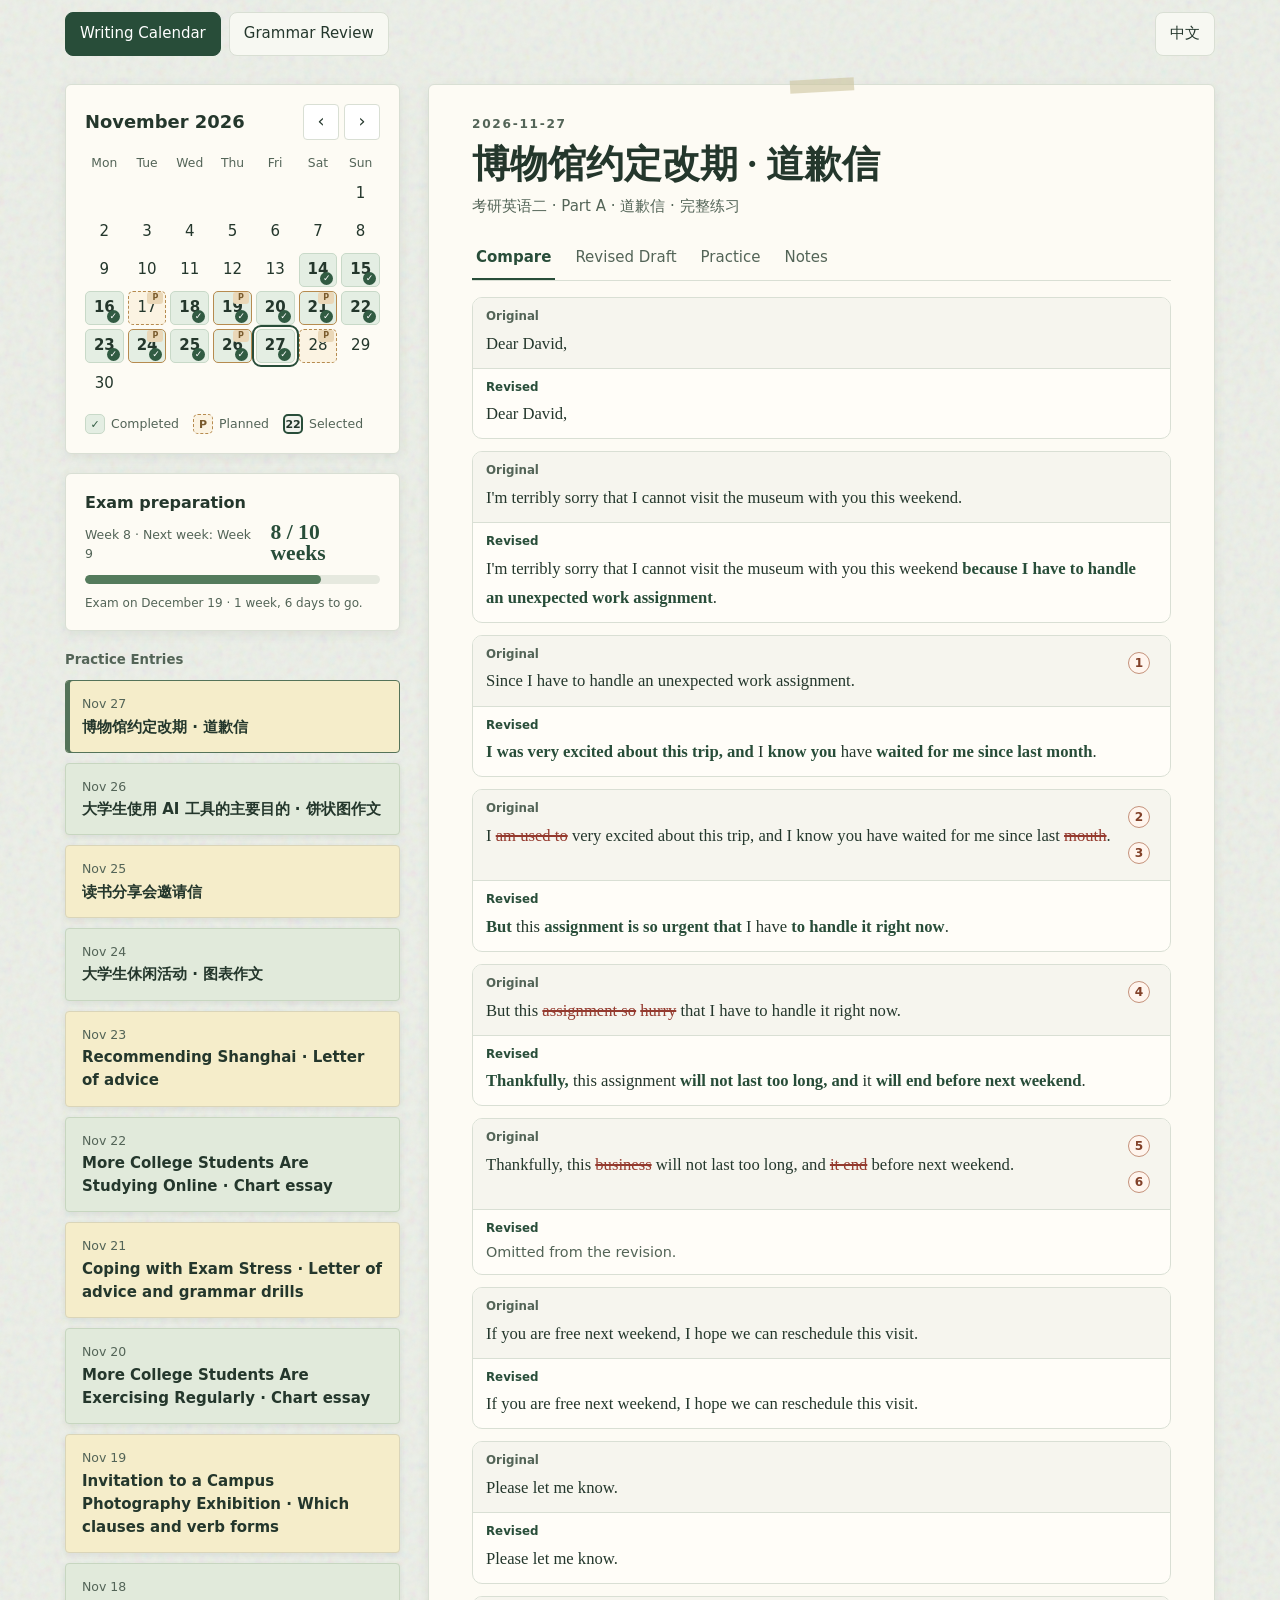
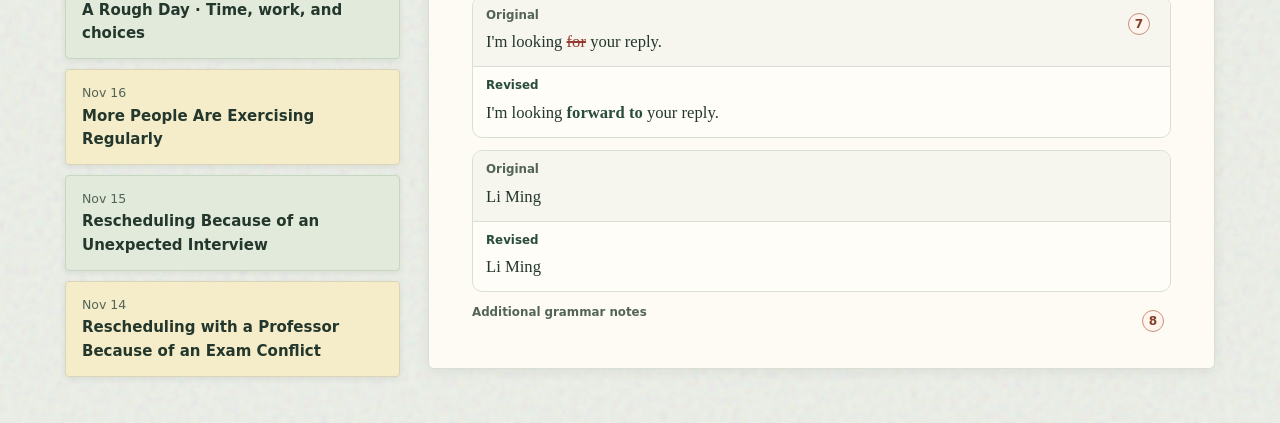
==== commit fb5c49ed: "Refine Nov 27 apology letter wording" ====
--- a/index.html
+++ b/index.html
@@ -1509,7 +1509,7 @@
     "original": [
       "Dear David,\n\nI'm terribly sorry that I cannot visit the museum with you this weekend. Since I have to handle an unexpected work assignment. I am used to very excited about this trip, and I know you have waited for me since last mouth. But this assignment so hurry that I have to handle it right now.\nThankfully, this business will not last too long, and it end before next weekend. If you are free next weekend, I hope we can reschedule this visit. Please let me know. I'm looking for your reply.\nLi Ming"
     ],
-    "revised": "Dear David,\n\nI'm terribly sorry that I cannot visit the museum with you this weekend because I have to handle an unexpected work assignment. I was very excited about this trip, and I know you have waited for me since last month. But this assignment is so urgent that I have to handle it right now.\n\nThankfully, this work will not last too long, and it will end before next weekend. If you are free next weekend, I hope we can reschedule this visit. Please let me know. I'm looking forward to your reply.\n\nLi Ming",
+    "revised": "Dear David,\n\nI'm terribly sorry that I cannot visit the museum with you this weekend because I have to handle an unexpected work assignment. I was very excited about this trip, and I know you have waited for me since last month. But this assignment is so urgent that I have to handle it right now.\n\nThankfully, this assignment will not last too long, and it will end before next weekend. If you are free next weekend, I hope we can reschedule this visit. Please let me know. I'm looking forward to your reply.\n\nLi Ming",
     "grammar": [
       [
         "句子完整性 · 原因状语从句",
@@ -1538,8 +1538,8 @@
       [
         "词汇选择",
         "this business will not last too long",
-        "this work will not last too long",
-        "这里指当前的工作任务，work 比 business 更符合原意。"
+        "this assignment will not last too long",
+        "这里指当前的工作任务，直接使用 assignment 比 business 更准确。"
       ],
       [
         "时态与谓语结构",
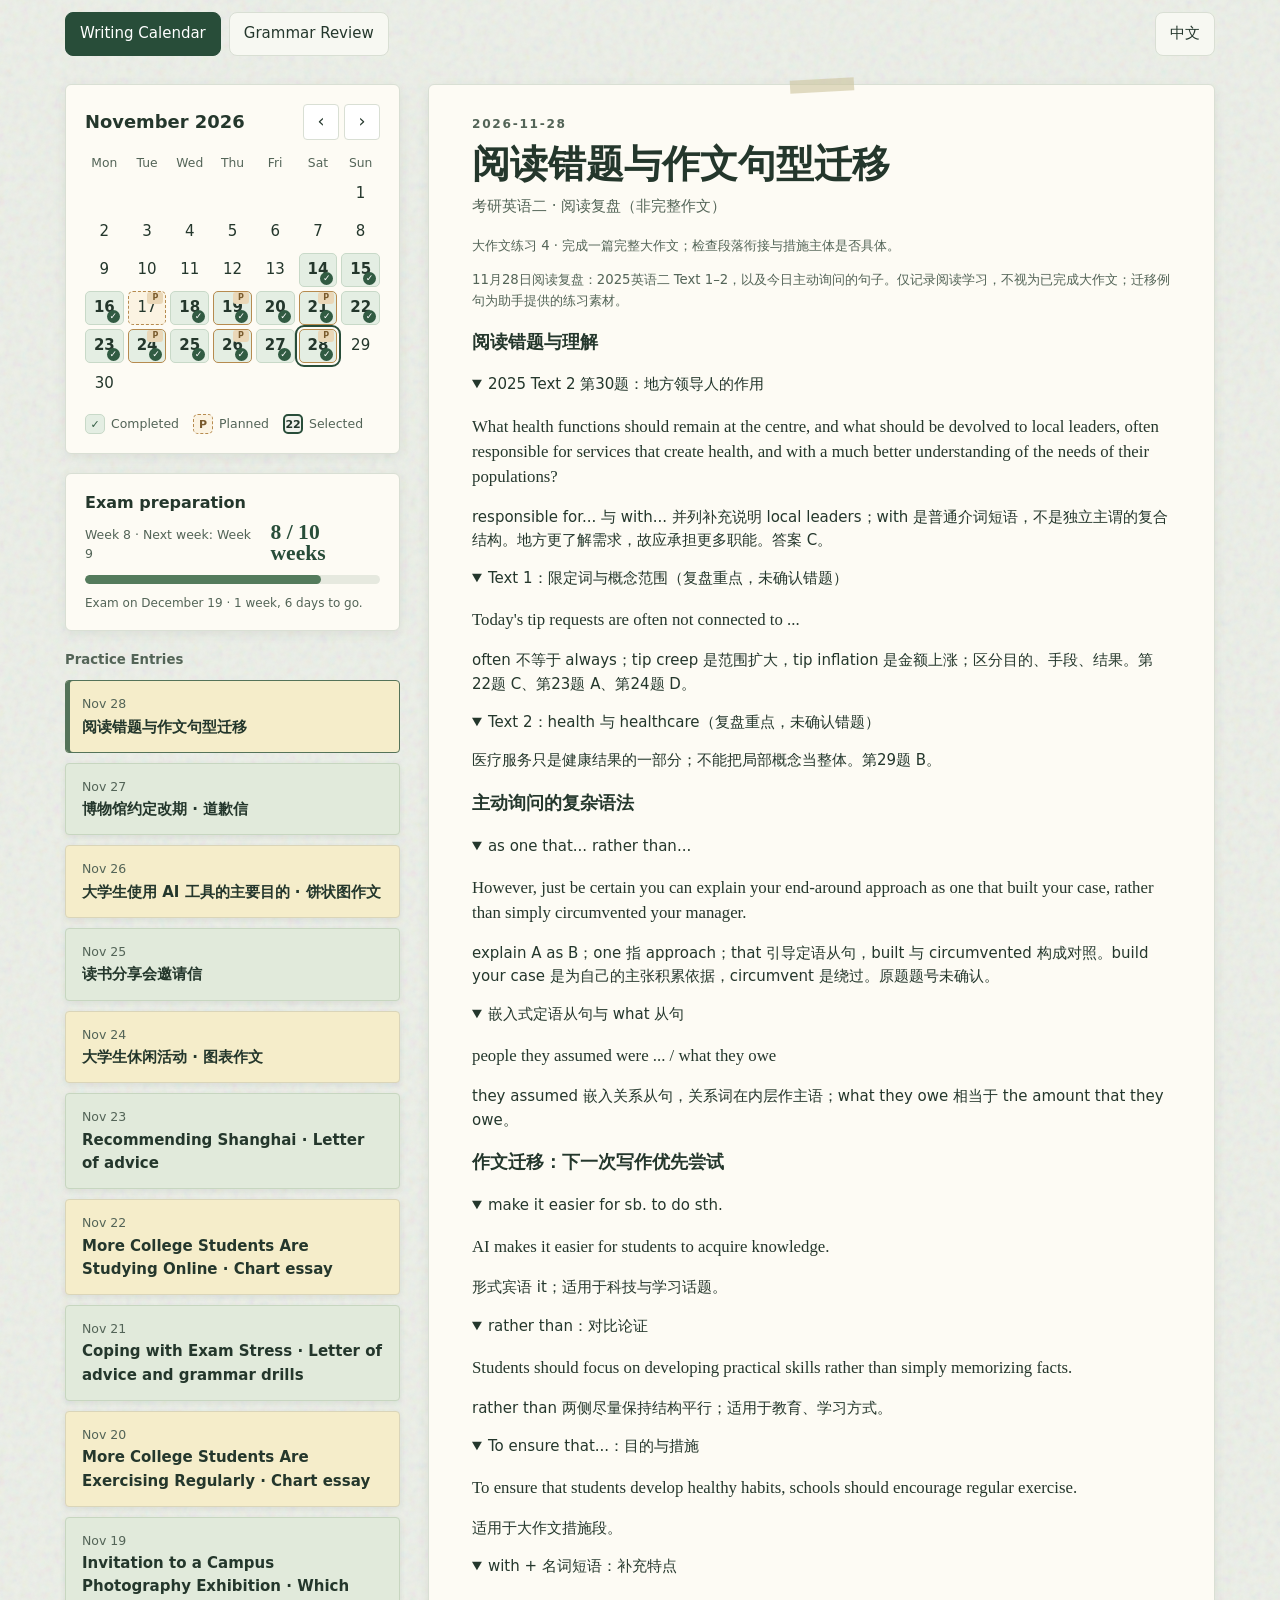
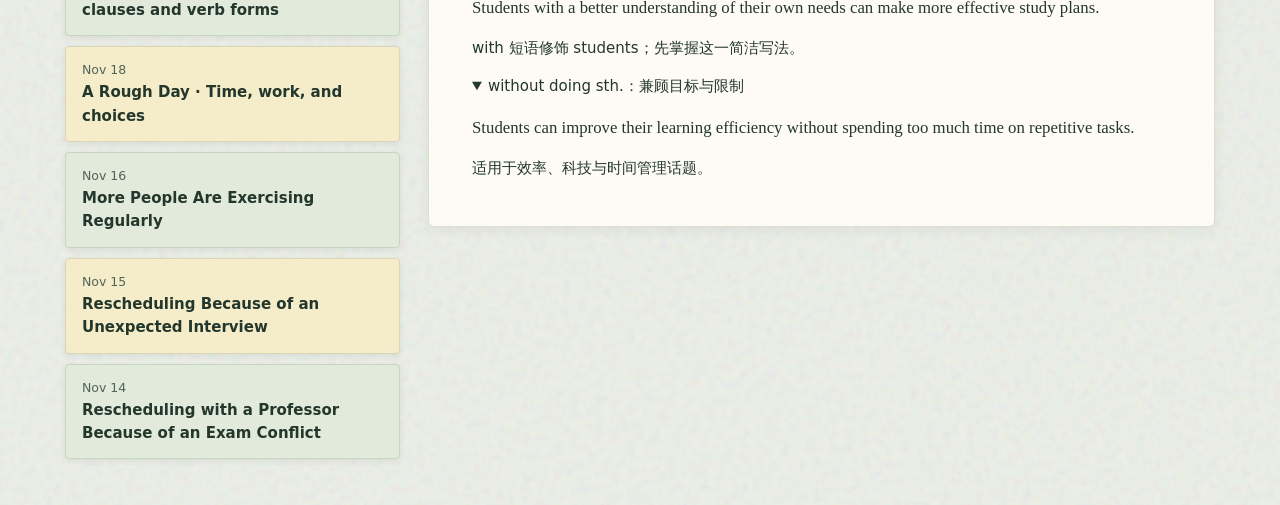
==== commit 8ab110ef: "Add Nov 28 reading review and reusable writing structures" ====
--- a/index.html
+++ b/index.html
@@ -1580,6 +1580,82 @@
               "name": "I'm looking forward to your reply.",
               "template": "I'm looking forward to your reply.",
               "note": "道歉信结尾期待对方回复；look forward to 中的 to 是介词，后接名词或动名词。"
+            }
+          ]
+        }
+      ]
+    }
+  },
+  "2026-11-28": {
+    "title": "阅读错题与作文句型迁移",
+    "type": "考研英语二 · 阅读复盘（非完整作文）",
+    "original": [],
+    "revised": "",
+    "grammar": [],
+    "studyNotes": {
+      "intro": "11月28日阅读复盘：2025英语二 Text 1–2，以及今日主动询问的句子。仅记录阅读学习，不视为已完成大作文；迁移例句为助手提供的练习素材。",
+      "sections": [
+        {
+          "title": "阅读错题与理解",
+          "items": [
+            {
+              "name": "2025 Text 2 第30题：地方领导人的作用",
+              "template": "What health functions should remain at the centre, and what should be devolved to local leaders, often responsible for services that create health, and with a much better understanding of the needs of their populations?",
+              "note": "responsible for... 与 with... 并列补充说明 local leaders；with 是普通介词短语，不是独立主谓的复合结构。地方更了解需求，故应承担更多职能。答案 C。"
+            },
+            {
+              "name": "Text 1：限定词与概念范围（复盘重点，未确认错题）",
+              "template": "Today's tip requests are often not connected to ...",
+              "note": "often 不等于 always；tip creep 是范围扩大，tip inflation 是金额上涨；区分目的、手段、结果。第22题 C、第23题 A、第24题 D。"
+            },
+            {
+              "name": "Text 2：health 与 healthcare（复盘重点，未确认错题）",
+              "note": "医疗服务只是健康结果的一部分；不能把局部概念当整体。第29题 B。"
+            }
+          ]
+        },
+        {
+          "title": "主动询问的复杂语法",
+          "items": [
+            {
+              "name": "as one that... rather than...",
+              "template": "However, just be certain you can explain your end-around approach as one that built your case, rather than simply circumvented your manager.",
+              "note": "explain A as B；one 指 approach；that 引导定语从句，built 与 circumvented 构成对照。build your case 是为自己的主张积累依据，circumvent 是绕过。原题题号未确认。"
+            },
+            {
+              "name": "嵌入式定语从句与 what 从句",
+              "template": "people they assumed were ... / what they owe",
+              "note": "they assumed 嵌入关系从句，关系词在内层作主语；what they owe 相当于 the amount that they owe。"
+            }
+          ]
+        },
+        {
+          "title": "作文迁移：下一次写作优先尝试",
+          "items": [
+            {
+              "name": "make it easier for sb. to do sth.",
+              "template": "AI makes it easier for students to acquire knowledge.",
+              "note": "形式宾语 it；适用于科技与学习话题。"
+            },
+            {
+              "name": "rather than：对比论证",
+              "template": "Students should focus on developing practical skills rather than simply memorizing facts.",
+              "note": "rather than 两侧尽量保持结构平行；适用于教育、学习方式。"
+            },
+            {
+              "name": "To ensure that...：目的与措施",
+              "template": "To ensure that students develop healthy habits, schools should encourage regular exercise.",
+              "note": "适用于大作文措施段。"
+            },
+            {
+              "name": "with + 名词短语：补充特点",
+              "template": "Students with a better understanding of their own needs can make more effective study plans.",
+              "note": "with 短语修饰 students；先掌握这一简洁写法。"
+            },
+            {
+              "name": "without doing sth.：兼顾目标与限制",
+              "template": "Students can improve their learning efficiency without spending too much time on repetitive tasks.",
+              "note": "适用于效率、科技与时间管理话题。"
             }
           ]
         }
@@ -2711,6 +2787,13 @@
  }
  if(!record)return;
  entry.append(node('p',record.type,'sub'));
+ if(record.type.includes('阅读复盘（非完整作文）') && !record.original.length){
+  if(plan)entry.append(node('p',plan.title+' · '+plan.detail,'hint'));
+  const notes=record.studyNotes;
+  entry.append(node('p',notes.intro,'hint'));
+  for(const section of notes.sections){entry.append(node('h3',section.title));for(const item of section.items){const box=node('details');box.open=true;box.append(node('summary',item.name));if(item.template)box.append(node('p',item.template,'pair'));if(item.note)box.append(node('p',item.note));entry.append(box);}}
+  return;
+ }
  const list=node('div',undefined,'tabs');
  list.setAttribute('role','tablist');list.setAttribute('aria-label',displayText('Writing review tabs'));
  const viewport=node('div',undefined,'writing-viewport'),track=node('div',undefined,'writing-track');
